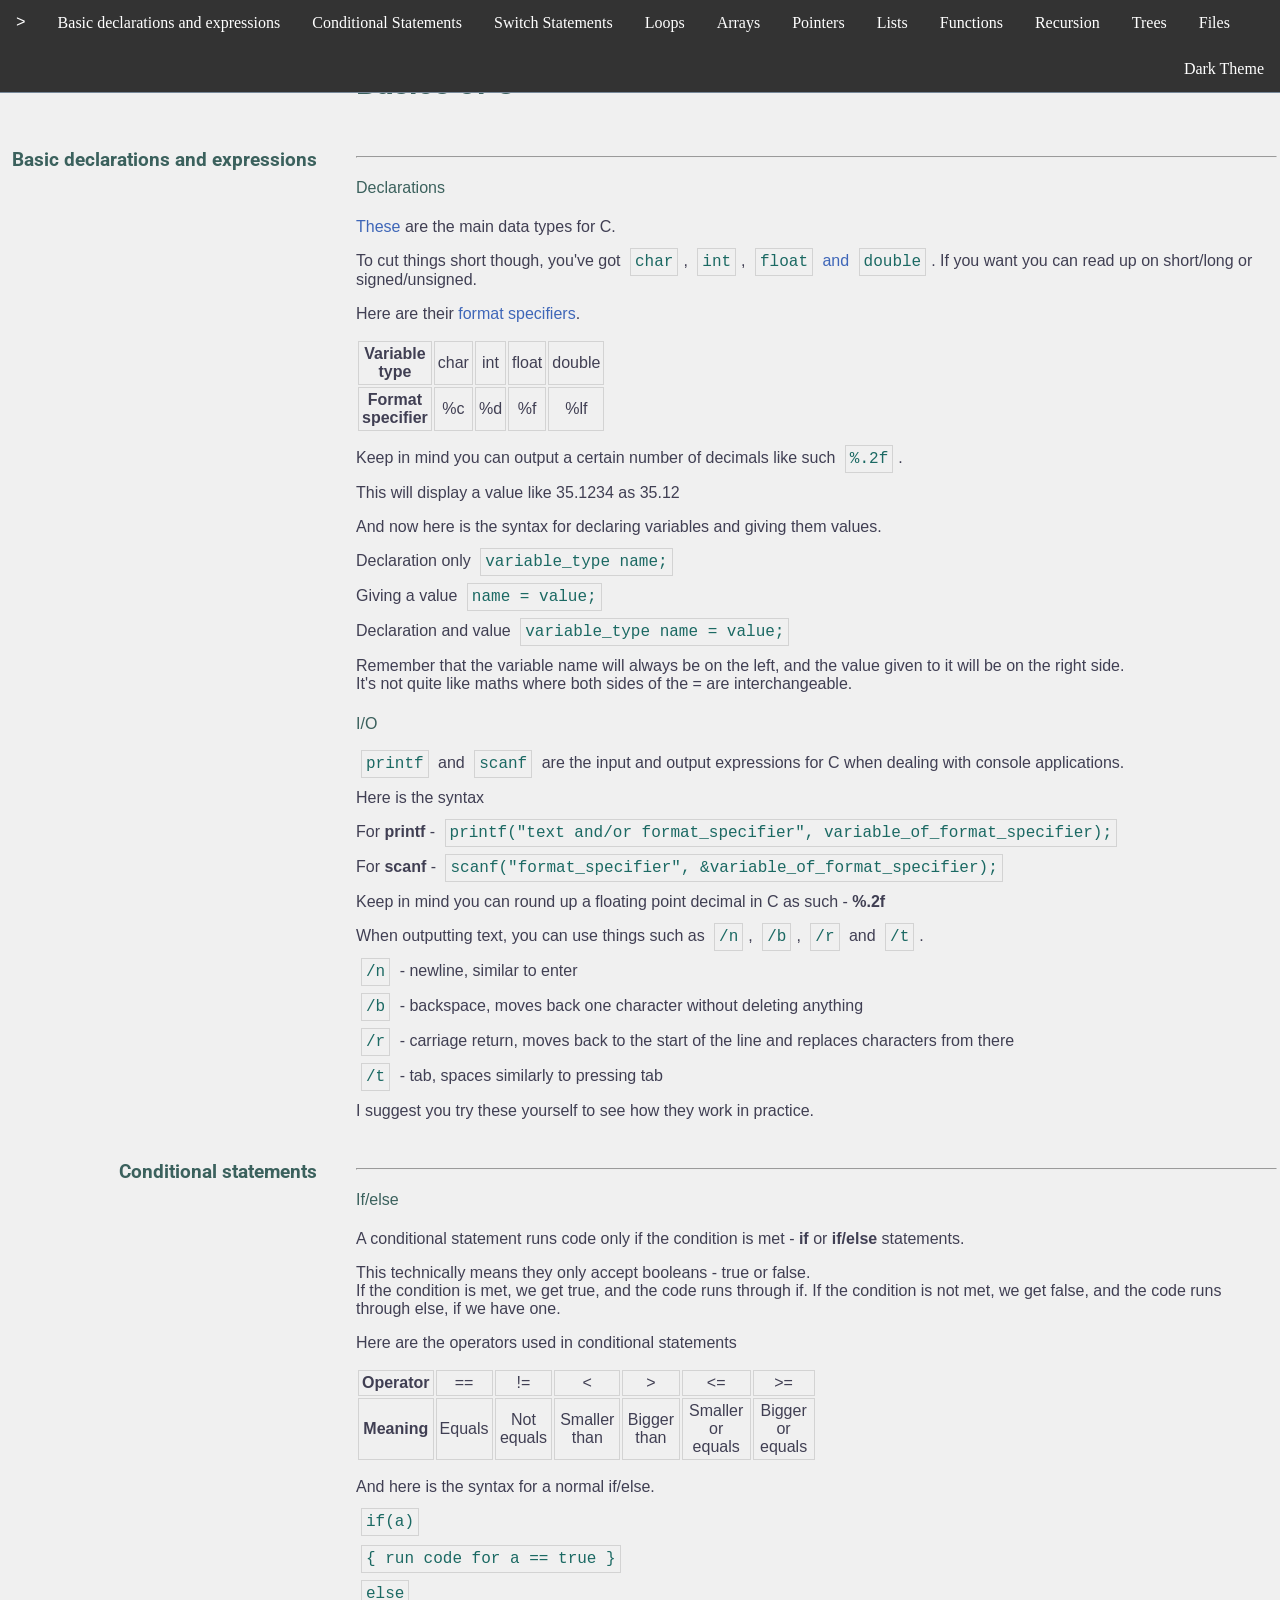
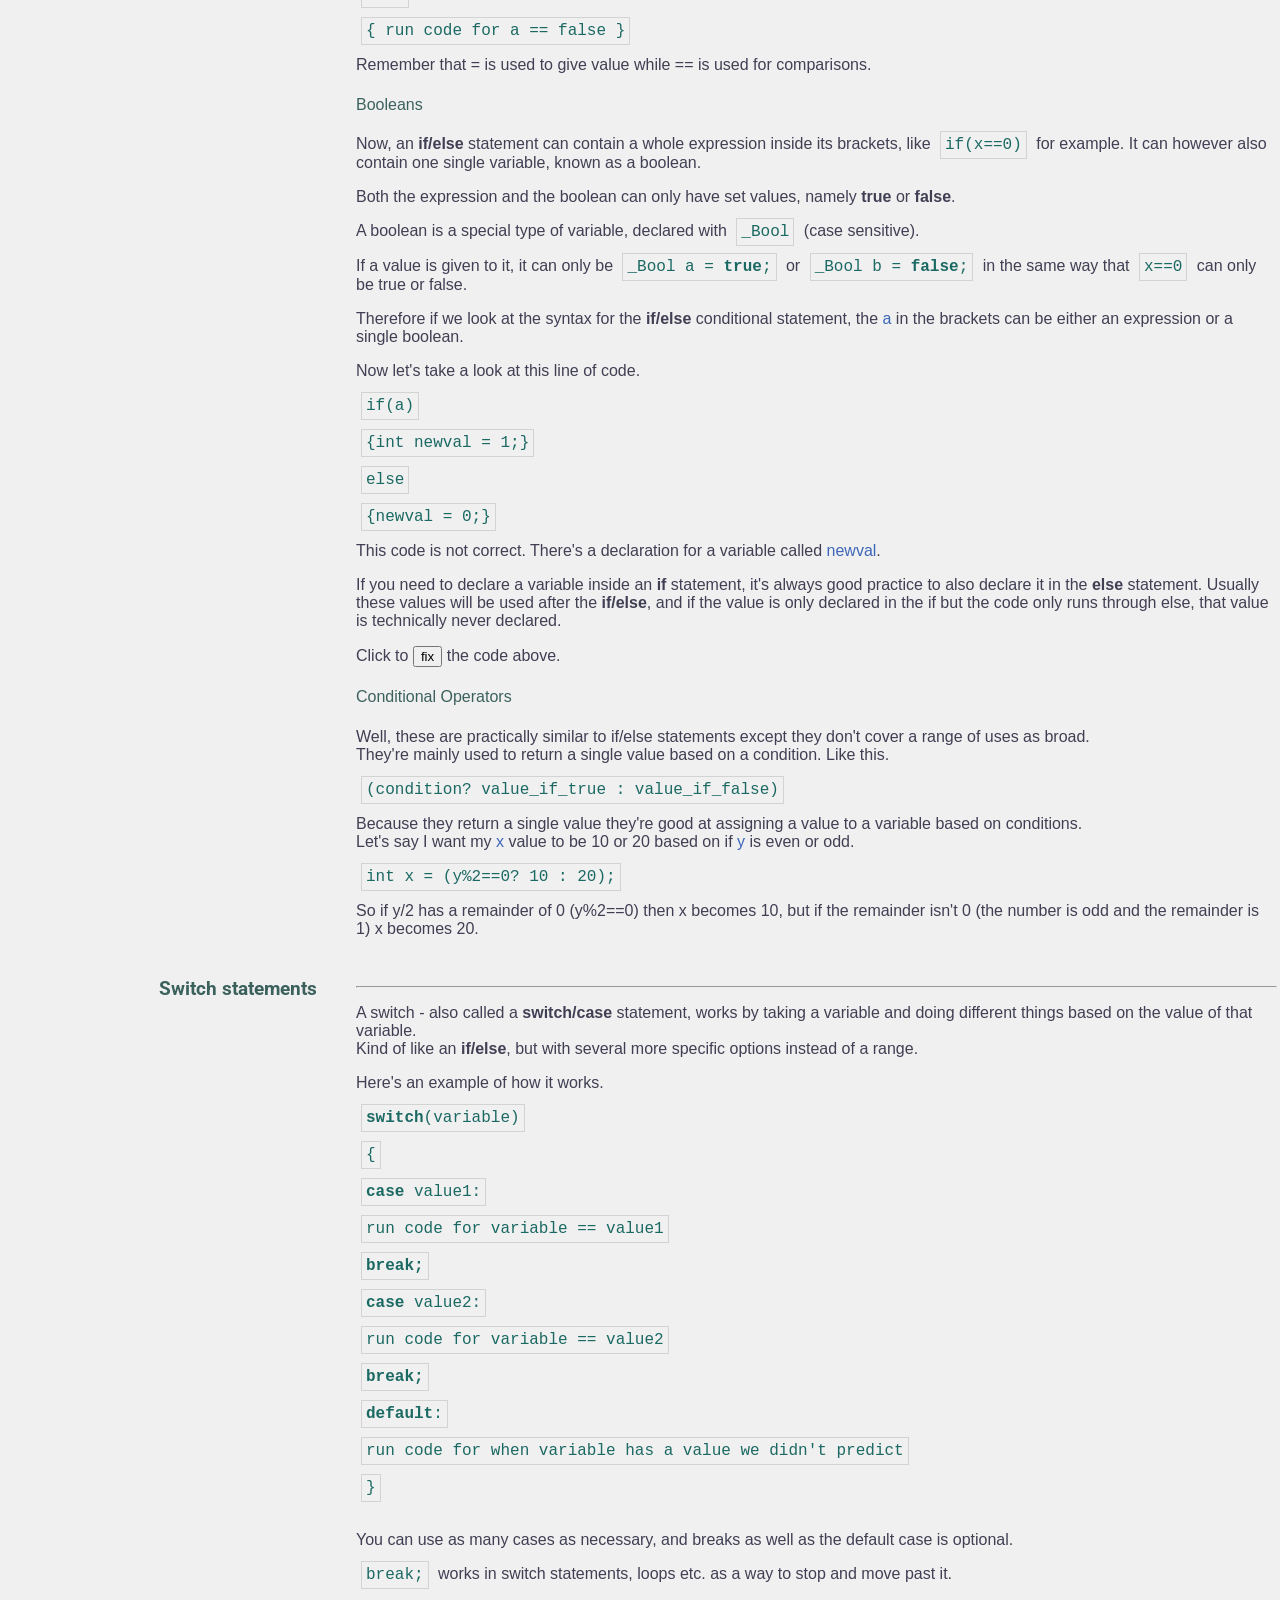
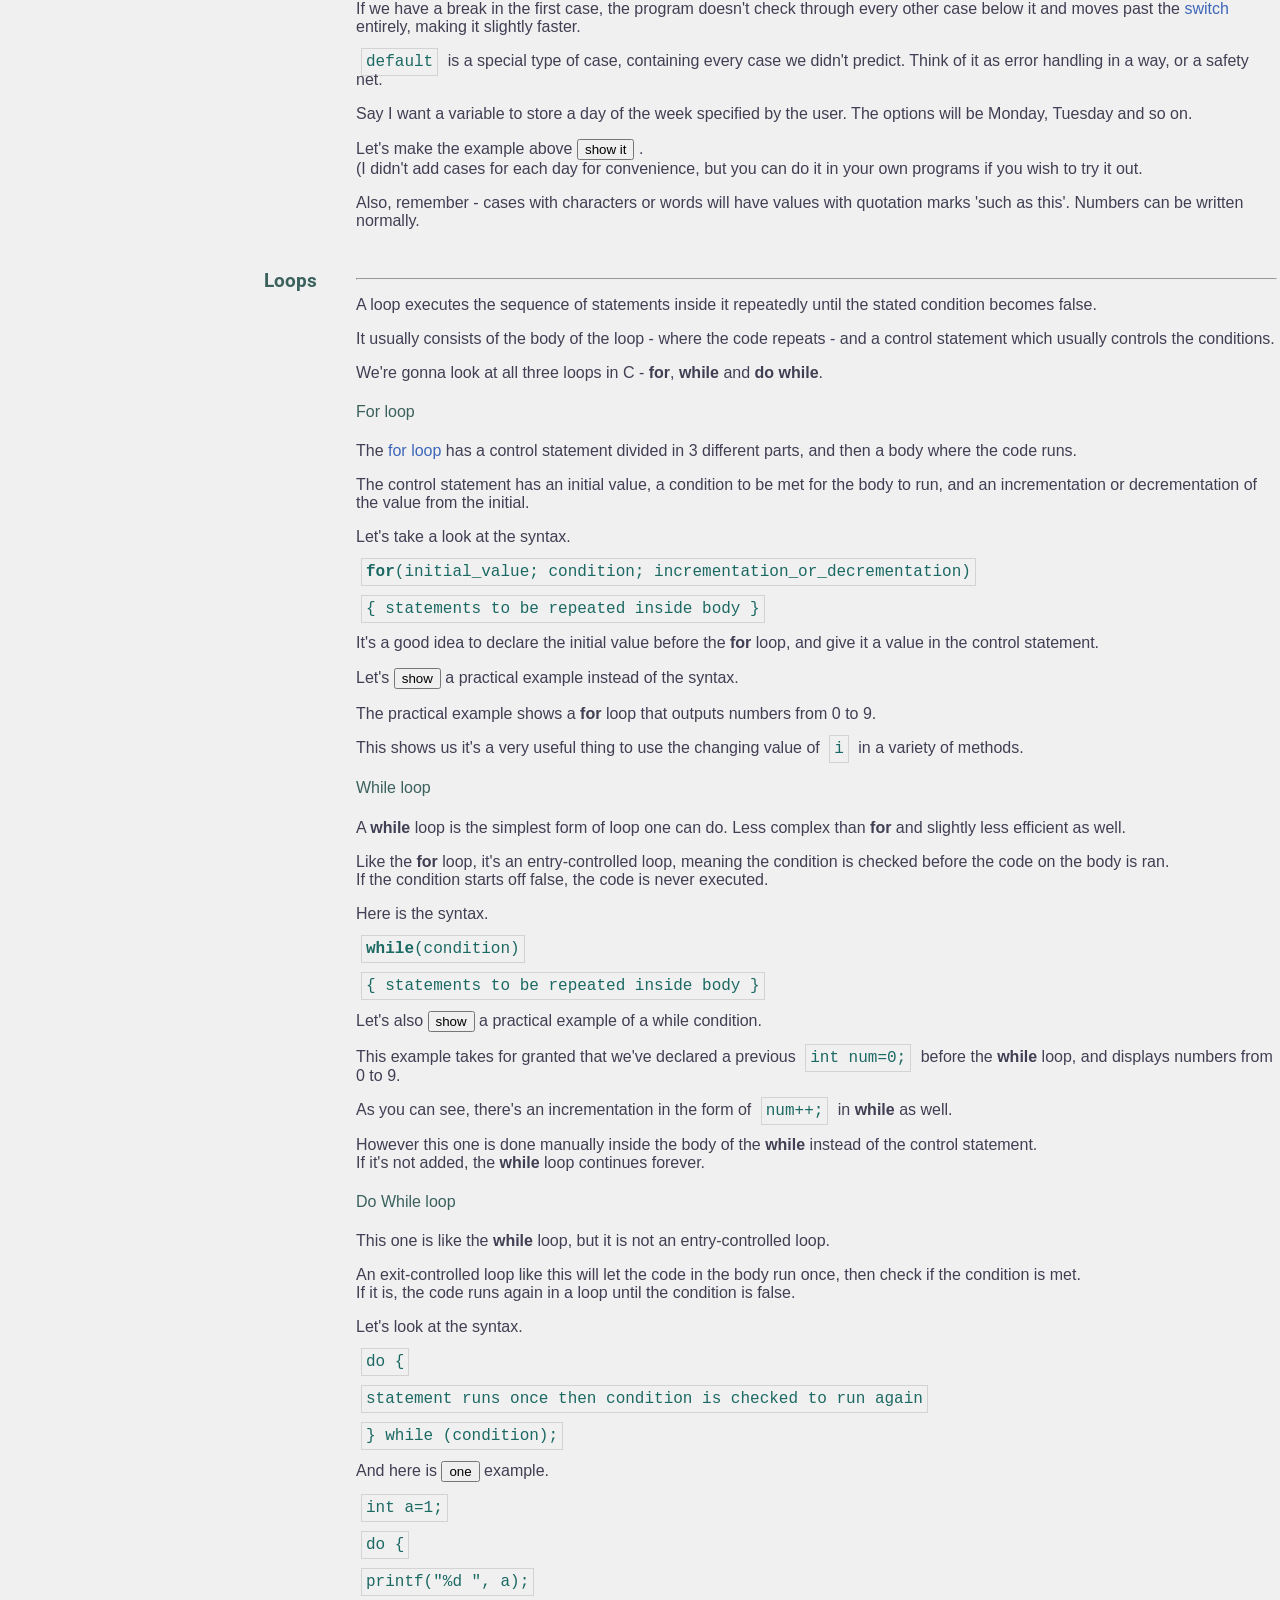
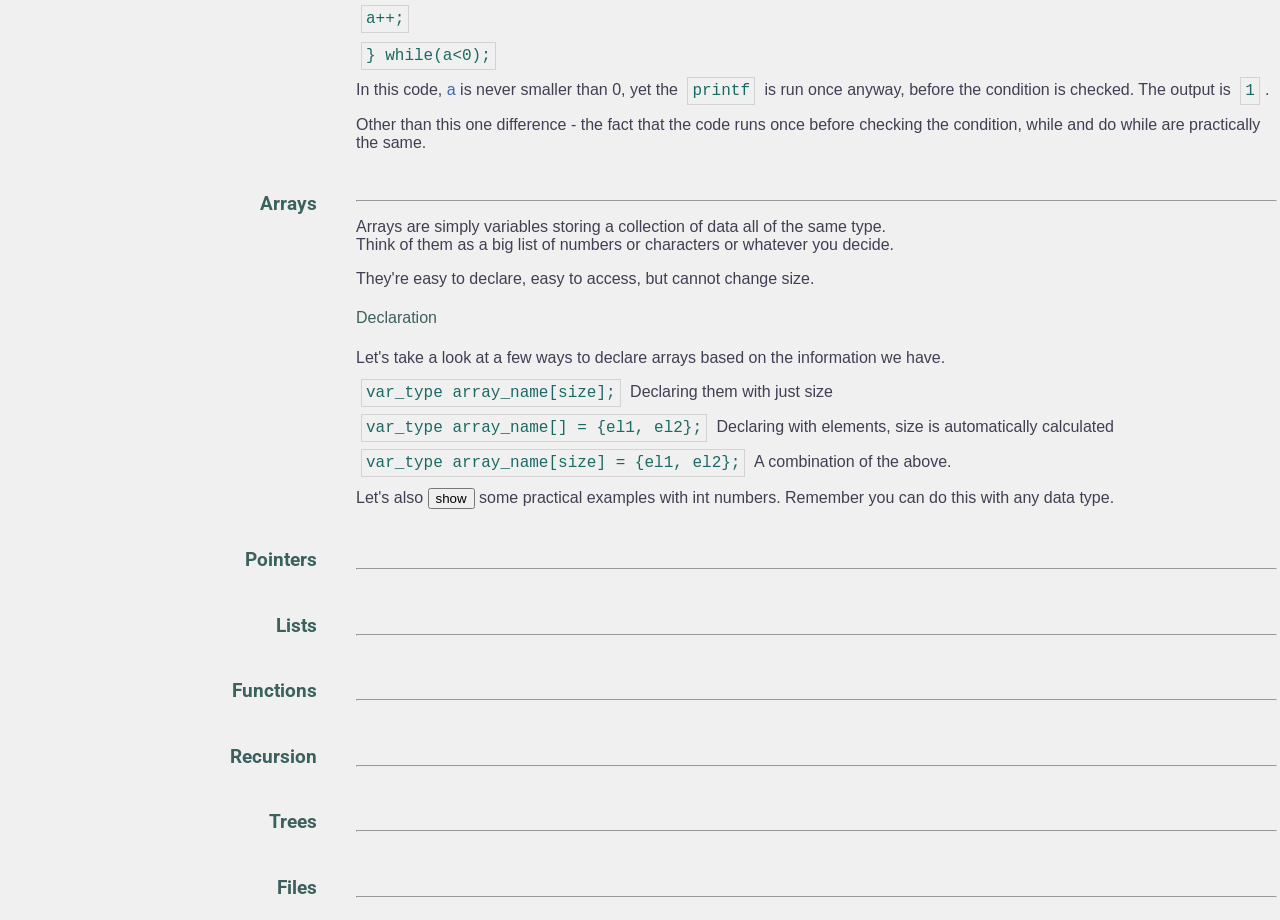
==== index.html @ 3d1e76bc "Arrays updated lesson update" ====
<!DOCTYPE html>
<!--suppress ES6ConvertVarToLetConst-->
<html lang="en">
<head>
    <meta charset="UTF-8">
    <meta name="viewport" content="width=device-width, initial-scale=1.0">
    <meta name="description" content="All basic C concepts I could think up">
    <meta name="author" content="ted">
    <title>Wal's C lessons</title>
    <link rel="stylesheet" type="text/css" href="lightTheme.css" id="theme1">
    <link rel="stylesheet alternate" type="text/css" href="darkTheme.css" id="theme2">
    <link rel="stylesheet" href="https://fonts.googleapis.com/css2?family=Roboto">
    <link rel="shortcut icon" href="favicon.ico?" type="image/x-icon"/>
    <script>
        function remove() {
            var rm = document.getElementsByClassName("removable");
            for (var i = rm.length - 1; i >= 0; i--) {
                rm[i].remove();
            }
        }

        function appendBr(id) {
            var whilebr = document.createElement("br");
            whilebr.className = "removable";
            document.getElementById(id).appendChild(whilebr.cloneNode(true));
        }

        function appendWr(id, innertext) {
            var wrap = document.createElement("span");
            wrap.className = "wrap";
            wrap.className += " removable";
            wrap.innerHTML = innertext;
            document.getElementById(id).appendChild(wrap);
        }

        var ch_ifElse = 0;

        function correctIfElse(choice) {
            if (choice === 0) {
                document.getElementById("ifelse3").innerHTML = "{<b>int</b> newval = 0;}";
                document.getElementById("ieButton").innerText = "break";
                ch_ifElse = 1;
            }
            if (choice === 1) {
                document.getElementById("ifelse3").innerHTML = saveIEdata;
                document.getElementById("ieButton").innerText = "fix";
                ch_ifElse = 0;
            }
        }

        var ch_swCase = 0;

        function correctSwitchCase(choice) {
            if (choice === 0) {
                document.getElementById("swc1").innerHTML = "<b>switch</b>(day)";
                document.getElementById("swc2").innerHTML = "<b>case</b> 'Monday':";
                document.getElementById("swc3").innerHTML = "<b>printf</b>('You chose Monday');";
                document.getElementById("swc4").innerHTML = "<b>case</b> 'Tuesday':";
                document.getElementById("swc5").innerHTML = "<b>printf</b>('You chose Tuesday');";
                document.getElementById("swc6").innerHTML = "<b>printf</b>('This isn't a valid day');";
                document.getElementById("swButton").innerText = "hide it";
                ch_swCase = 1;
            }
            if (choice === 1) {
                document.getElementById("swc1").innerHTML = saveSWdata1;
                document.getElementById("swc2").innerHTML = saveSWdata2;
                document.getElementById("swc3").innerHTML = saveSWdata3;
                document.getElementById("swc4").innerHTML = saveSWdata4;
                document.getElementById("swc5").innerHTML = saveSWdata5;
                document.getElementById("swc6").innerHTML = saveSWdata6;
                document.getElementById("swButton").innerText = "show it";
                ch_swCase = 0;
            }
        }

        var ch_for = 0;

        function correctFor(choice) {
            if (choice === 0) {
                document.getElementById("loopfor1").innerHTML = "<b>for</b>(i=0; i<10; i++)";
                document.getElementById("loopfor2").innerHTML = "{ <b>printf</b>('%d',i); }";
                document.getElementById("forButton").innerText = "hide";
                ch_for = 1;
            }
            if (choice === 1) {
                document.getElementById("loopfor1").innerHTML = saveFordata1;
                document.getElementById("loopfor2").innerHTML = saveFordata2;
                document.getElementById("forButton").innerText = "show";
                ch_for = 0;
            }

        }

        var ch_while = 0;

        function correctWhile(choice) {
            if (choice === 0) {
                var id = "while1";
                document.getElementById("loopwhile1").innerHTML = "<b>while</b>(num<10)";
                document.getElementById("loopwhile2").innerHTML = "{";
                appendBr("while1");
                appendBr("while1");
                var text = "<b>printf</b>('%d',num);";
                appendWr(id, text);
                appendBr("while1");
                appendBr("while1");
                text = "num++;";
                appendWr(id, text);
                appendBr("while1");
                appendBr("while1");
                text = "}";
                appendWr(id, text);
                document.getElementById("whileButton").innerText = "hide";
                ch_while = 1;
            }
            if (choice === 1) {
                remove();
                document.getElementById("loopwhile1").innerHTML = saveWHdata1;
                document.getElementById("loopwhile2").innerHTML = saveWHdata2;
                document.getElementById("whileButton").innerText = "show";
                ch_while = 0;
            }
        }

        var ch_doWhile = 0;

        function correctDoWhile(choice) {
            if (choice === 0) {
                document.getElementById("loopdw1").innerHTML = "} while(a<=10);";
                document.getElementById("loopdw2").innerHTML = "In this code, <a href=\"#dw1\">a</a>" +
                    " is smaller than 10, and <span class=\"wrap\">printf</span> is run 10 times, " +
                    "before the condition is checked. The output is <span class=\"wrap\">1 2 3 4 5 6 7 8 9 10</span>.";
                document.getElementById("doWhileButton").innerText = "another";
                ch_doWhile = 1;
            }
            if (choice === 1) {
                document.getElementById("loopdw1").innerHTML = saveDWhdata1;
                document.getElementById("loopdw2").innerHTML = saveDWhdata2;
                document.getElementById("doWhileButton").innerText = "one";
                ch_doWhile = 0;
            }
        }
        var ch_arr = 0;
        function correctArrDecl(choice) {
            var v1 = document.getElementById("arr1");
            var v2 = document.getElementById("arr2");
            var v3 = document.getElementById("arr3");
            if(choice===0)
            {
                v1.innerHTML = "int a[4];";
                v2.innerHTML = "int a[] = {14, 5, 6, 10}";
                v3.innerHTML = "int a[4] = {14, 5, 6, 10}";
                document.getElementById("arrButton1").innerText = "hide";
                ch_arr = 1;
            }
            if(choice===1)
            {
                v1.innerHTML = saveArrdata1;
                v2.innerHTML = saveArrdata2;
                v3.innerHTML = saveArrdata3;
                document.getElementById("arrButton1").innerText = "show";
                ch_arr = 0;
            }

        }

        var theme = 1;
        var pos;

        function switchTheme(n) {
            pos = document.documentElement.scrollTop || document.body.scrollTop;
            var light = document.getElementById("theme1");
            var dark = document.getElementById("theme2");
            var bt = document.getElementById("themeButton");
            if (n === 1) {
                dark.rel = "stylesheet";
                light.rel = "stylesheet alternate";
                bt.innerHTML = "Light Theme";
                theme = 0;
            } else {
                light.rel = "stylesheet";
                dark.rel = "stylesheet alternate";
                bt.innerHTML = "Dark Theme";
                theme = 1;
            }
        }

        function scrollTop() {
            window.scrollTo(0, 0);
        }
    </script>
</head>
<body>
<div class="navbar">
    <ul>
        <li><a href="#" onclick="scrollTop();" style="font-family: Consolas, monospace;">></a></li>
        <li><a href="#topic1">Basic declarations and expressions</a></li>
        <li><a href="#topic2">Conditional Statements</a></li>
        <li><a href="#topic3">Switch Statements</a></li>
        <li><a href="#topic4">Loops</a></li>
        <li><a href="#topic5">Arrays</a></li>
        <li><a href="#topic6">Pointers</a></li>
        <li><a href="#topic7">Lists</a></li>
        <li><a href="#topic8">Functions</a></li>
        <li><a href="#topic9">Recursion</a></li>
        <li><a href="#topic10">Trees</a></li>
        <li><a href="#topic11">Files</a></li>
        <li style="float: right"><a href="#" onclick="switchTheme(theme);" id="themeButton">Dark Theme</a></li>
    </ul>
</div>
<table class="contain">
    <tr>
        <th class="titles"></th>
        <td rowspan="20" style="width: auto; height: 100%">
        </td>
        <th class="info" id="topic1"><h1 class="header">Basics of C</h1></th>
    </tr>
    <tr>
        <td class="titles"><h3 class="header">Basic declarations and expressions</h3></td>
        <td class="info">
            <br>
            <hr>
            <h4 class="header2">Declarations</h4>
            <p><a href="https://en.wikipedia.org/wiki/C_data_types#Main_types">These</a> are the main data types for C.
            </p>
            <p>To cut things short though, you've got <span class="wrap">char</span>, <span class="wrap">int</span>,
                <a href="https://www.geeksforgeeks.org/difference-float-double-c-cpp/"><span class="wrap">float</span>
                    and <span class="wrap">double</span></a>.
                If you want you can read up on short/long or signed/unsigned.</p>
            <p>Here are their <a
                    href="https://codeforwin.org/2015/05/list-of-all-format-specifiers-in-c-programming.html">format
                specifiers</a>.</p>
            <table style="width: 25%">
                <tr>
                    <th class="tab">Variable type</th>
                    <td class="tab">char</td>
                    <td class="tab">int</td>
                    <td class="tab">float</td>
                    <td class="tab">double</td>
                </tr>
                <tr>
                    <th class="tab">Format specifier</th>
                    <td class="tab">%c</td>
                    <td class="tab">%d</td>
                    <td class="tab">%f</td>
                    <td class="tab">%lf</td>
                </tr>
            </table>
            <p>Keep in mind you can output a certain number of decimals like such <span class="wrap">%.2f</span>.</p>
            <p>This will display a value like 35.1234 as 35.12</p>
            <p>And now here is the syntax for declaring variables and giving them values.</p>
            <p>Declaration only <span class="wrap">variable_type name;</span></p>
            <p>Giving a value <span class="wrap">name = value;</span></p>
            <p>Declaration and value <span class="wrap">variable_type name = value;</span></p>
            <p>Remember that the variable name will always be on the left, and the value given to it will be on the
                right side.<br>
                It's not quite like maths where both sides of the = are interchangeable.</p>

            <h4 class="header2">I/O</h4>
            <p><span class="wrap">printf</span> and <span class="wrap">scanf</span> are the input and output expressions
                for C when dealing with console applications.</p>
            <p>Here is the syntax</p>
            <p>For <b>printf</b> - <span class="wrap">printf("text and/or format_specifier", variable_of_format_specifier);</span>
            </p>
            <p>For <b>scanf</b> - <span class="wrap">scanf("format_specifier", &variable_of_format_specifier);</span>
            </p>
            <p>Keep in mind you can round up a floating point decimal in C as such - <b>%.2f</b></p>
            <p>When outputting text, you can use things such as <span class="wrap">/n</span>, <span
                    class="wrap">/b</span>,
                <span class="wrap">/r</span> and <span class="wrap">/t</span>.</p>
            <p><span class="wrap">/n</span> - newline, similar to enter</p>
            <p><span class="wrap">/b</span> - backspace, moves back one character without deleting anything</p>
            <p><span class="wrap">/r</span> - carriage return, moves back to the start of the line and replaces
                characters from there</p>
            <p><span class="wrap">/t</span> - tab, spaces similarly to pressing tab</p>
            <p>I suggest you try these yourself to see how they work in practice.</p>
            <div id="topic2"></div>
        </td>
    </tr>

    <tr>
        <td class="titles"><h3 class="header">Conditional statements</h3></td>
        <td class="info">
            <br>
            <hr>
            <h4 class="header2">If/else</h4>
            <p>A conditional statement runs code only if the condition is met - <b>if</b> or <b>if/else</b> statements.
            </p>
            <p>This technically means they only accept booleans - true or false.<br>If the condition is met, we get
                true, and the code runs through if.
                If the condition is not met, we get false, and the code runs through else, if we have one.</p>
            <p>Here are the operators used in conditional statements</p>
            <table style="width: 50%">
                <tr>
                    <th class="tab">Operator</th>
                    <td class="tab">==</td>
                    <td class="tab">!=</td>
                    <td class="tab"><</td>
                    <td class="tab">></td>
                    <td class="tab"><=</td>
                    <td class="tab">>=</td>
                </tr>
                <tr>
                    <th class="tab">Meaning</th>
                    <td class="tab">Equals</td>
                    <td class="tab">Not equals</td>
                    <td class="tab">Smaller than</td>
                    <td class="tab">Bigger than</td>
                    <td class="tab">Smaller or equals</td>
                    <td class="tab">Bigger or equals</td>
                </tr>
            </table>
            <p>And here is the syntax for a normal if/else.</p>
            <p id="ifelse1"><span class="wrap">if(a)</span><br><br><span class="wrap">{ run code for a == true }</span>
            </p>
            <p><span class="wrap">else</span><br><br><span class="wrap">{ run code for a == false }</span></p>
            <p>Remember that = is used to give value while == is used for comparisons.</p>
            <h4 class="header2">Booleans</h4>
            <p>Now, an <b>if/else</b> statement can contain a whole expression inside its brackets, like <span
                    class="wrap">if(x==0)</span> for example.
                It can however also contain one single variable, known as a boolean.</p>
            <p>Both the expression and the boolean can only have set values,
                namely <b>true</b> or <b>false</b>.</p>
            <p>A boolean is a special type of variable, declared with <span class="wrap">_Bool</span> (case sensitive).
            </p>
            <p>If a value is given to it, it can only be <span class="wrap">_Bool a = <b>true</b>;</span>
                or <span class="wrap">_Bool b = <b>false</b>;</span> in the same way that <span class="wrap">x==0</span>
                can only be true or false.</p>
            <p>Therefore if we look at the syntax for the <b>if/else</b> conditional statement, the <a
                    href="#ifelse1">a</a>
                in the brackets can be either an expression or a single boolean.</p>
            <p>Now let's take a look at this line of code.</p>
            <p><span class="wrap">if(a)</span><br><br><span class="wrap" id="ifelse2">{int newval = 1;}</span><br><br>
                <span class="wrap">else</span><br><br><span class="wrap" id="ifelse3">{newval = 0;}</span></p>
            <p>This code is not correct. There's a declaration for a variable called <a
                    href="#ifelse2">newval</a>.</p>
            <p>If you need to declare a variable inside an <b>if</b> statement, it's always good practice to also
                declare it in the <b>else</b> statement.
                Usually these values will be used after the <b>if/else</b>, and if the value is only declared in the if
                but the code only runs through else,
                that value is technically never declared.</p>
            <p>Click to
                <button onclick="correctIfElse(ch_ifElse)" id="ieButton">fix</button>
                the code above.
            </p>
            <h4 class="header2">Conditional Operators</h4>
            <p>Well, these are practically similar to if/else statements except they don't cover a range of uses as
                broad.<br>
                They're mainly used to return a single value based on a condition. Like this.</p>
            <p><span class="wrap">(condition? value_if_true : value_if_false)</span></p>
            <p>Because they return a single value they're good at assigning a value to a variable based on
                conditions.<br>
                Let's say I want my <a href="#ifelse4">x</a> value to be 10 or 20 based on if <a href="#ifelse4">y</a>
                is even or odd.</p>
            <p><span class="wrap" id="ifelse4">int x = (y%2==0? 10 : 20);</span></p>
            <p>So if y/2 has a remainder of 0 (y%2==0) then x becomes 10, but if the remainder isn't 0 (the number is
                odd and the remainder is 1) x becomes 20.</p>
            <script>
                var saveIEdata = document.getElementById("ifelse3").innerHTML;
            </script>
            <div id="topic3"></div>
        </td>
    </tr>

    <tr>
        <td class="titles"><h3 class="header">Switch statements</h3></td>
        <td class="info">
            <br>
            <hr>
            <p>A switch - also called a <b>switch/case</b> statement, works by taking a variable and doing different
                things based on the value of that variable.<br>
                Kind of like an <b>if/else</b>, but with several more specific options instead of a range.</p>
            <p>Here's an example of how it works.</p>
            <p><span class="wrap" id="swc1"><b>switch</b>(variable)</span><br><br>
                <span class="wrap">{</span><br><br>
                <span class="wrap" id="swc2"><b>case</b> value1:</span><br><br>
                <span class="wrap" id="swc3">run code for variable == value1</span><br><br>
                <span class="wrap"><b>break;</b></span><br><br>
                <span class="wrap" id="swc4"><b>case</b> value2:</span><br><br>
                <span class="wrap" id="swc5">run code for variable == value2</span><br><br>
                <span class="wrap"><b>break;</b></span><br><br>
                <span class="wrap"><b>default</b>:</span><br><br>
                <span class="wrap" id="swc6">run code for when variable has a value we didn't predict</span><br><br>
                <span class="wrap">}</span><br><br></p>
            <p>You can use as many cases as necessary, and breaks as well as the default case is optional.</p>
            <p><span class="wrap">break;</span> works in switch statements, loops etc. as a way to stop and move past
                it.</p>
            <p>If we have a break in the first case, the program doesn't check through every other case below it and
                moves past the <a href="https://www.programiz.com/c-programming/c-switch-case-statement">switch</a>
                entirely,
                making it slightly faster.</p>
            <p><span class="wrap">default</span> is a special type of case, containing every case we didn't predict.
                Think of it as error handling in a way, or a safety net.</p>
            <p>Say I want a variable to store a day of the week specified by the user. The options will be Monday,
                Tuesday and so on.</p>
            <p>Let's make the example above
                <button onclick="correctSwitchCase(ch_swCase)" id="swButton">show it</button>
                .<br>
                (I didn't add cases for each day for convenience, but you can do it in your own programs if you wish to
                try it out.
            </p>
            <p>Also, remember - cases with characters or words will have values with quotation marks 'such as this'.
                Numbers can be written normally.</p>
            <script>
                var saveSWdata1 = document.getElementById("swc1").innerHTML;
                var saveSWdata2 = document.getElementById("swc2").innerHTML;
                var saveSWdata3 = document.getElementById("swc3").innerHTML;
                var saveSWdata4 = document.getElementById("swc4").innerHTML;
                var saveSWdata5 = document.getElementById("swc5").innerHTML;
                var saveSWdata6 = document.getElementById("swc6").innerHTML;
            </script>
            <div id="topic4"></div>
        </td>
    </tr>

    <tr>
        <td class="titles"><h3 class="header">Loops</h3></td>
        <td class="info">
            <br>
            <hr>
            <p>A loop executes the sequence of statements inside it repeatedly until the stated condition becomes
                false.</p>
            <p>It usually consists of the body of the loop - where the code repeats - and a control statement which
                usually controls the conditions.</p>
            <p>We're gonna look at all three loops in C - <b>for</b>, <b>while</b> and <b>do while</b>.</p>
            <h4 class="header2">For loop</h4>
            <p>The <a href="https://www.w3resource.com/c-programming/c-for-loop.php">for loop</a> has a control
                statement divided in 3 different parts, and then a body where the code
                runs.</p>
            <p>The control statement has an initial value, a condition to be met for the body to run, and an
                incrementation or decrementation of the value
                from the initial.</p>
            <p>Let's take a look at the syntax.</p>
            <p><span class="wrap"
                     id="loopfor1"><b>for</b>(initial_value; condition; incrementation_or_decrementation)</span><br><br>
                <span class="wrap" id="loopfor2">{ statements to be repeated inside body }</span></p>
            <p>It's a good idea to declare the initial value before the <b>for</b> loop, and give it a value in the
                control statement.</p>
            <p>Let's
                <button onclick="correctFor(ch_for)" id="forButton">show</button>
                a practical example instead of the syntax.
            </p>
            <p>The practical example shows a <b>for</b> loop that outputs numbers from 0 to 9.</p>
            <p>This shows us it's a very useful thing to use the changing value of <span class="wrap">i</span> in a
                variety of methods.</p>
            <script>
                var saveFordata1 = document.getElementById("loopfor1").innerHTML;
                var saveFordata2 = document.getElementById("loopfor2").innerHTML;
            </script>
            <h4 class="header2">While loop</h4>
            <p>A <b>while</b> loop is the simplest form of loop one can do. Less complex than <b>for</b> and slightly
                less efficient as well.</p>
            <p>Like the <b>for</b> loop, it's an entry-controlled loop, meaning the condition is checked before the code
                on the body is ran.<br>
                If the condition starts off false, the code is never executed.</p>
            <p>Here is the syntax.</p>
            <p id="while1"><span class="wrap" id="loopwhile1"><b>while</b>(condition)</span><br><br>
                <span class="wrap" id="loopwhile2">{ statements to be repeated inside body }</span></p>
            <p>Let's also
                <button onclick="correctWhile(ch_while)" id="whileButton">show</button>
                a practical example of a while condition.
            </p>
            <p>This example takes for granted that we've declared a previous <span class="wrap">int num=0;</span> before
                the <b>while</b> loop,
                and displays numbers from 0 to 9.</p>
            <p>As you can see, there's an incrementation in the form of <span class="wrap">num++;</span> in <b>while</b>
                as well.</p>
            <p>However this one is done manually inside the body of the <b>while</b> instead of the control
                statement.<br>
                If it's not added, the <b>while</b> loop continues forever.</p>
            <script>
                var saveWHdata1 = document.getElementById("loopwhile1").innerHTML;
                var saveWHdata2 = document.getElementById("loopwhile2").innerHTML;
            </script>
            <h4 class="header2">Do While loop</h4>
            <p>This one is like the <b>while</b> loop, but it is not an entry-controlled loop.</p>
            <p>An exit-controlled loop like this will let the code in the body run once, then check if the condition is
                met.<br>
                If it is, the code runs again in a loop until the condition is false.</p>
            <p>Let's look at the syntax.</p>
            <p><span class="wrap">do {</span><br><br>
                <span class="wrap">statement runs once then condition is checked to run again</span><br><br>
                <span class="wrap">} while (condition);</span></p>
            <p>And here is
                <button onclick="correctDoWhile(ch_doWhile);" id="doWhileButton">one</button>
                example.
            </p>
            <p><span class="wrap" id="dw1">int a=1;</span><br><br>
                <span class="wrap">do {</span><br><br>
                <span class="wrap">printf("%d ", a);</span><br><br>
                <span class="wrap">a++;</span><br><br>
                <span class="wrap" id="loopdw1">} while(a<0);</span></p>
            <p id="loopdw2">In this code, <a href="#dw1">a</a> is never smaller than 0, yet the <span
                    class="wrap">printf</span> is run
                once anyway, before the condition is checked. The output is <span class="wrap">1</span>.</p>
            <p>Other than this one difference - the fact that the code runs once before checking the condition, while
                and do while are practically the same.</p>
            <script>
                var saveDWhdata1 = document.getElementById("loopdw1").innerHTML;
                var saveDWhdata2 = document.getElementById("loopdw2").innerHTML;
            </script>
            <div id="topic5"></div>
        </td>
    </tr>

    <tr>
        <td class="titles"><h3 class="header">Arrays</h3></td>
        <td class="info">
            <br>
            <hr>
            <p>Arrays are simply variables storing a collection of data all of the same type.<br>
                Think of them as a big list of numbers or characters or whatever you decide.</p>
            <p>They're easy to declare, easy to access, but cannot change size.</p>
            <h4 class="header2">Declaration</h4>
            <p>Let's take a look at a few ways to declare arrays based on the information we have.</p>
            <p><span class="wrap" id="arr1">var_type array_name[size];</span> Declaring them with just size</p>
            <p><span class="wrap" id="arr2">var_type array_name[] = {el1, el2};</span> Declaring with elements, size is
                automatically calculated</p>
            <p><span class="wrap" id="arr3">var_type array_name[size] = {el1, el2};</span> A combination of the above.</p>
            <p>Let's also
                <button id="arrButton1" onclick="correctArrDecl(ch_arr)">show</button>
                some practical examples with int numbers. Remember you can do this with any data type.
            </p>
            <script>
                var saveArrdata1 = document.getElementById("arr1").innerHTML;
                var saveArrdata2 = document.getElementById("arr2").innerHTML;
                var saveArrdata3 = document.getElementById("arr3").innerHTML;
            </script>

            <div id="topic6"></div>
        </td>
    </tr>

    <tr>
        <td class="titles"><h3 class="header">Pointers</h3></td>
        <td class="info">
            <br>
            <hr>

            <div id="topic7"></div>
        </td>
    </tr>

    <tr>
        <td class="titles"><h3 class="header">Lists</h3></td>
        <td class="info">
            <br>
            <hr>

            <div id="topic8"></div>
        </td>
    </tr>

    <tr>
        <td class="titles"><h3 class="header">Functions</h3></td>
        <td class="info">
            <br>
            <hr>

            <div id="topic9"></div>
        </td>
    </tr>

    <tr>
        <td class="titles"><h3 class="header">Recursion</h3></td>
        <td class="info">
            <br>
            <hr>

            <div id="topic10"></div>
        </td>
    </tr>

    <tr>
        <td class="titles"><h3 class="header">Trees</h3></td>
        <td class="info">
            <br>
            <hr>

            <div id="topic11"></div>
        </td>
    </tr>

    <tr>
        <td class="titles"><h3 class="header">Files</h3></td>
        <td class="info">
            <br>
            <hr>

        </td>
    </tr>

</table>
</body>
</html>
---- lightTheme.css ----
/*noinspection CssRedundantUnit,CssUnknownTarget*/
@media screen and (max-width: 481px) {
    .wrap {
        border: none;
    }
}

html {
    scroll-behavior: smooth;
}

body {
    background: #F0F0F0;
    color: #403f53;
    transition: background .5s;
    margin: 0px;
}

a {
    color: #3e66b8;
}

a:link {
    text-decoration: none;
}

a:visited {
    text-decoration: none;
}

a:hover {
    text-decoration: none;
}

a:active {
    text-decoration: none;
}

ul {
    list-style-type: none;
    margin: 0;
    padding: 0;
    overflow: hidden;
    background-color: #333;
}

li {
    float: left;
}

li a {
    display: block;
    color: white;
    text-align: center;
    padding: 14px 16px;
    text-decoration: none;
    width: fit-content;

}

li a:hover {
    /*background-color: #444267;*/
    background-color: #111;
}

table.contain {
    font-family: arial, sans-serif;
    border-collapse: collapse;
    width: 100%;
    alignment: left;
    margin-top: 40px;
}

.wrap {
    padding: 4px;
    display: inline;
    font-family: Consolas, monospace;
    border-collapse: collapse;
    border: 1px solid lightgray;
    text-align: center;
    margin: 5px;
    color: #1b6963;
}

td.tab, th.tab {
    font-family: arial, sans-serif;
    border-collapse: collapse;
    border: 1px solid lightgray;
    text-align: center;
}

td, th {
    /*border: 1px solid #dddddd;*/
    text-align: left;
    padding: 3px;
}

.titles {
    width: 25%;
    text-align: right;
    vertical-align: top;
}

.info {
    padding-left: 30px;
    text-align: left;
    /*vertical-align: top;*/
}

.header {
    font-weight: bold;
    font-family: 'Roboto', serif;
}

.header2 {
    font-weight: normal;
}

.header, .header2 {
    color: #3b615d;
}

hr {
    color: #0099ff;
    vertical-align: center;
}

.navbar {
    overflow: hidden;
    position: fixed;
    top: 0;
    width: 100%;
    background-color: white;
    border-bottom: 1px solid lightslategray;
    height: auto;
}

::-webkit-scrollbar {
    width: 10px;
}

::-webkit-scrollbar-track {
    background-color: inherit;
}

::-webkit-scrollbar-thumb {
    background: #888;
}

::-webkit-scrollbar-thumb:hover {
    background: #555;
}
---- darkTheme.css ----
/*noinspection CssRedundantUnit,CssUnknownTarget*/
@media screen and (max-device-width: 481px) {
    .wrap {
        border: none;
    }
}

html {
    scroll-behavior: smooth;
}

body {
    background-color: #292D3E;
    color: #A6ACCD;
    transition: background .5s;
    margin: 0px;
}

button {
    background-color: #2E3C43;
    color: #FFFFFF;
    border-radius: 4px;
    border: 1px solid #515772;
    text-align: center;
    text-decoration: none;
    outline: none;
}

.header {
    font-weight: bold;
    font-family: 'Roboto', serif;
}

.header2 {
    font-weight: normal;
}

.header, .header2 {
    color: #9e7b9b;
}

a {
    color: #f07178;
}

a:link {
    text-decoration: none;
}

a:visited {
    text-decoration: none;
}

a:hover {
    text-decoration: none;
}

a:active {
    text-decoration: none;
}

.wrap {
    color: #ff9d80;
    padding: 4px;
    display: inline;
    font-family: Consolas, monospace;
    border-collapse: collapse;
    border: 1px solid #515772;
    text-align: center;
    margin: 5px;
}

hr {
    border: 1px solid #515772;
    vertical-align: center;
}

.info {
    padding-left: 30px;
    text-align: left;
}

.titles {
    width: 25%;
    text-align: right;
    vertical-align: top;
}

table.contain {
    font-family: arial, sans-serif;
    border-collapse: collapse;
    width: 100%;
    alignment: left;
    margin-top: 40px;
}

td, th {
    text-align: left;
    padding: 3px;
}

td.tab, th.tab {
    font-family: arial, sans-serif;
    border-collapse: collapse;
    border: 1px solid #515772;
    text-align: center;
}

ul {
    list-style-type: none;
    margin: 0;
    padding: 0;
    overflow: hidden;
    /*background-color: #333;*/
}

li {
    float: left;
}

li a {
    display: block;
    /*color: #A6ACCD;*/
    text-align: center;
    padding: 14px 16px;
    text-decoration: none;
    width: fit-content;
}

li a:hover {
    background-color: #444267;
    /*background-color: #111;*/
}

.navbar {
    overflow: hidden;
    position: fixed;
    top: 0;
    width: 100%;
    background-color: #292D3E;
    border-bottom: 1px solid #515772;
}

::-webkit-scrollbar {
    width: 10px;
}

::-webkit-scrollbar-track {
    background-color: inherit;
}

::-webkit-scrollbar-thumb {
    background: #888;
}

::-webkit-scrollbar-thumb:hover {
    background: #555;
}
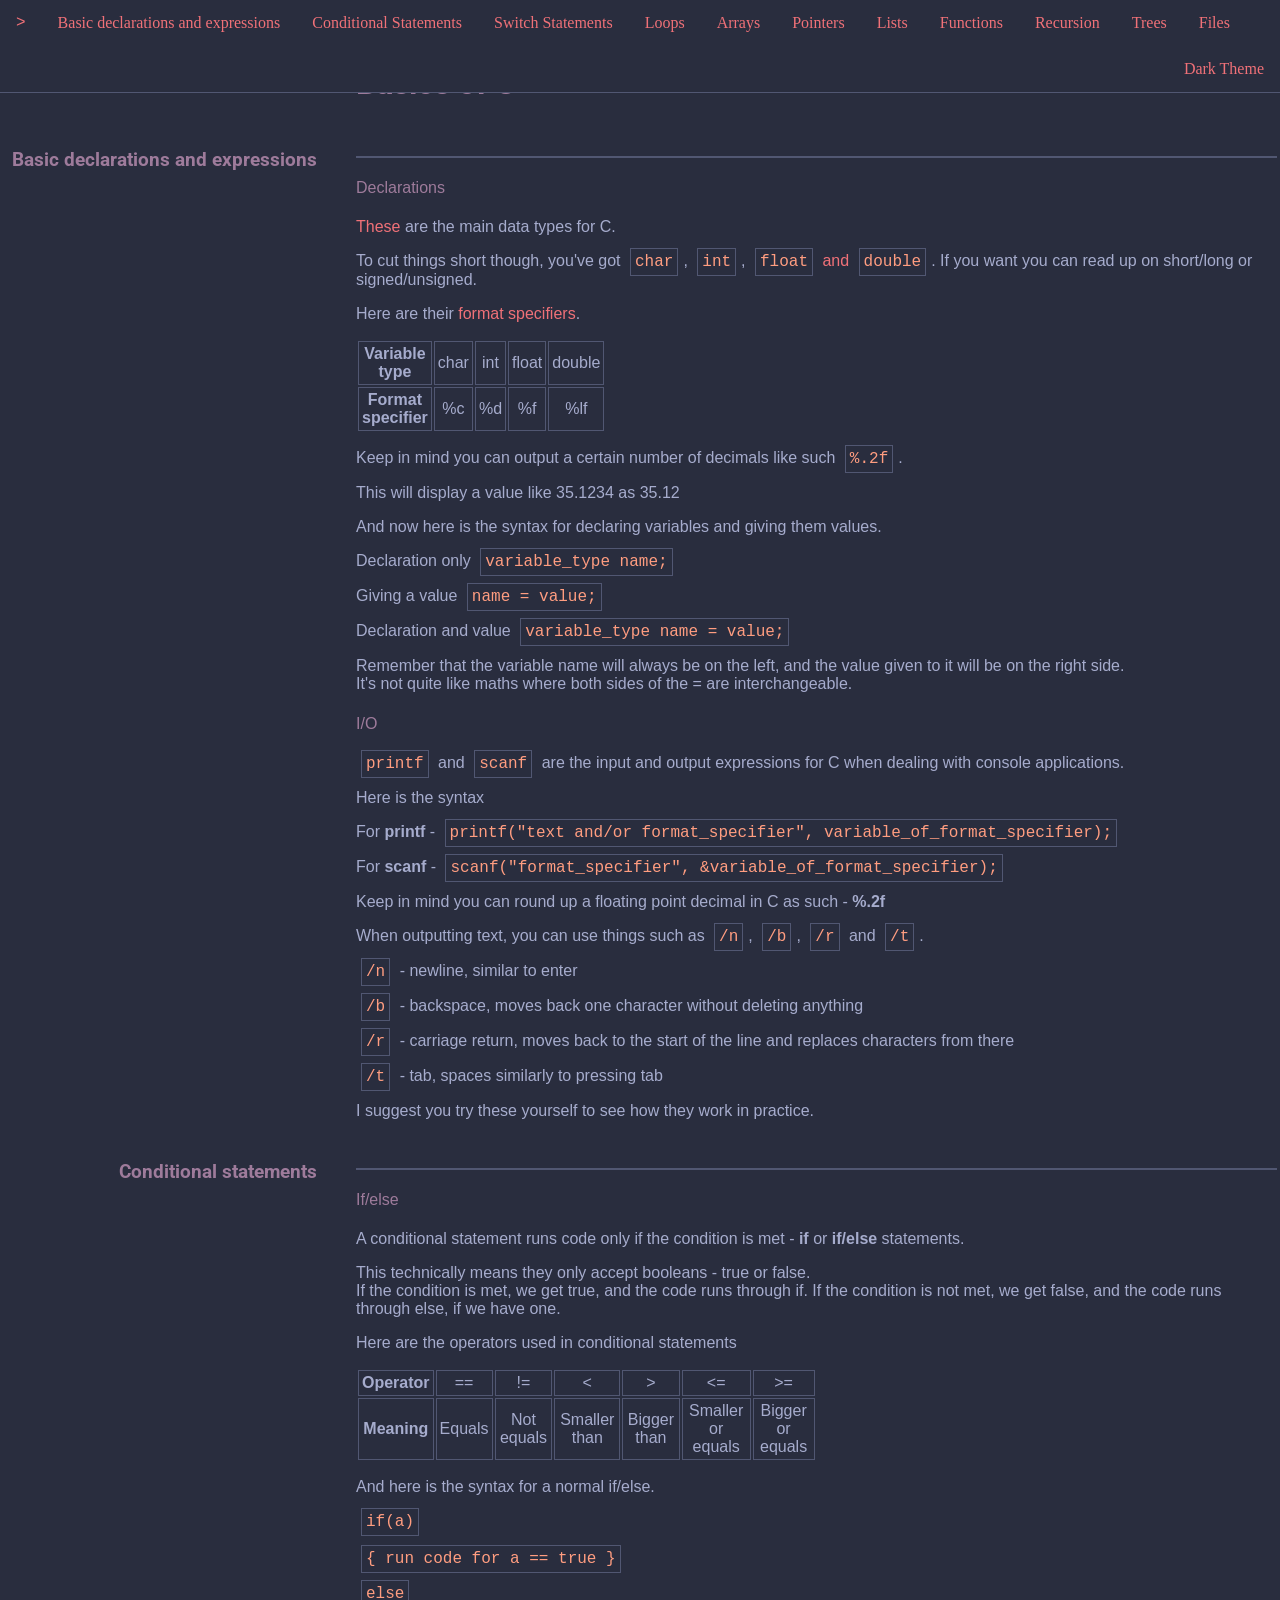
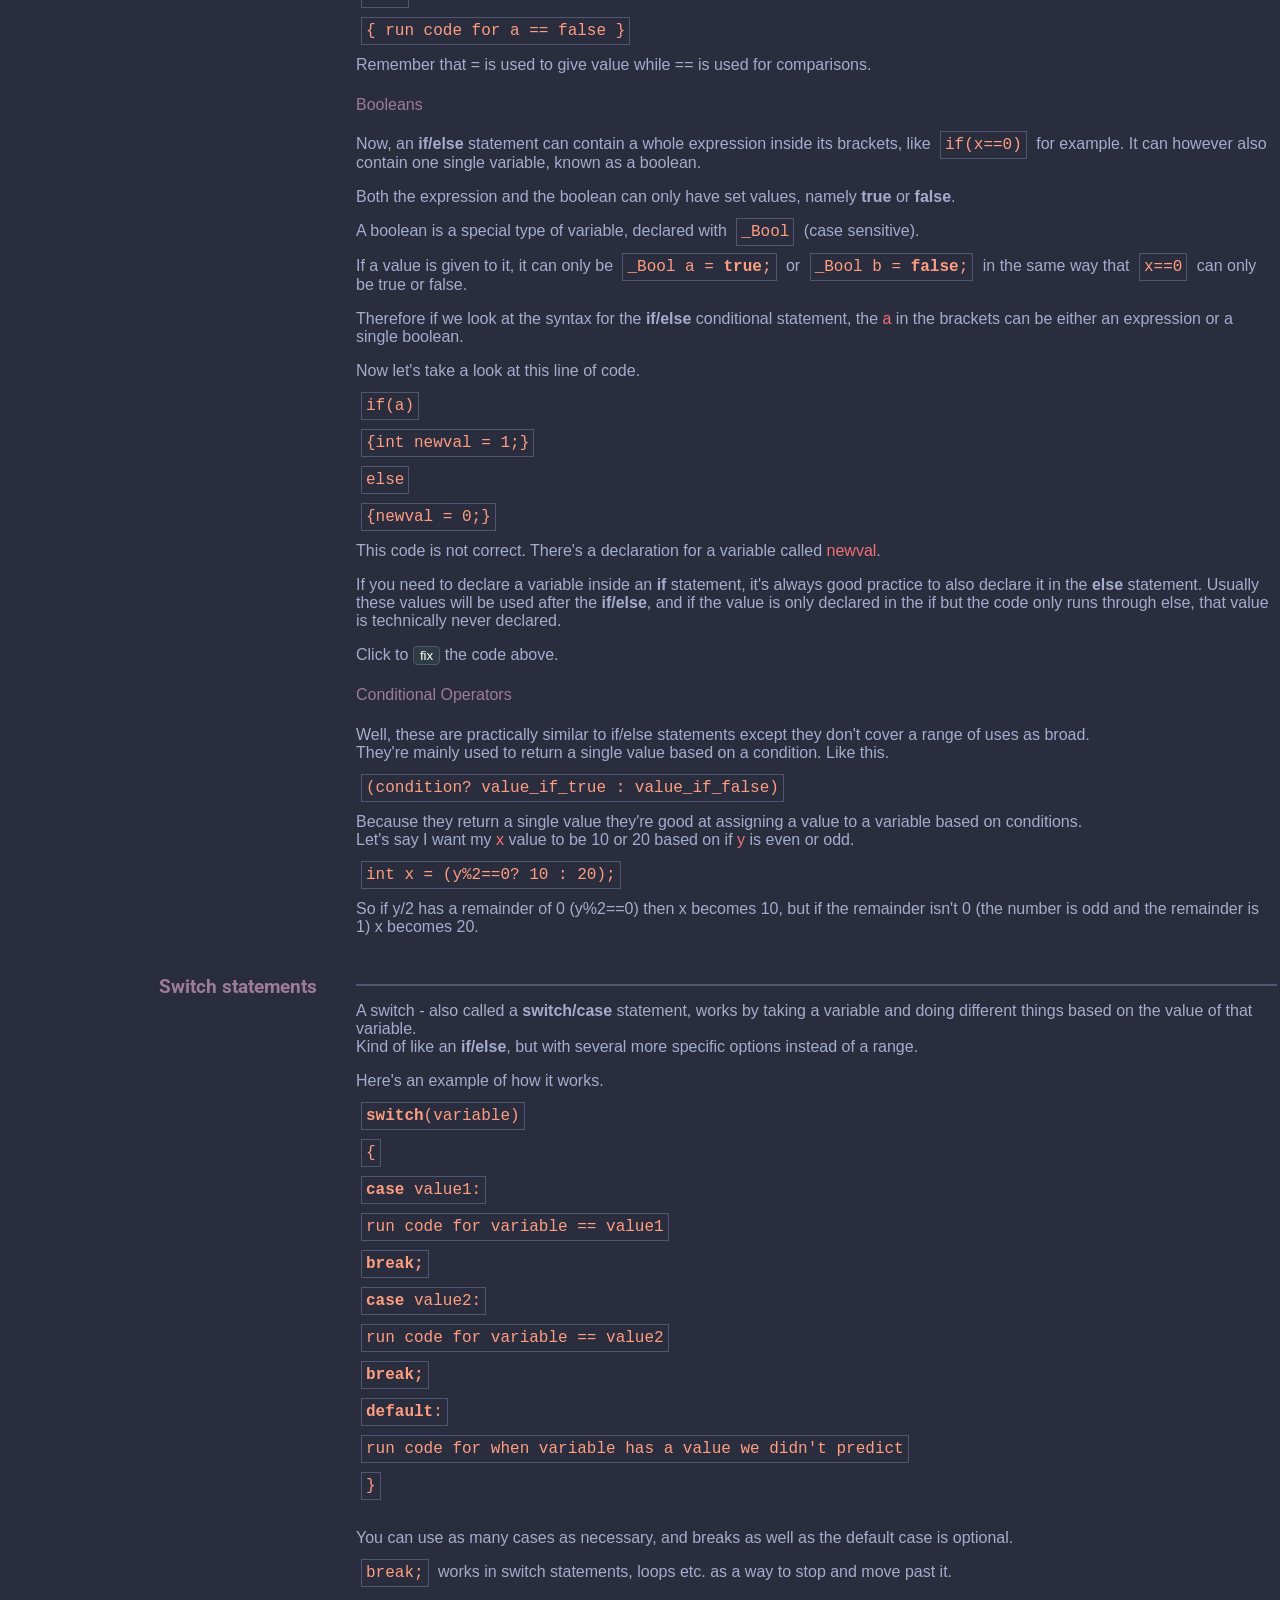
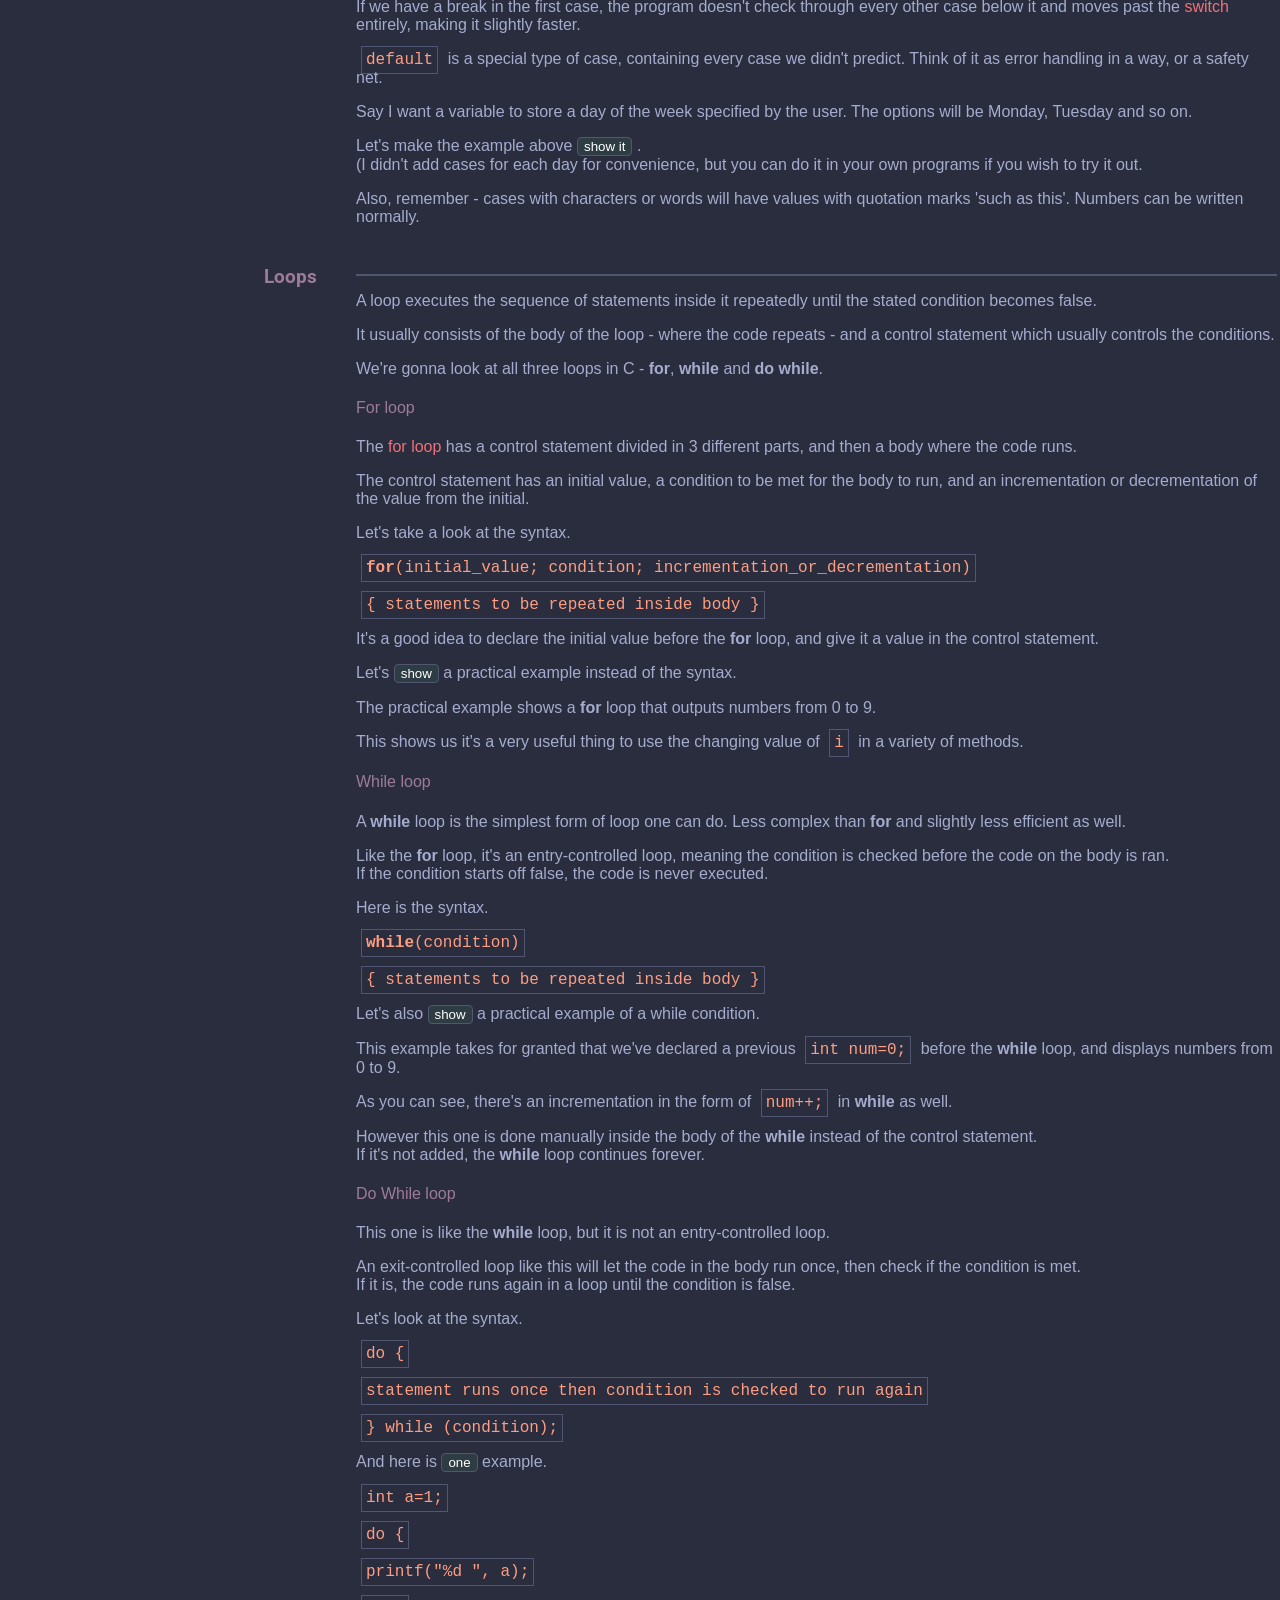
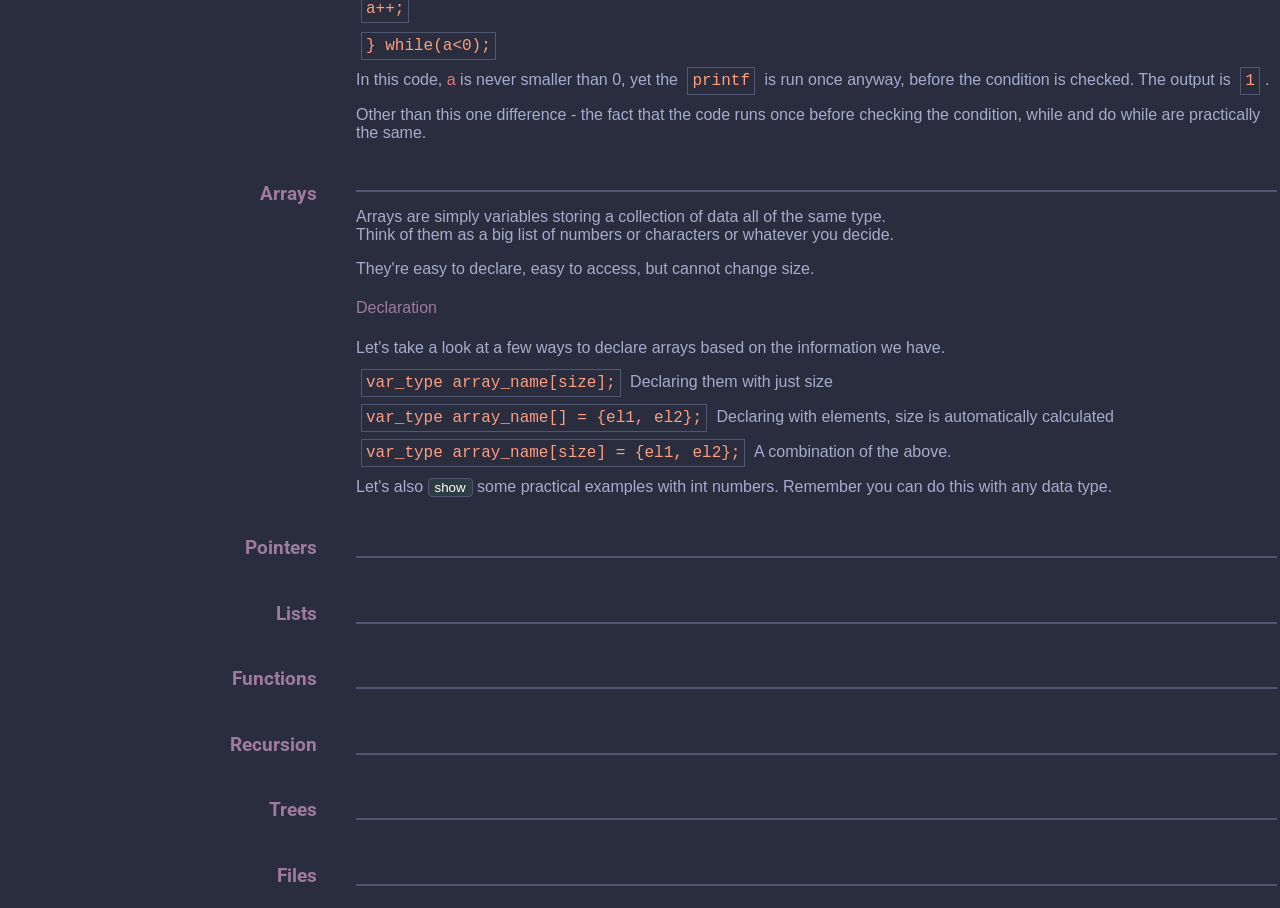
==== commit 69a8b565: "css now with variables removed light theme file, dark theme now default, changed function to switch " ====
--- a/index.html
+++ b/index.html
@@ -7,8 +7,10 @@
     <meta name="description" content="All basic C concepts I could think up">
     <meta name="author" content="ted">
     <title>Wal's C lessons</title>
-    <link rel="stylesheet" type="text/css" href="lightTheme.css" id="theme1">
-    <link rel="stylesheet alternate" type="text/css" href="darkTheme.css" id="theme2">
+
+<!--    <link rel="stylesheet" type="text/css" href="lightTheme.css" id="theme1">-->
+    <link rel="stylesheet" type="text/css" href="darkTheme.css" id="theme">
+
     <link rel="stylesheet" href="https://fonts.googleapis.com/css2?family=Roboto">
     <link rel="shortcut icon" href="favicon.ico?" type="image/x-icon"/>
     <script>
@@ -20,9 +22,9 @@
         }
 
         function appendBr(id) {
-            var whilebr = document.createElement("br");
-            whilebr.className = "removable";
-            document.getElementById(id).appendChild(whilebr.cloneNode(true));
+            var brk = document.createElement("br");
+            brk.className = "removable";
+            document.getElementById(id).appendChild(brk.cloneNode(true));
         }
 
         function appendWr(id, innertext) {
@@ -166,20 +168,22 @@
 
         var theme = 1;
         var pos;
-
         function switchTheme(n) {
-            pos = document.documentElement.scrollTop || document.body.scrollTop;
-            var light = document.getElementById("theme1");
-            var dark = document.getElementById("theme2");
+            // pos = document.documentElement.scrollTop || document.body.scrollTop;
+            var body = document.getElementById("body")
+            // var light = document.getElementById("theme1");
+            // var dark = document.getElementById("theme2");
             var bt = document.getElementById("themeButton");
             if (n === 1) {
-                dark.rel = "stylesheet";
-                light.rel = "stylesheet alternate";
+                // dark.rel = "stylesheet";
+                // light.rel = "stylesheet alternate";
+                body.className = "light";
                 bt.innerHTML = "Light Theme";
                 theme = 0;
             } else {
-                light.rel = "stylesheet";
-                dark.rel = "stylesheet alternate";
+                // light.rel = "stylesheet";
+                // dark.rel = "stylesheet alternate";
+                body.className = "dark"
                 bt.innerHTML = "Dark Theme";
                 theme = 1;
             }
@@ -190,7 +194,8 @@
         }
     </script>
 </head>
-<body>
+<body class="dark" id="body">
+<div class="full">
 <div class="navbar">
     <ul>
         <li><a href="#" onclick="scrollTop();" style="font-family: Consolas, monospace;">></a></li>
@@ -591,5 +596,6 @@
     </tr>
 
 </table>
+</div>
 </body>
 </html>
--- a/darkTheme.css
+++ b/darkTheme.css
@@ -5,25 +5,87 @@
     }
 }
 
+body.light {
+    --PageBgColour: #F0F0F0;
+    --PageTextColour: #403f53;
+
+    --ButtonBgColour: initial;
+    --ButtonTextColour: initial;
+
+    --Header12Colour: #3b615d;
+
+    --NavbarBgColour: white;
+    --NavbarBorderBottom: 1px solid lightslategray;
+
+    --AColour: #3e66b8;
+
+    --UlBgColour: #333;
+
+    --LiAColour: white;
+    --LiAHoverBgColour: #111;
+
+    --WrapBorder: 1px solid lightgray;
+    --WrapColour: #1b6963;
+
+    --HrBorder: 1px solid #0099ff;
+
+    --TdTabThTabBorder: 1px solid lightgray;
+}
+
+body.dark {
+    /*body set*/
+    --BodyBgColour: #292D3E;
+    --BodyTextColour: #A6ACCD;
+    /*button set*/
+    --ButtonBgColour: #2E3C43;
+    --ButtonTextColour: #FFFFFF;
+    --ButtonBorder: 1px solid #515772;
+    /*headers set*/
+    --Header12Colour: #9e7b9b;
+    /*navbar set*/
+    --NavbarBgColour: #292D3E;
+    --NavbarBorderBottom: 1px solid #515772;
+    /*a set*/
+    --AColour: #f07178;
+    /*ul set*/
+    --UlBgColour: #292D3E;
+    /*li a set*/
+    --LiAColour: #f07178;
+    --LiAHoverBgColour: #444267;
+    /*wrap set*/
+    --WrapBorder: 1px solid #515772;
+    --WrapColour: #ff9d80;
+    /*hr set*/
+    --HrBorder: 1px solid #515772;
+    /*table set*/
+    --TdTabThTabBorder: 1px solid #515772;
+}
+
+
 html {
     scroll-behavior: smooth;
 }
 
 body {
-    background-color: #292D3E;
-    color: #A6ACCD;
+    background-color: var(--BodyBgColour);
+    color: var(--BodyTextColour);
     transition: background .5s;
-    margin: 0px;
-}
-
-button {
-    background-color: #2E3C43;
-    color: #FFFFFF;
-    border-radius: 4px;
-    border: 1px solid #515772;
-    text-align: center;
-    text-decoration: none;
-    outline: none;
+    margin: 0;
+    overflow: scroll;
+    height: 100%;
+    /*padding-top: 3em;*/
+}
+.full {
+    background-color: var(--BodyBgColour);
+    color: var(--BodyTextColour);
+    transition: background .5s;
+    margin: 0;
+    width: 100%;
+    height: 100%;
+}
+
+.header, .header2 {
+    color: var(--Header12Colour);
 }
 
 .header {
@@ -35,55 +97,95 @@
     font-weight: normal;
 }
 
-.header, .header2 {
-    color: #9e7b9b;
-}
-
-a {
-    color: #f07178;
-}
-
-a:link {
-    text-decoration: none;
-}
-
-a:visited {
-    text-decoration: none;
-}
-
-a:hover {
-    text-decoration: none;
-}
-
-a:active {
-    text-decoration: none;
+.info {
+    padding-left: 30px;
+    text-align: left;
+}
+
+.titles {
+    width: 25%;
+    text-align: right;
+    vertical-align: top;
 }
 
 .wrap {
-    color: #ff9d80;
+    border: var(--WrapBorder);
+    color: var(--WrapColour);
     padding: 4px;
     display: inline;
     font-family: Consolas, monospace;
     border-collapse: collapse;
-    border: 1px solid #515772;
     text-align: center;
     margin: 5px;
 }
 
+.navbar {
+    background-color: var(--NavbarBgColour);
+    border-bottom: var(--NavbarBorderBottom);
+    overflow: hidden;
+    position: fixed;
+    top: 0;
+    width: 100%;
+    height: auto;
+}
+
+ul {
+    background-color: var(--UlBgColour);
+    list-style-type: none;
+    margin: 0;
+    padding: 0;
+    overflow: hidden;
+}
+
+li {
+    float: left;
+}
+
+li a {
+    color: var(--LiAColour);
+    display: block;
+    text-align: center;
+    padding: 14px 16px;
+    text-decoration: none;
+    width: fit-content;
+}
+li a:hover{
+    background-color: var(--LiAHoverBgColour);
+}
+
+button {
+    background-color: var(--ButtonBgColour);
+    color: var(--ButtonTextColour);
+    border: var(--ButtonBorder);
+    border-radius: 4px;
+    text-align: center;
+    text-decoration: none;
+    outline: none;
+}
+
+a {
+    color: var(--AColour);
+}
+
+a:link {
+    text-decoration: none;
+}
+
+a:visited {
+    text-decoration: none;
+}
+
+a:hover {
+    text-decoration: none;
+}
+
+a:active {
+    text-decoration: none;
+}
+
 hr {
-    border: 1px solid #515772;
+    border: var(--HrBorder);
     vertical-align: center;
-}
-
-.info {
-    padding-left: 30px;
-    text-align: left;
-}
-
-.titles {
-    width: 25%;
-    text-align: right;
-    vertical-align: top;
 }
 
 table.contain {
@@ -100,45 +202,10 @@
 }
 
 td.tab, th.tab {
+    border: var(--TdTabThTabBorder);
     font-family: arial, sans-serif;
     border-collapse: collapse;
-    border: 1px solid #515772;
-    text-align: center;
-}
-
-ul {
-    list-style-type: none;
-    margin: 0;
-    padding: 0;
-    overflow: hidden;
-    /*background-color: #333;*/
-}
-
-li {
-    float: left;
-}
-
-li a {
-    display: block;
-    /*color: #A6ACCD;*/
-    text-align: center;
-    padding: 14px 16px;
-    text-decoration: none;
-    width: fit-content;
-}
-
-li a:hover {
-    background-color: #444267;
-    /*background-color: #111;*/
-}
-
-.navbar {
-    overflow: hidden;
-    position: fixed;
-    top: 0;
-    width: 100%;
-    background-color: #292D3E;
-    border-bottom: 1px solid #515772;
+    text-align: center;
 }
 
 ::-webkit-scrollbar {
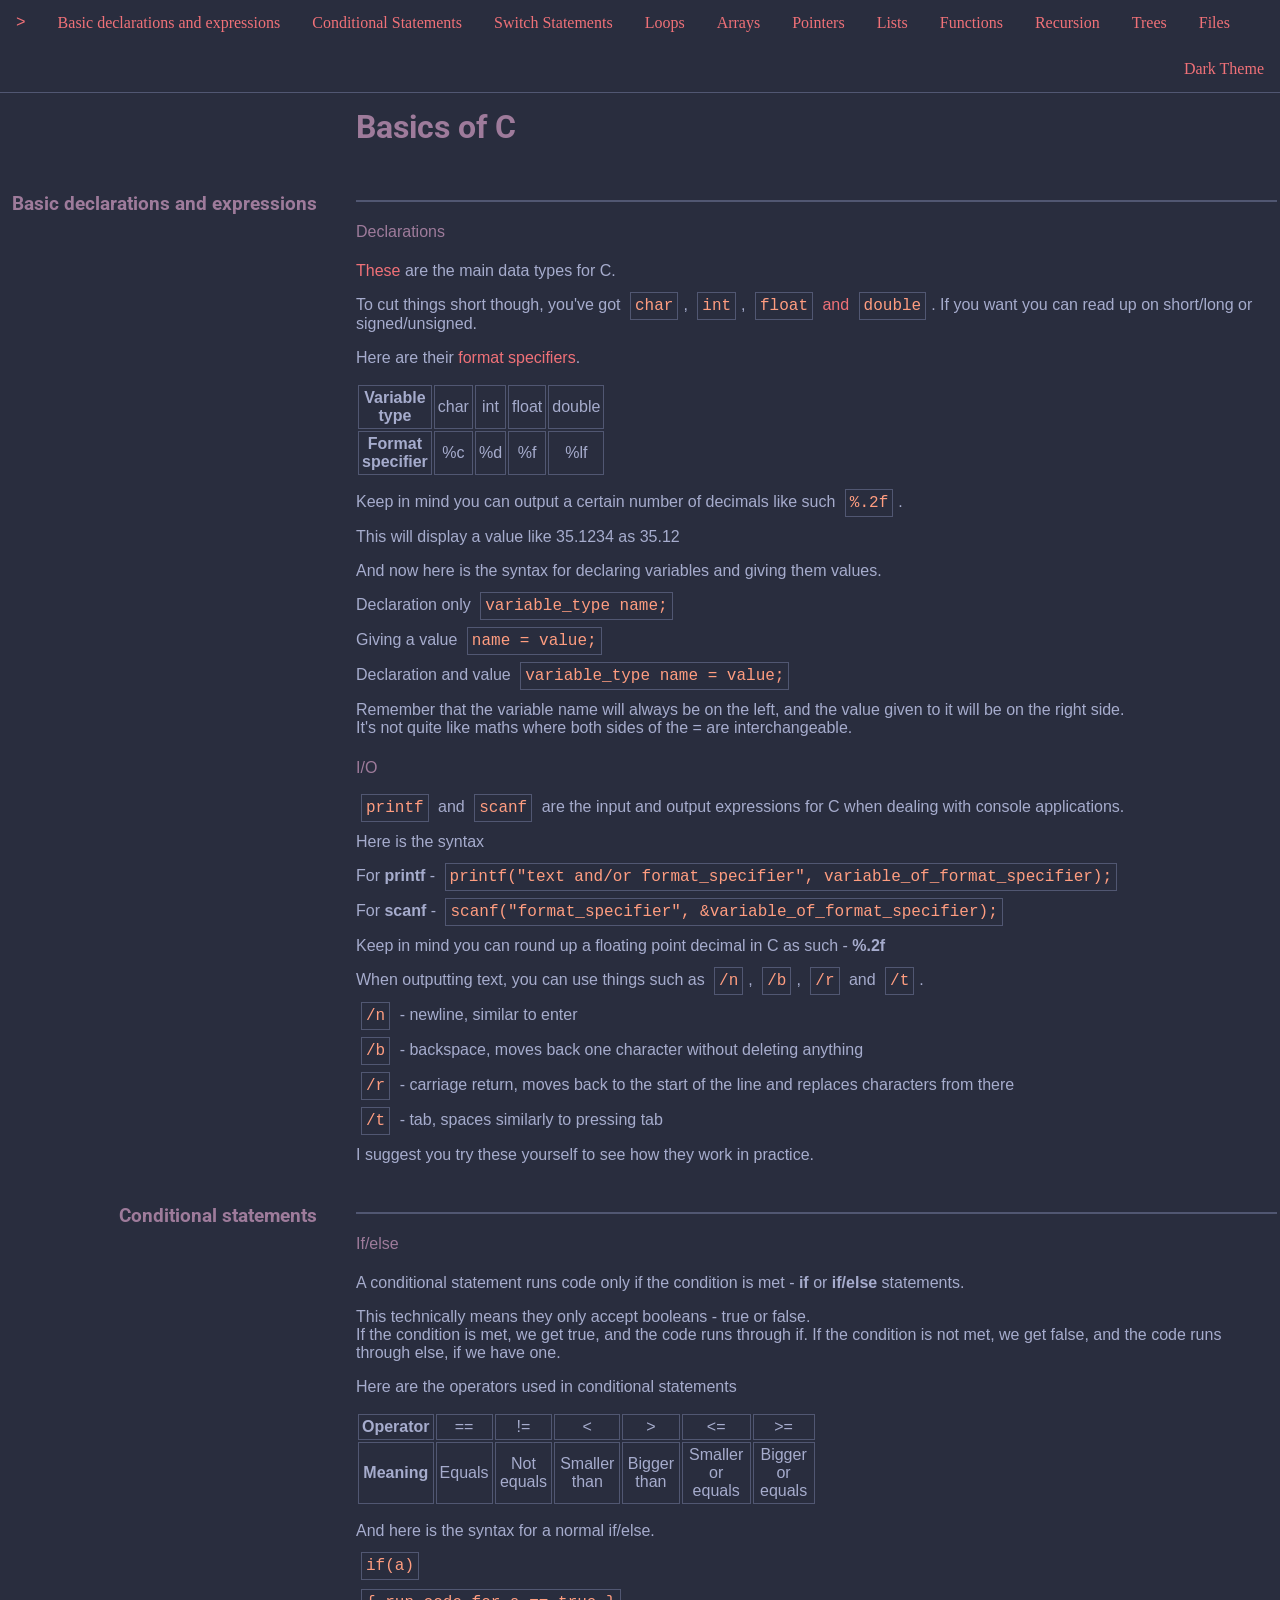
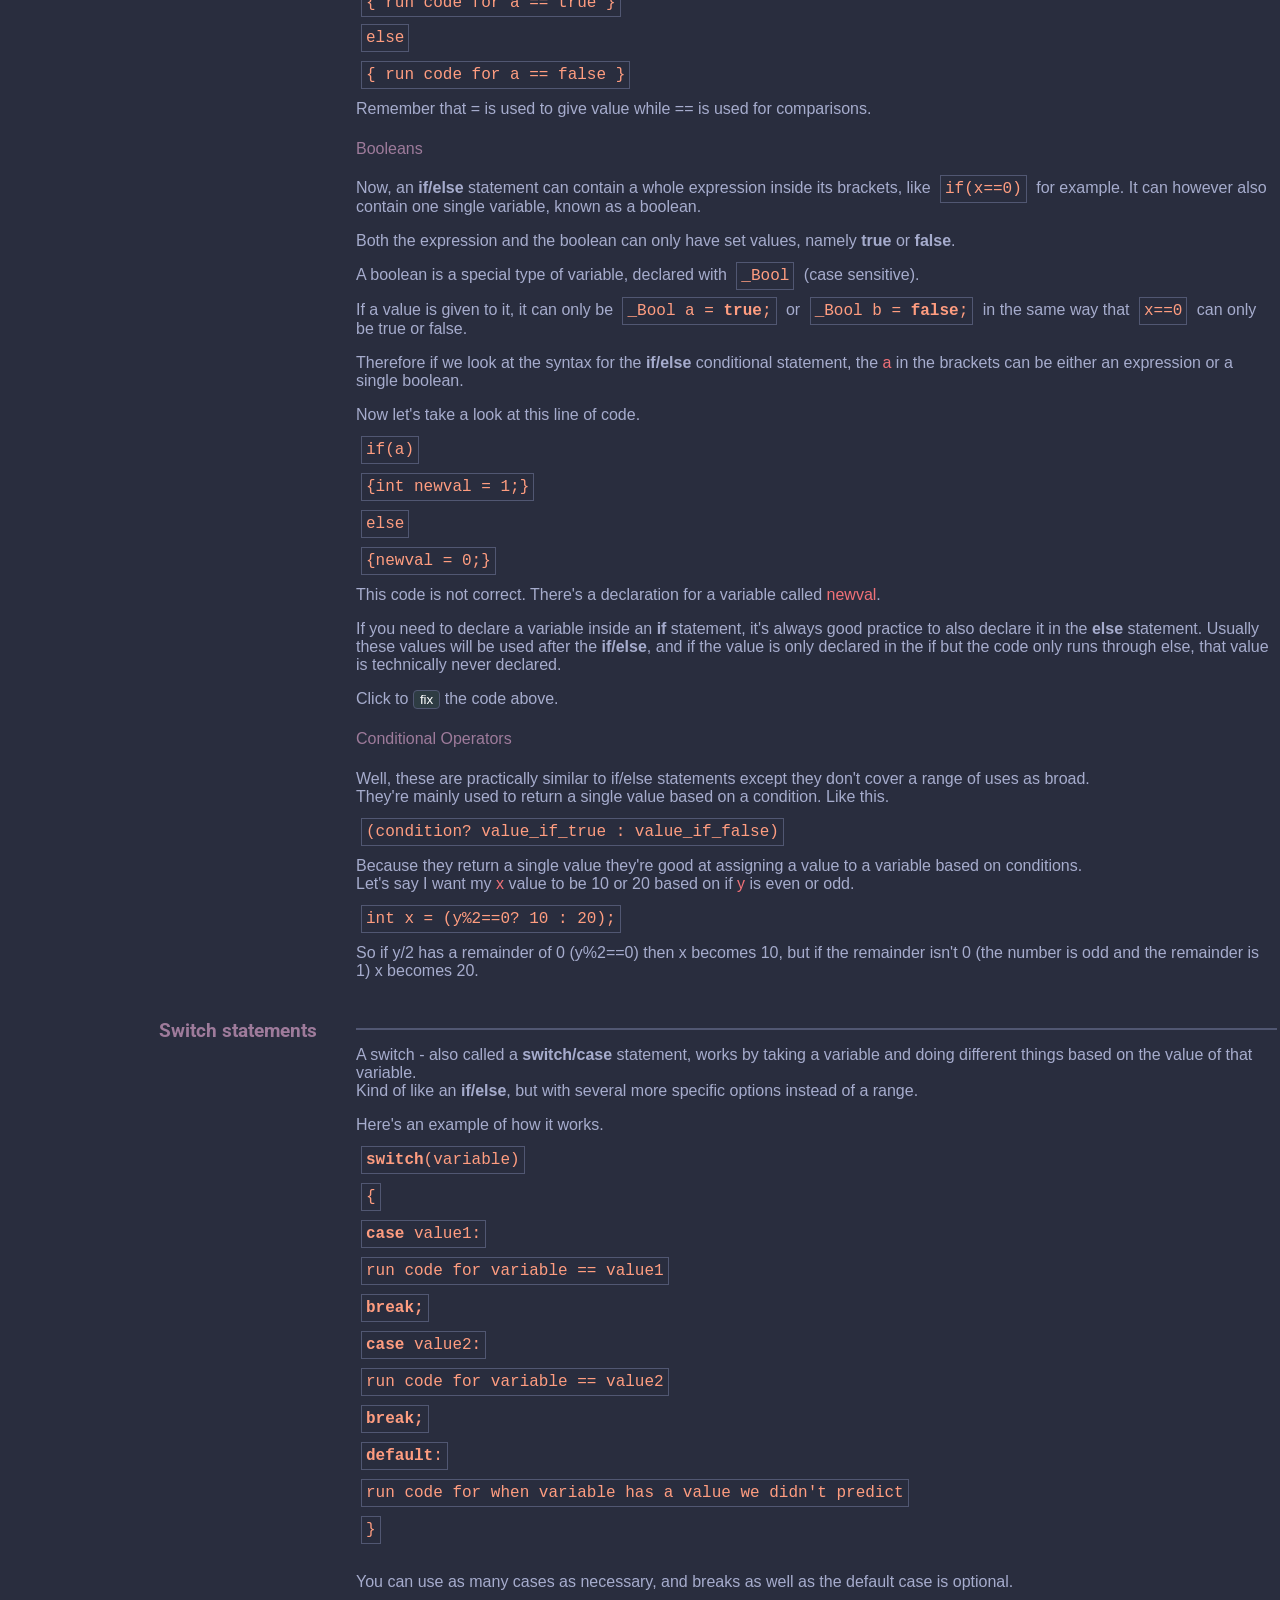
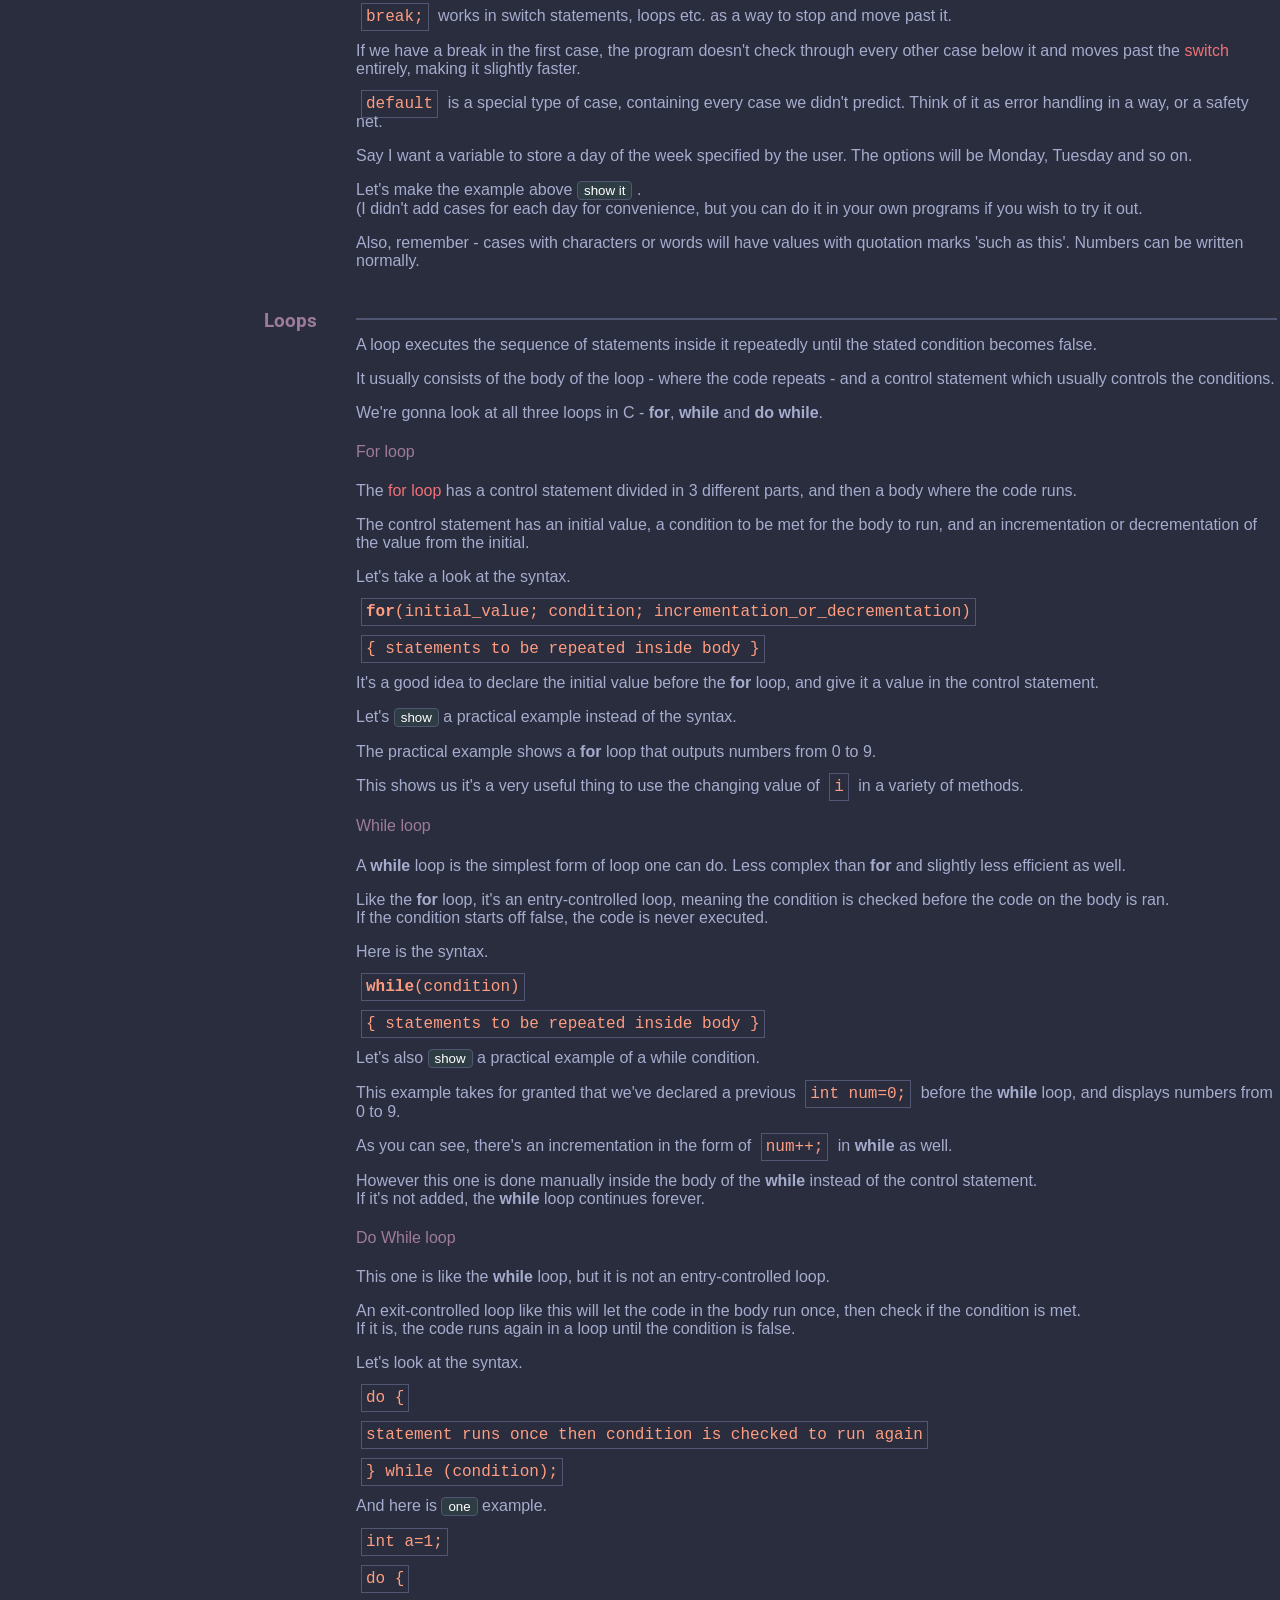
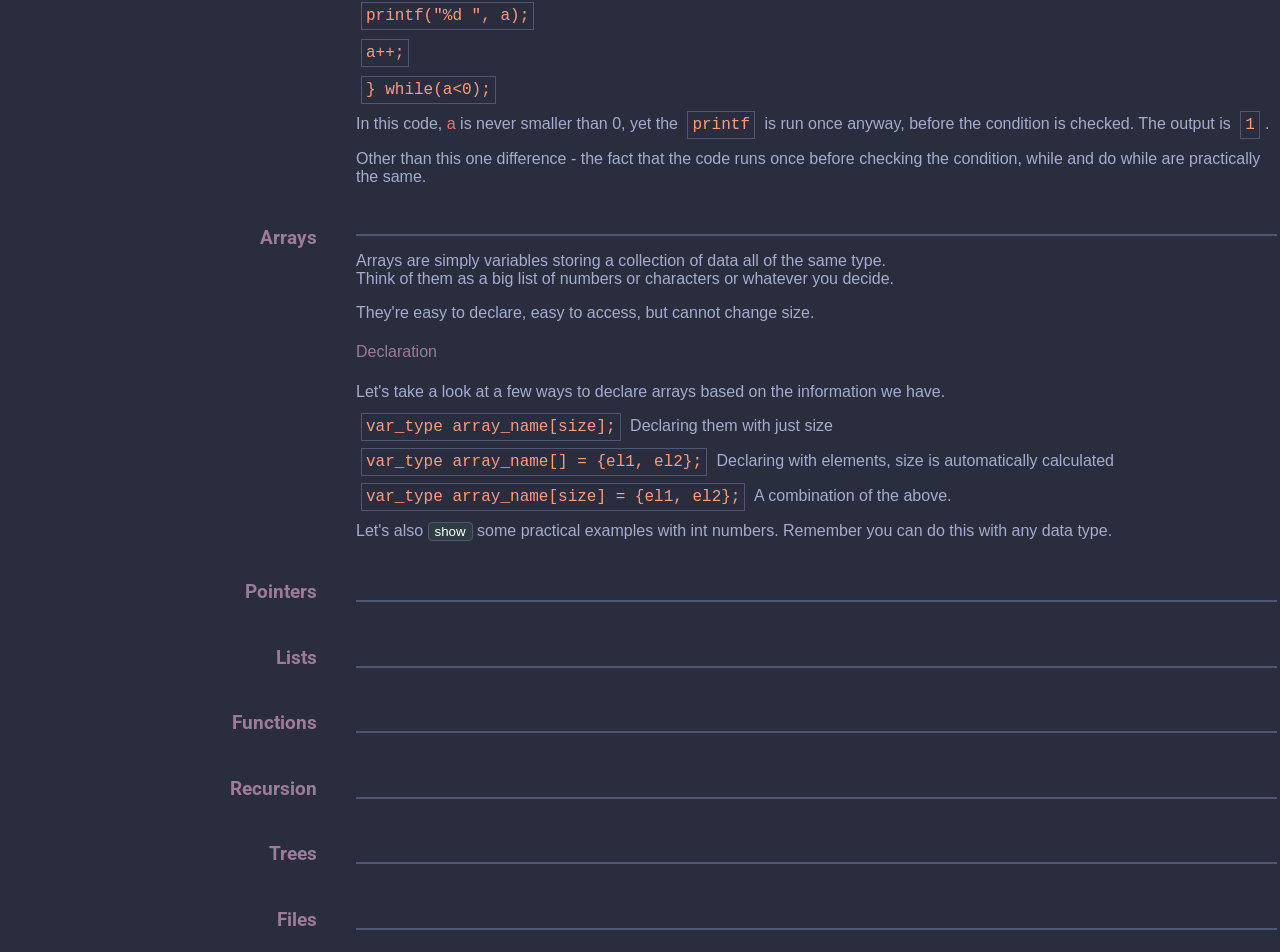
==== commit 005dc19e: "added todo padding added to body to compensate for navbar, added todo file" ====
--- a/index.html
+++ b/index.html
@@ -13,6 +13,7 @@
 
     <link rel="stylesheet" href="https://fonts.googleapis.com/css2?family=Roboto">
     <link rel="shortcut icon" href="favicon.ico?" type="image/x-icon"/>
+    <link rel="stylesheet" href="https://use.fontawesome.com/releases/v5.10.2/css/all.css">
     <script>
         function remove() {
             var rm = document.getElementsByClassName("removable");
@@ -189,19 +190,24 @@
             }
         }
 
+        function scrollTo(topic) {
+            $('html, body').animate({
+                scrollTop: $(topic).offset().top - $(".navbar").height() // minus the nav height
+            }, 1000);
+        }
+
         function scrollTop() {
             window.scrollTo(0, 0);
         }
     </script>
 </head>
 <body class="dark" id="body">
-<div class="full">
 <div class="navbar">
     <ul>
         <li><a href="#" onclick="scrollTop();" style="font-family: Consolas, monospace;">></a></li>
-        <li><a href="#topic1">Basic declarations and expressions</a></li>
+        <li><a href="#" onclick="scrollTo('#topic1')">Basic declarations and expressions</a></li>
         <li><a href="#topic2">Conditional Statements</a></li>
-        <li><a href="#topic3">Switch Statements</a></li>
+        <li><a href="#" onclick="scrollTo('#topic3')">Switch Statements</a></li>
         <li><a href="#topic4">Loops</a></li>
         <li><a href="#topic5">Arrays</a></li>
         <li><a href="#topic6">Pointers</a></li>
@@ -211,6 +217,8 @@
         <li><a href="#topic10">Trees</a></li>
         <li><a href="#topic11">Files</a></li>
         <li style="float: right"><a href="#" onclick="switchTheme(theme);" id="themeButton">Dark Theme</a></li>
+        <li style="float: right"></li>
+
     </ul>
 </div>
 <table class="contain">
@@ -596,6 +604,5 @@
     </tr>
 
 </table>
-</div>
 </body>
 </html>
--- a/darkTheme.css
+++ b/darkTheme.css
@@ -2,6 +2,9 @@
 @media screen and (max-device-width: 481px) {
     .wrap {
         border: none;
+    }
+    body {
+        padding-top: 0px;
     }
 }
 
@@ -67,6 +70,7 @@
 }
 
 body {
+    padding-top: 44px;
     background-color: var(--BodyBgColour);
     color: var(--BodyTextColour);
     transition: background .5s;
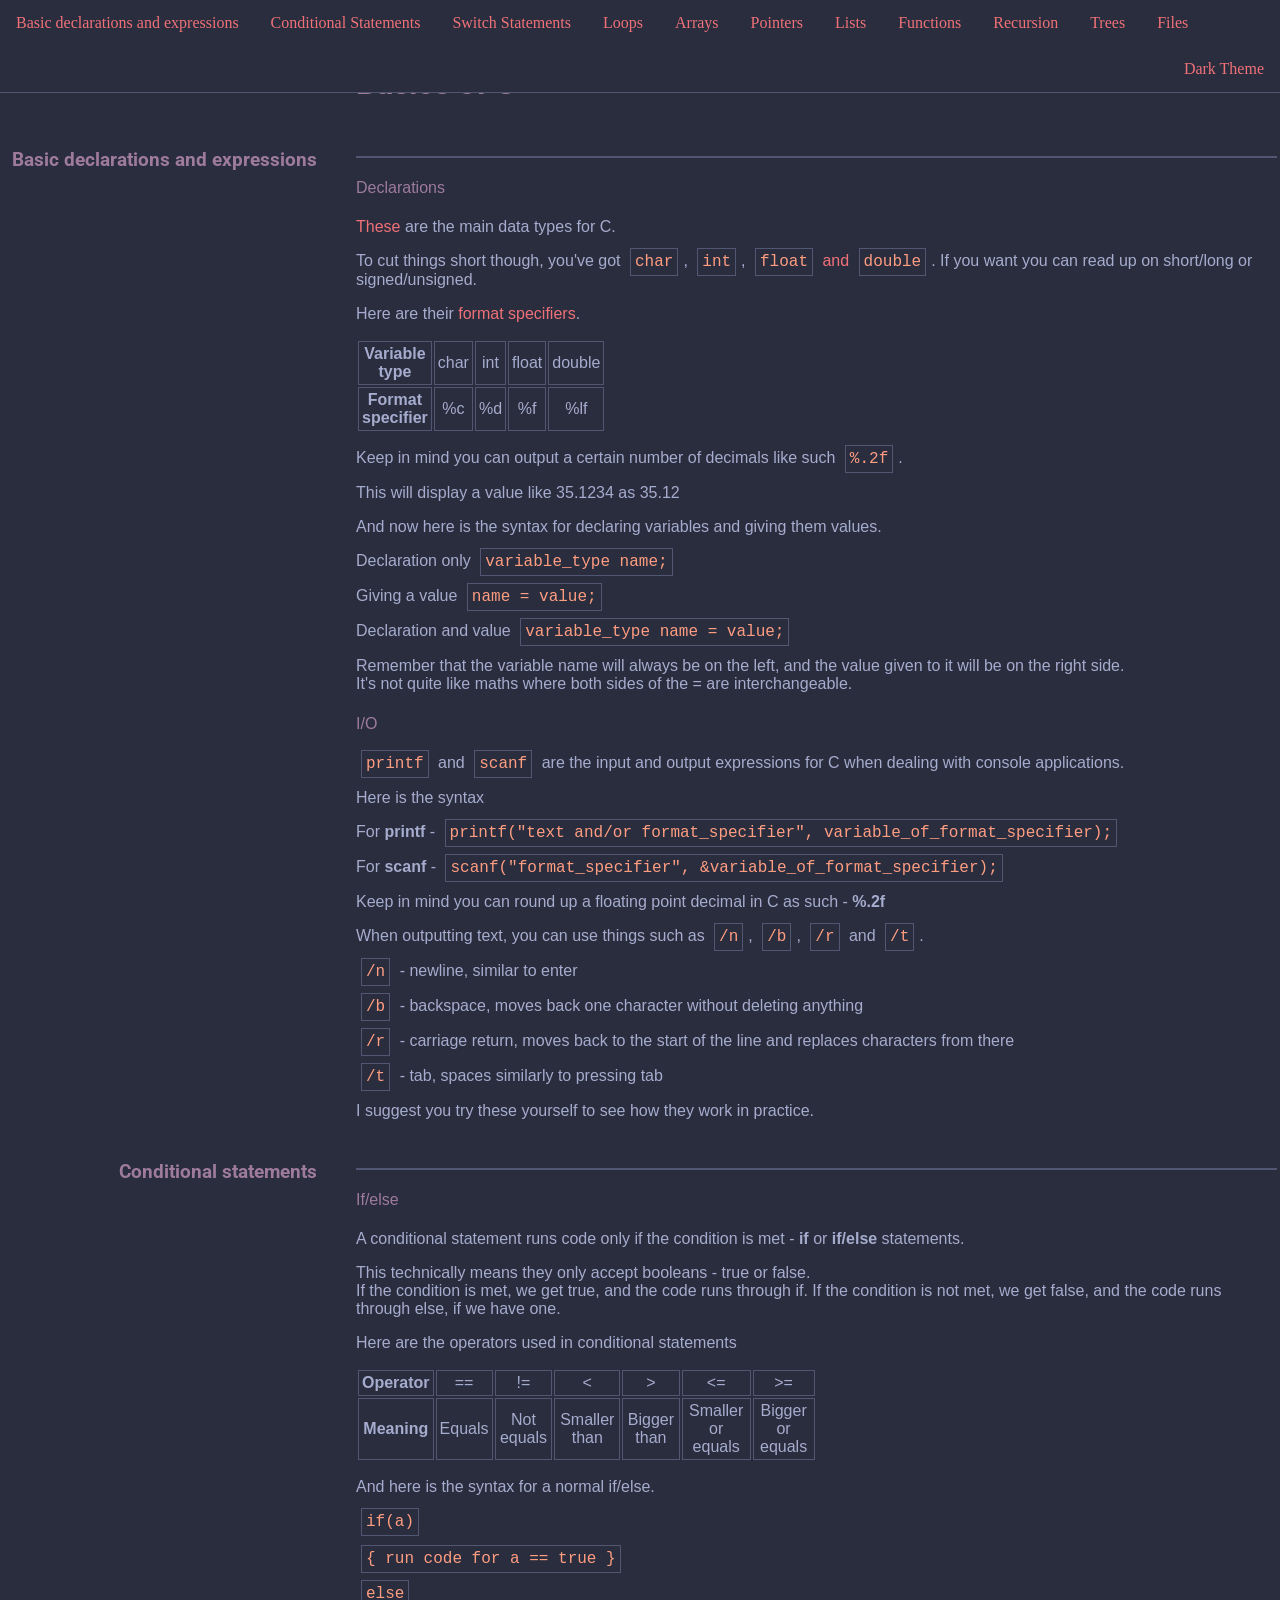
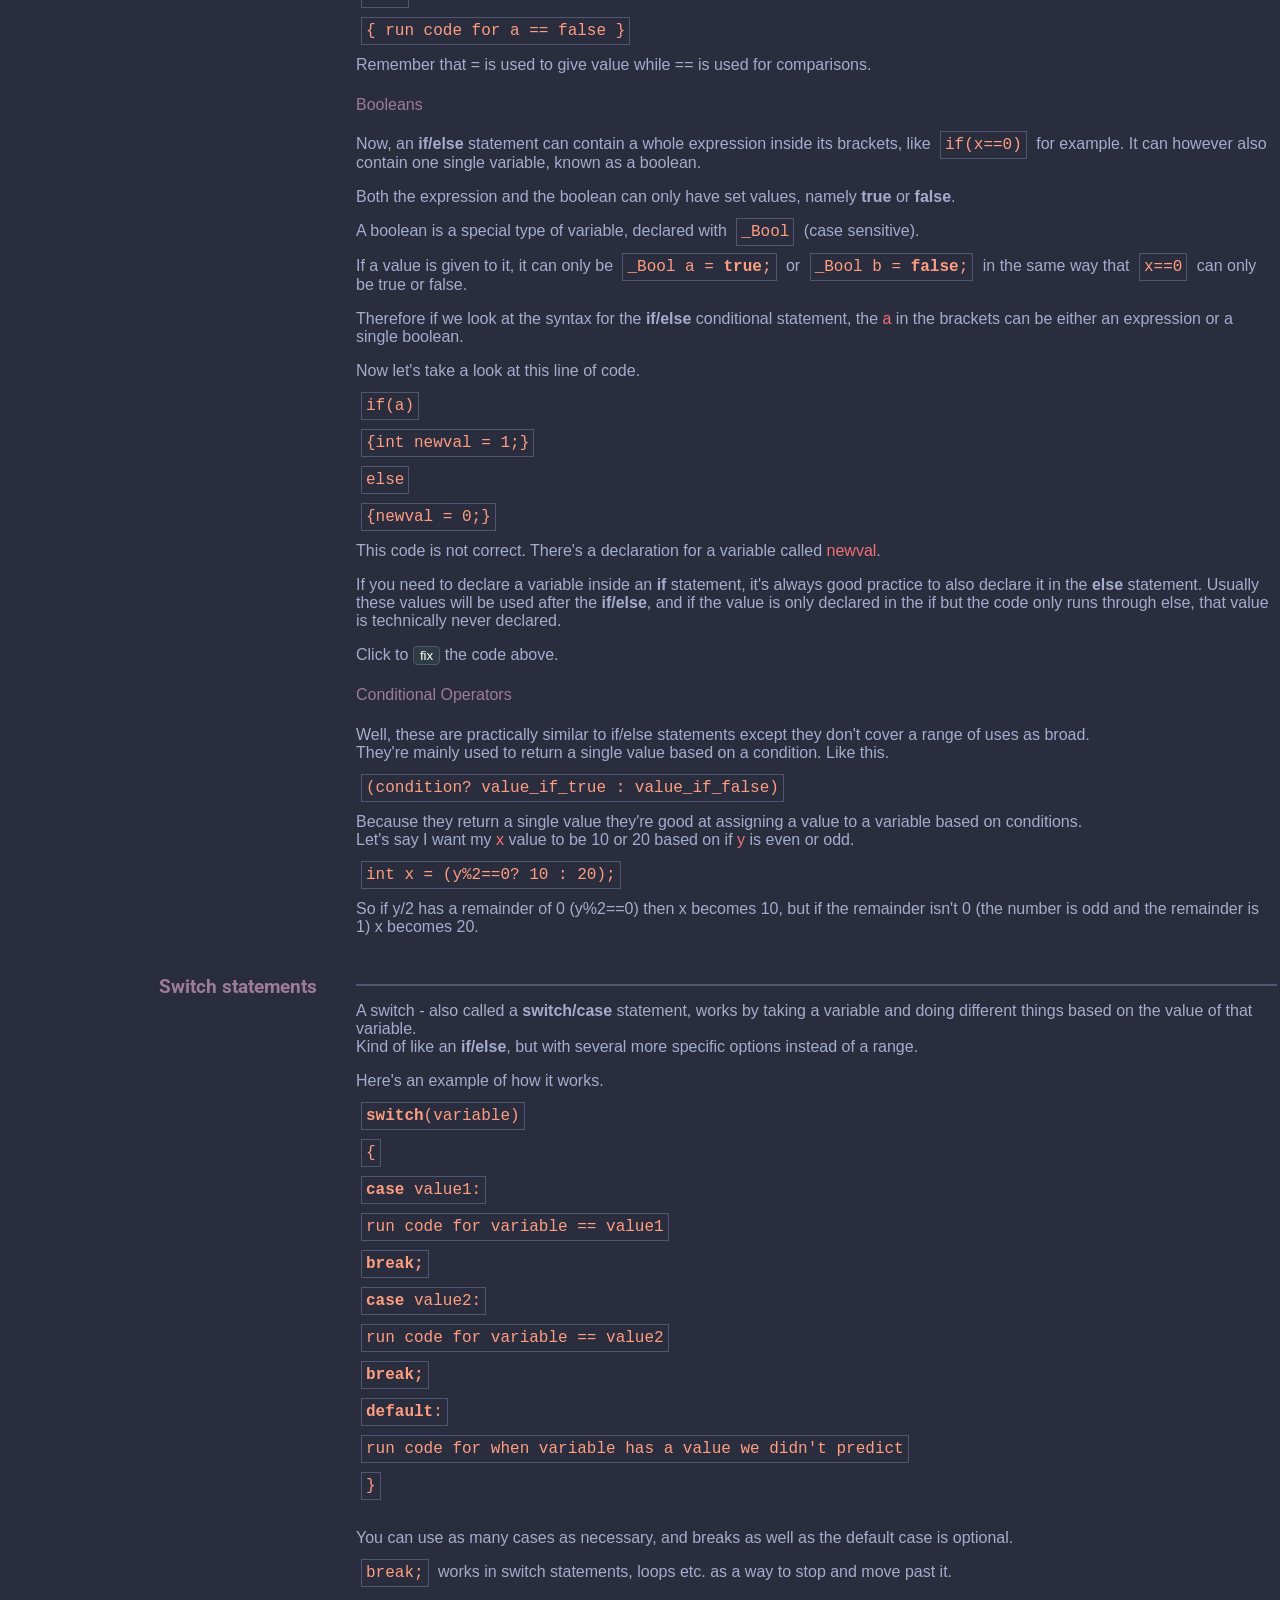
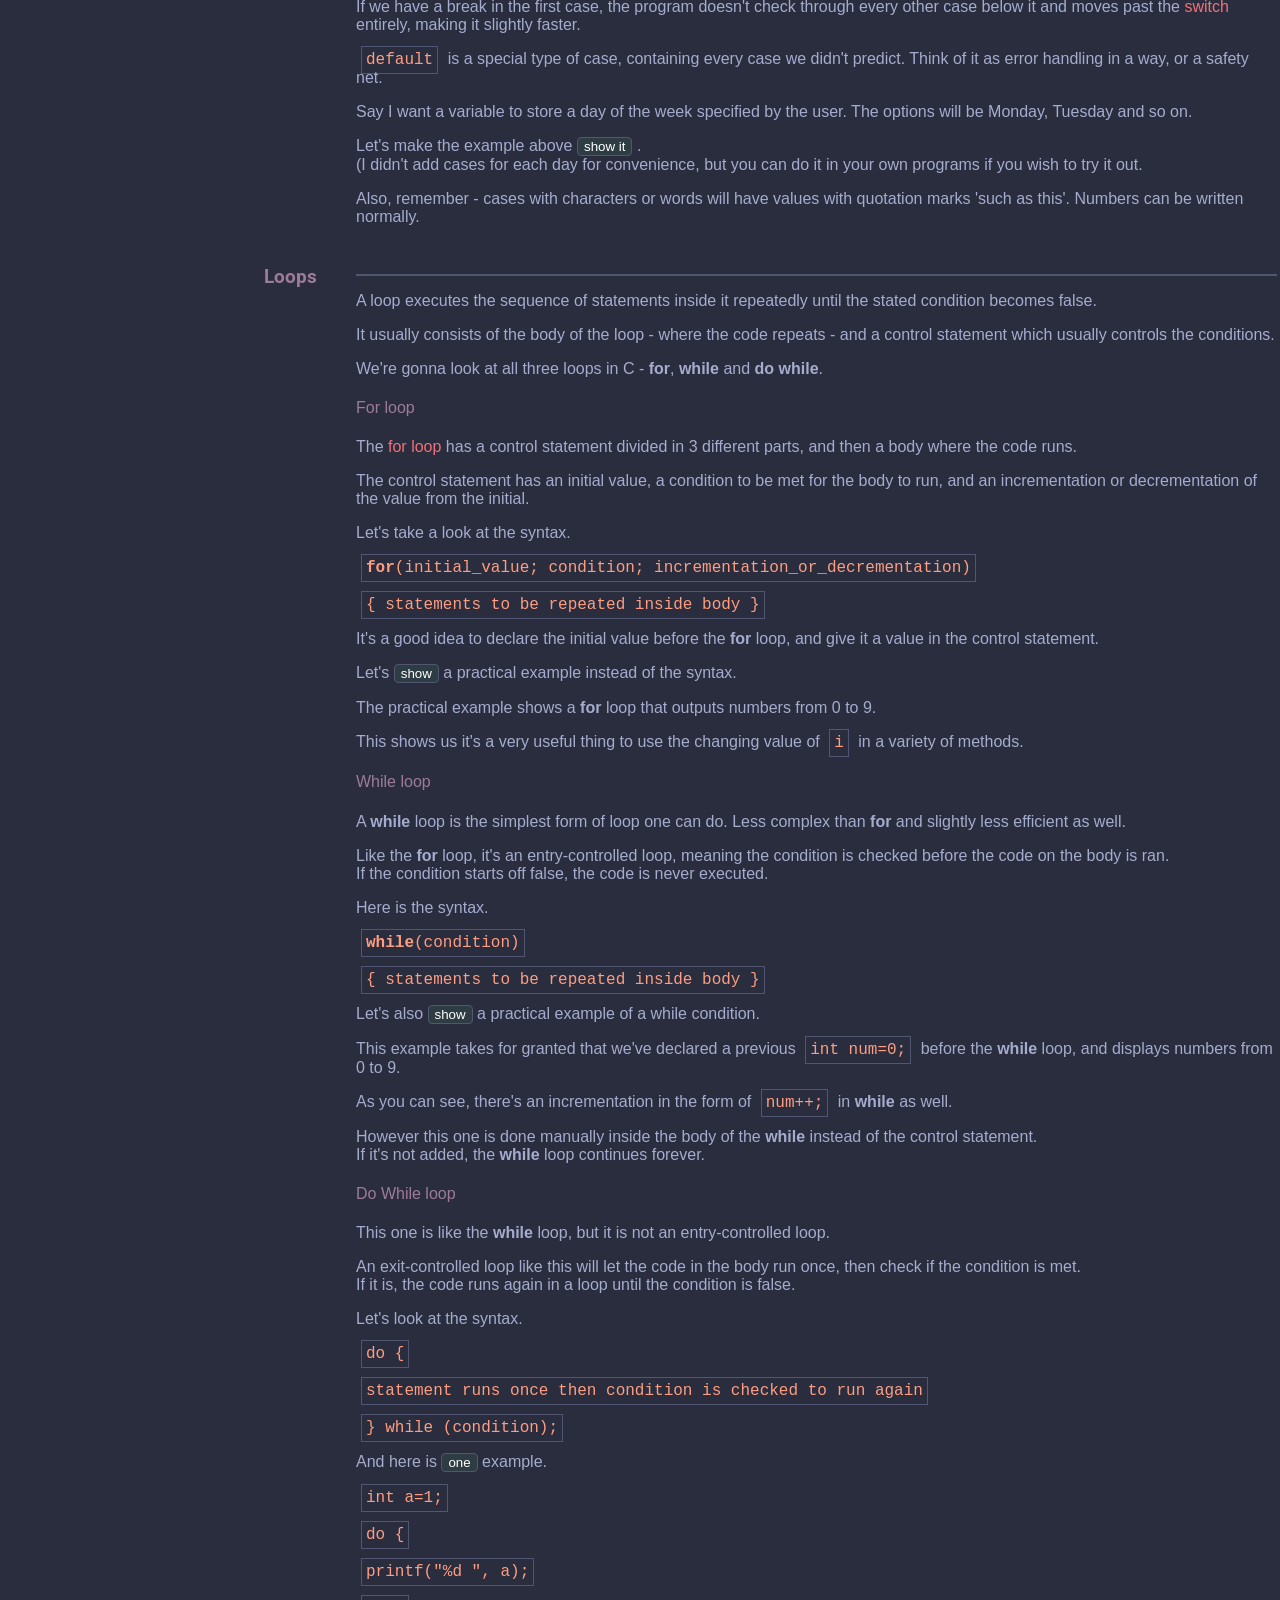
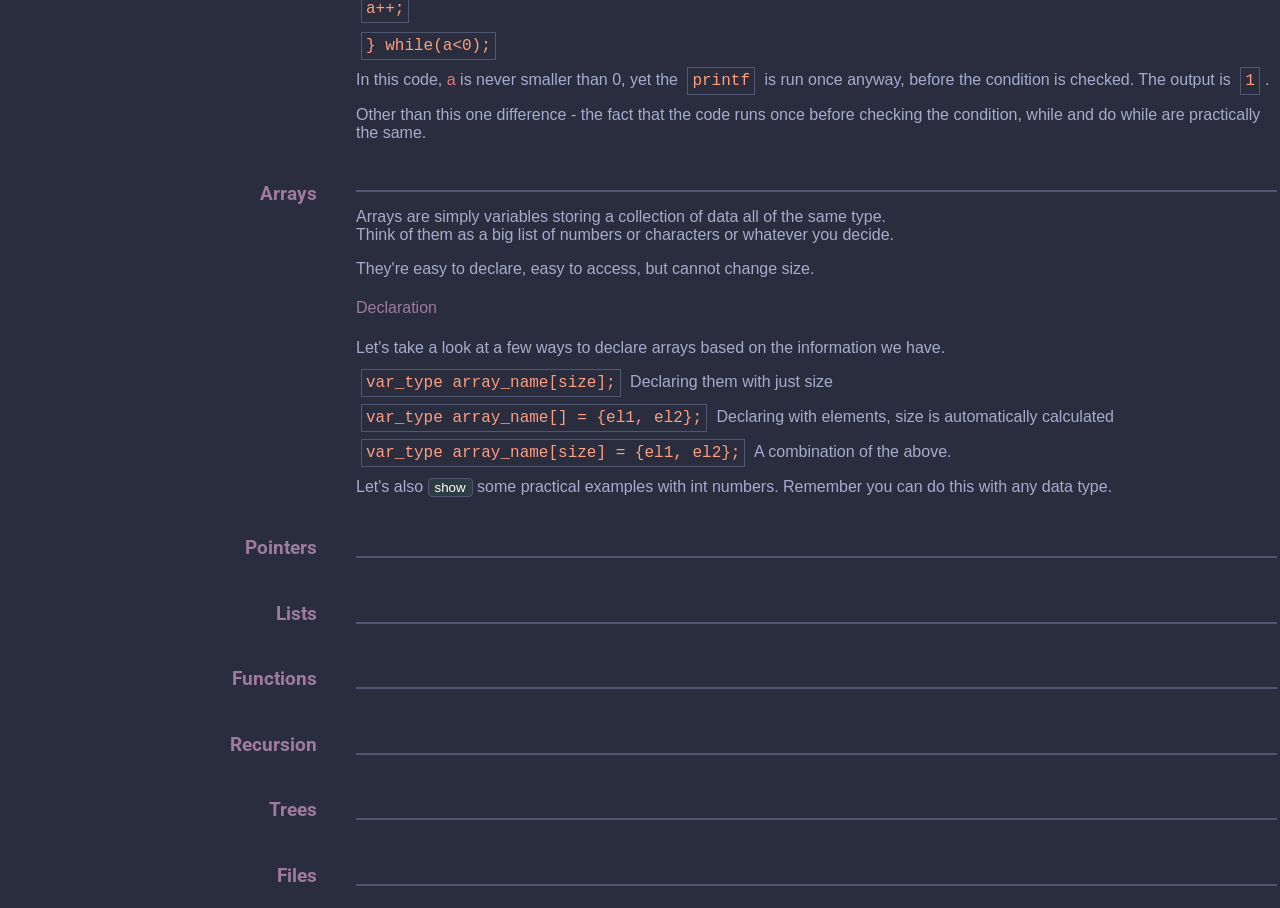
==== commit 0ef47986: "refactoring" ====
--- a/index.html
+++ b/index.html
@@ -13,7 +13,6 @@
 
     <link rel="stylesheet" href="https://fonts.googleapis.com/css2?family=Roboto">
     <link rel="shortcut icon" href="favicon.ico?" type="image/x-icon"/>
-    <link rel="stylesheet" href="https://use.fontawesome.com/releases/v5.10.2/css/all.css">
     <script>
         function remove() {
             var rm = document.getElementsByClassName("removable");
@@ -190,24 +189,19 @@
             }
         }
 
-        function scrollTo(topic) {
-            $('html, body').animate({
-                scrollTop: $(topic).offset().top - $(".navbar").height() // minus the nav height
-            }, 1000);
-        }
-
-        function scrollTop() {
-            window.scrollTo(0, 0);
-        }
+        // function scrollTop() {
+        //     window.scrollTo(0, 0);
+        // }
     </script>
 </head>
 <body class="dark" id="body">
+<div class="full">
 <div class="navbar">
     <ul>
-        <li><a href="#" onclick="scrollTop();" style="font-family: Consolas, monospace;">></a></li>
-        <li><a href="#" onclick="scrollTo('#topic1')">Basic declarations and expressions</a></li>
+<!--        <li><a href="#" onclick="scrollTop();" style="font-family: Consolas, monospace;">></a></li>-->
+        <li><a href="#topic1">Basic declarations and expressions</a></li>
         <li><a href="#topic2">Conditional Statements</a></li>
-        <li><a href="#" onclick="scrollTo('#topic3')">Switch Statements</a></li>
+        <li><a href="#topic3">Switch Statements</a></li>
         <li><a href="#topic4">Loops</a></li>
         <li><a href="#topic5">Arrays</a></li>
         <li><a href="#topic6">Pointers</a></li>
@@ -217,8 +211,6 @@
         <li><a href="#topic10">Trees</a></li>
         <li><a href="#topic11">Files</a></li>
         <li style="float: right"><a href="#" onclick="switchTheme(theme);" id="themeButton">Dark Theme</a></li>
-        <li style="float: right"></li>
-
     </ul>
 </div>
 <table class="contain">
@@ -604,5 +596,6 @@
     </tr>
 
 </table>
+</div>
 </body>
 </html>
--- a/darkTheme.css
+++ b/darkTheme.css
@@ -2,9 +2,6 @@
 @media screen and (max-device-width: 481px) {
     .wrap {
         border: none;
-    }
-    body {
-        padding-top: 0px;
     }
 }
 
@@ -60,7 +57,7 @@
     --WrapColour: #ff9d80;
     /*hr set*/
     --HrBorder: 1px solid #515772;
-    /*table set*/
+    /**/
     --TdTabThTabBorder: 1px solid #515772;
 }
 
@@ -70,7 +67,6 @@
 }
 
 body {
-    padding-top: 44px;
     background-color: var(--BodyBgColour);
     color: var(--BodyTextColour);
     transition: background .5s;
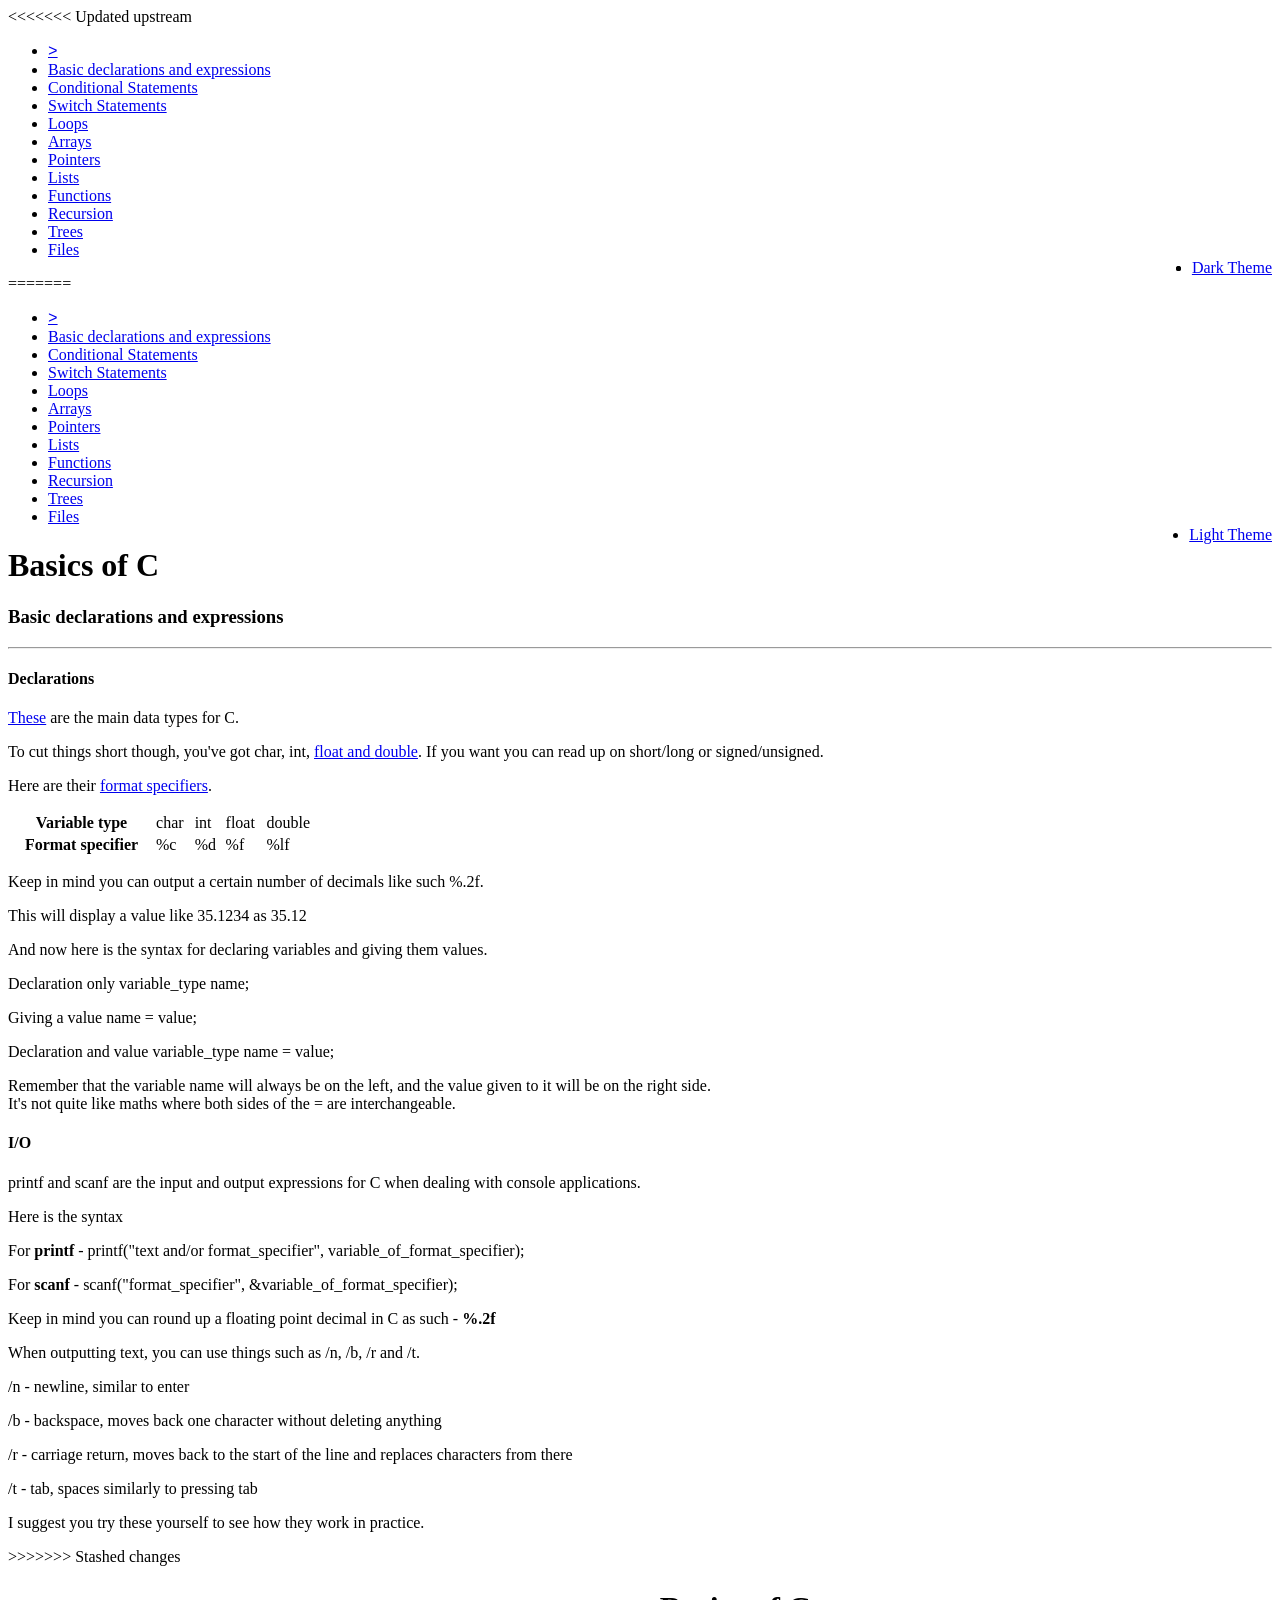
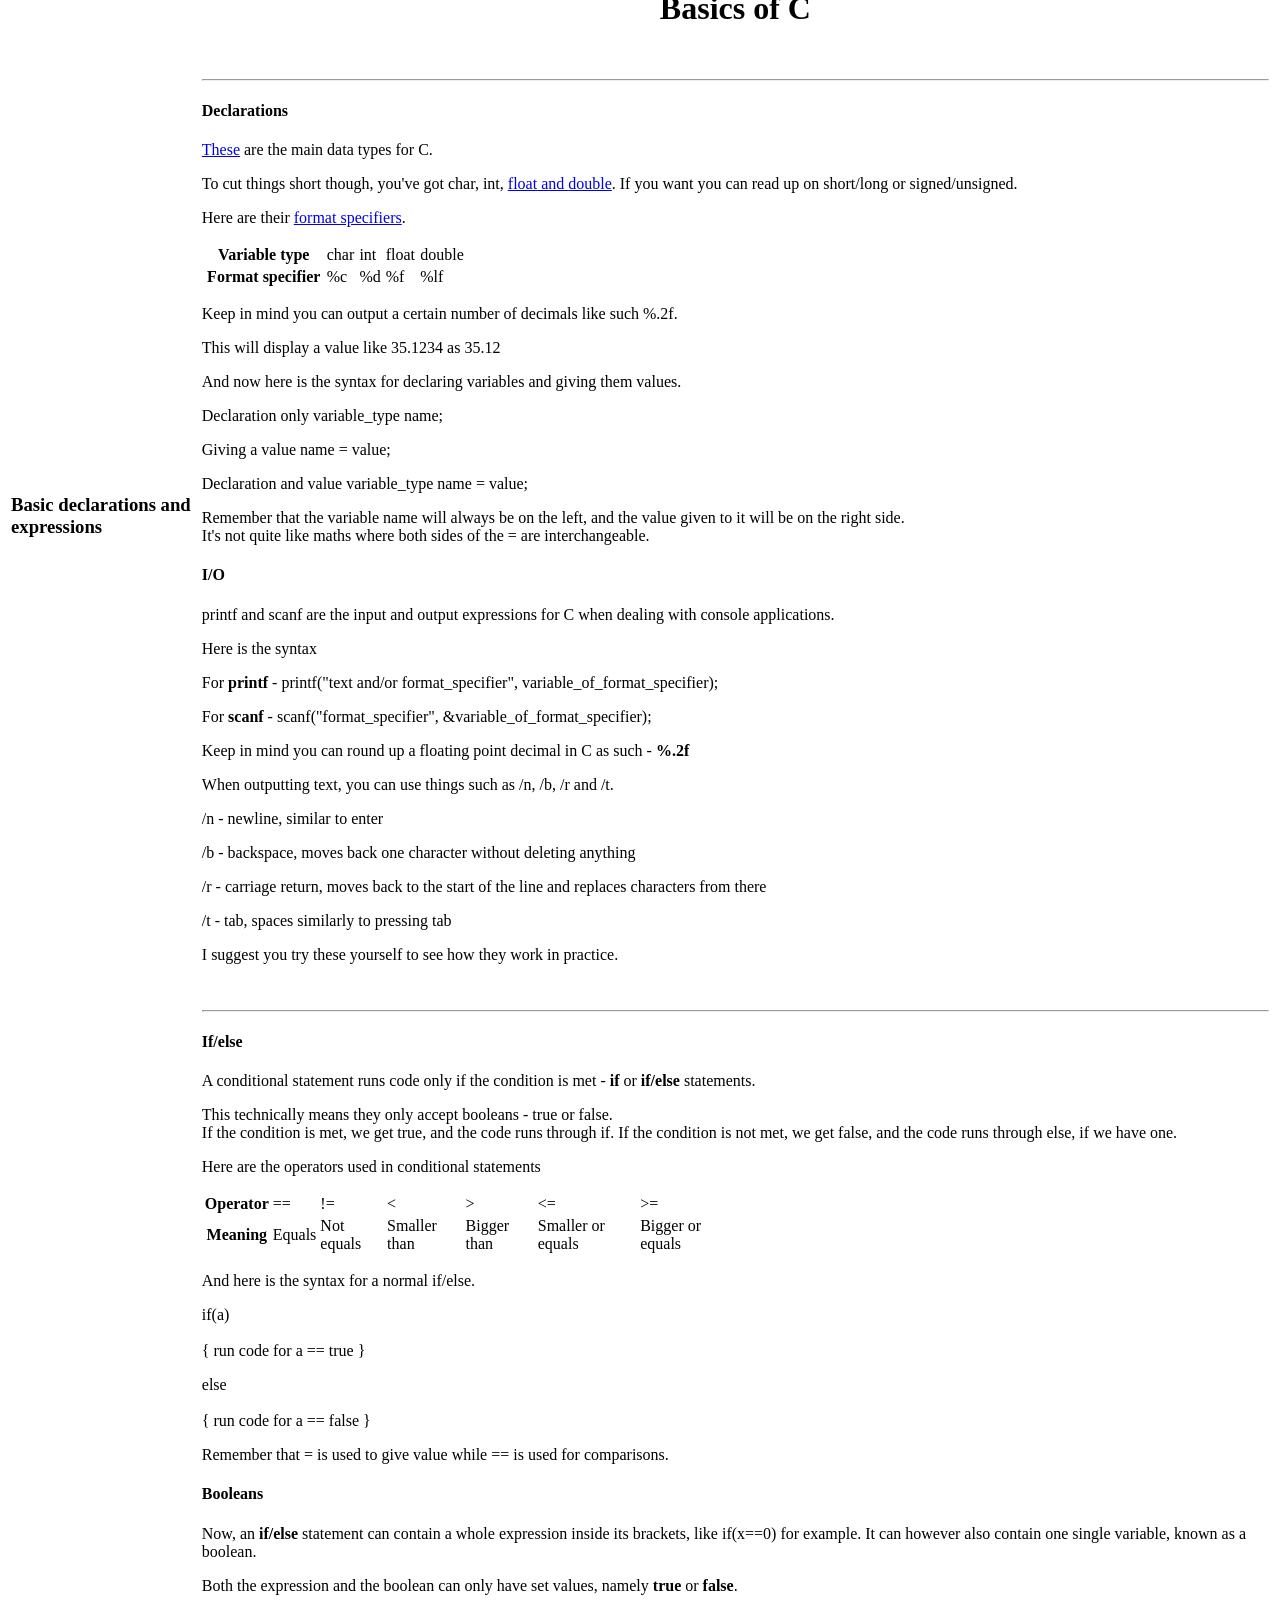
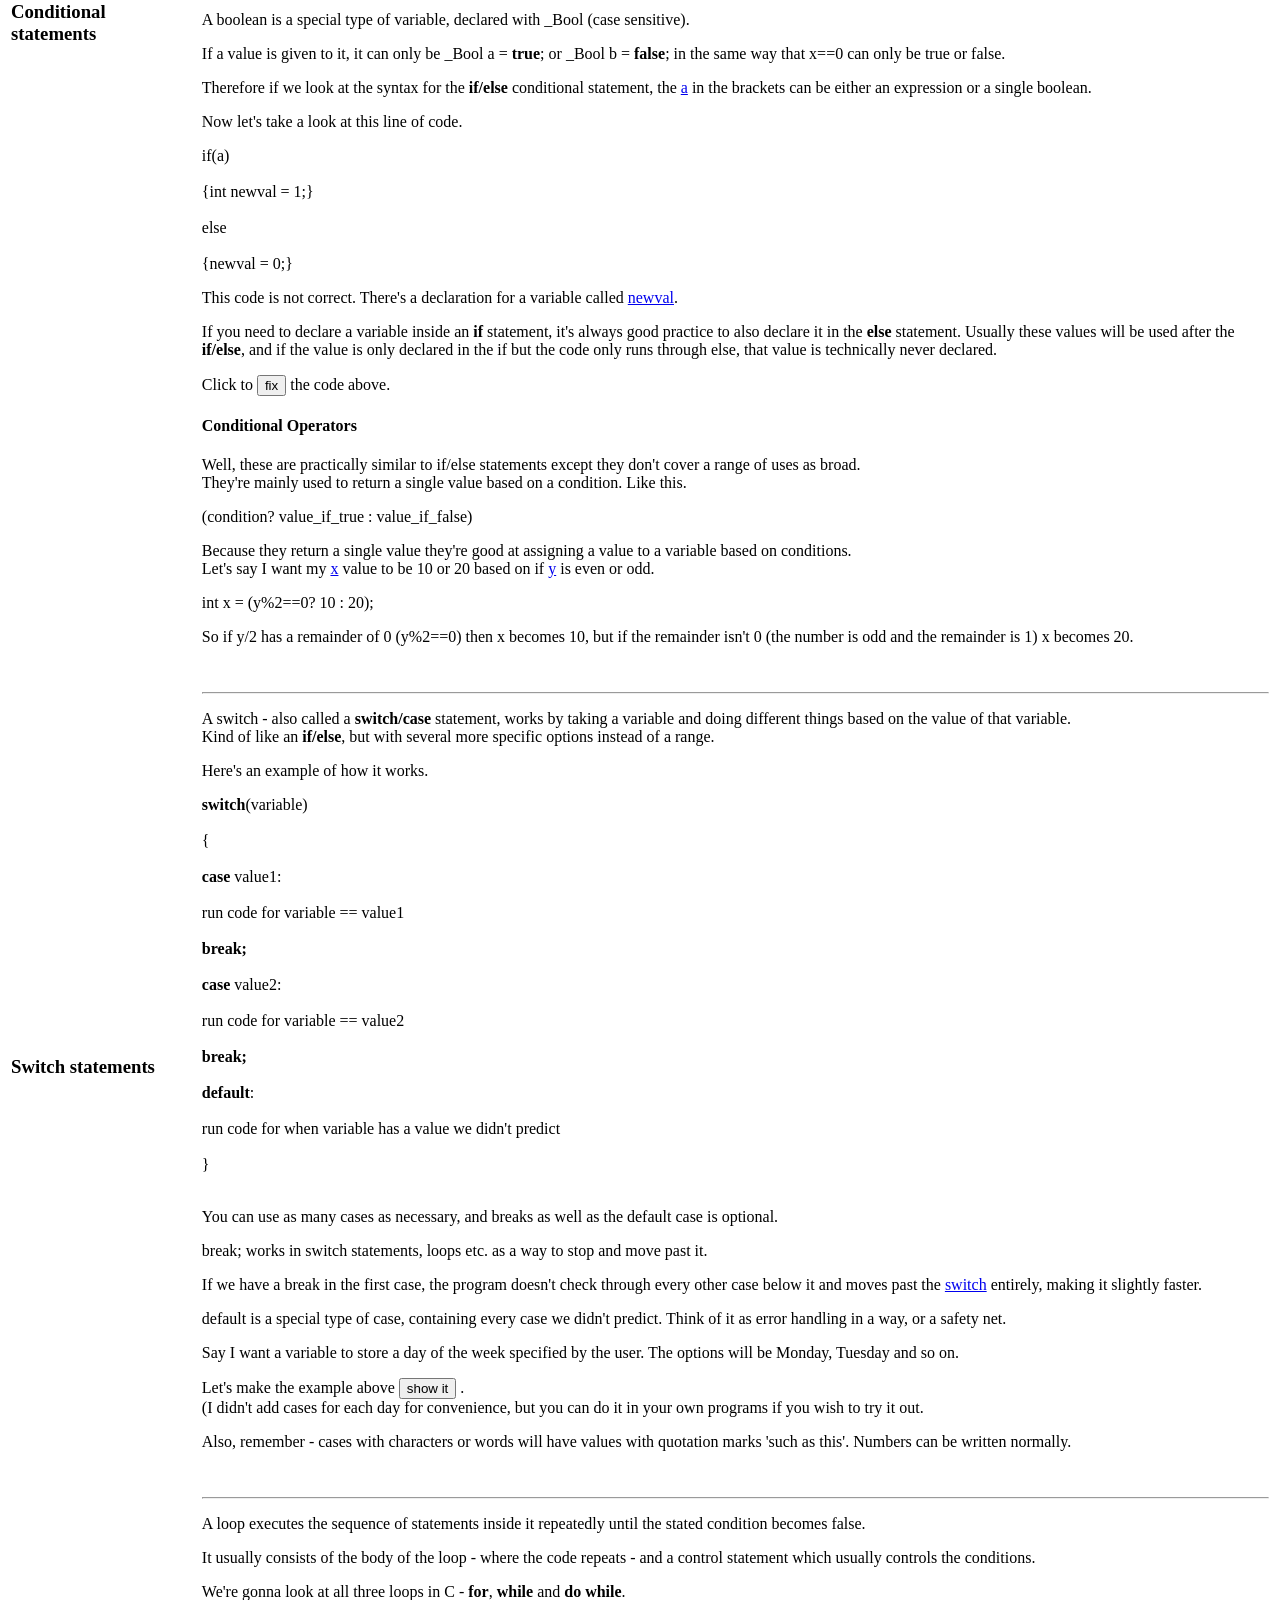
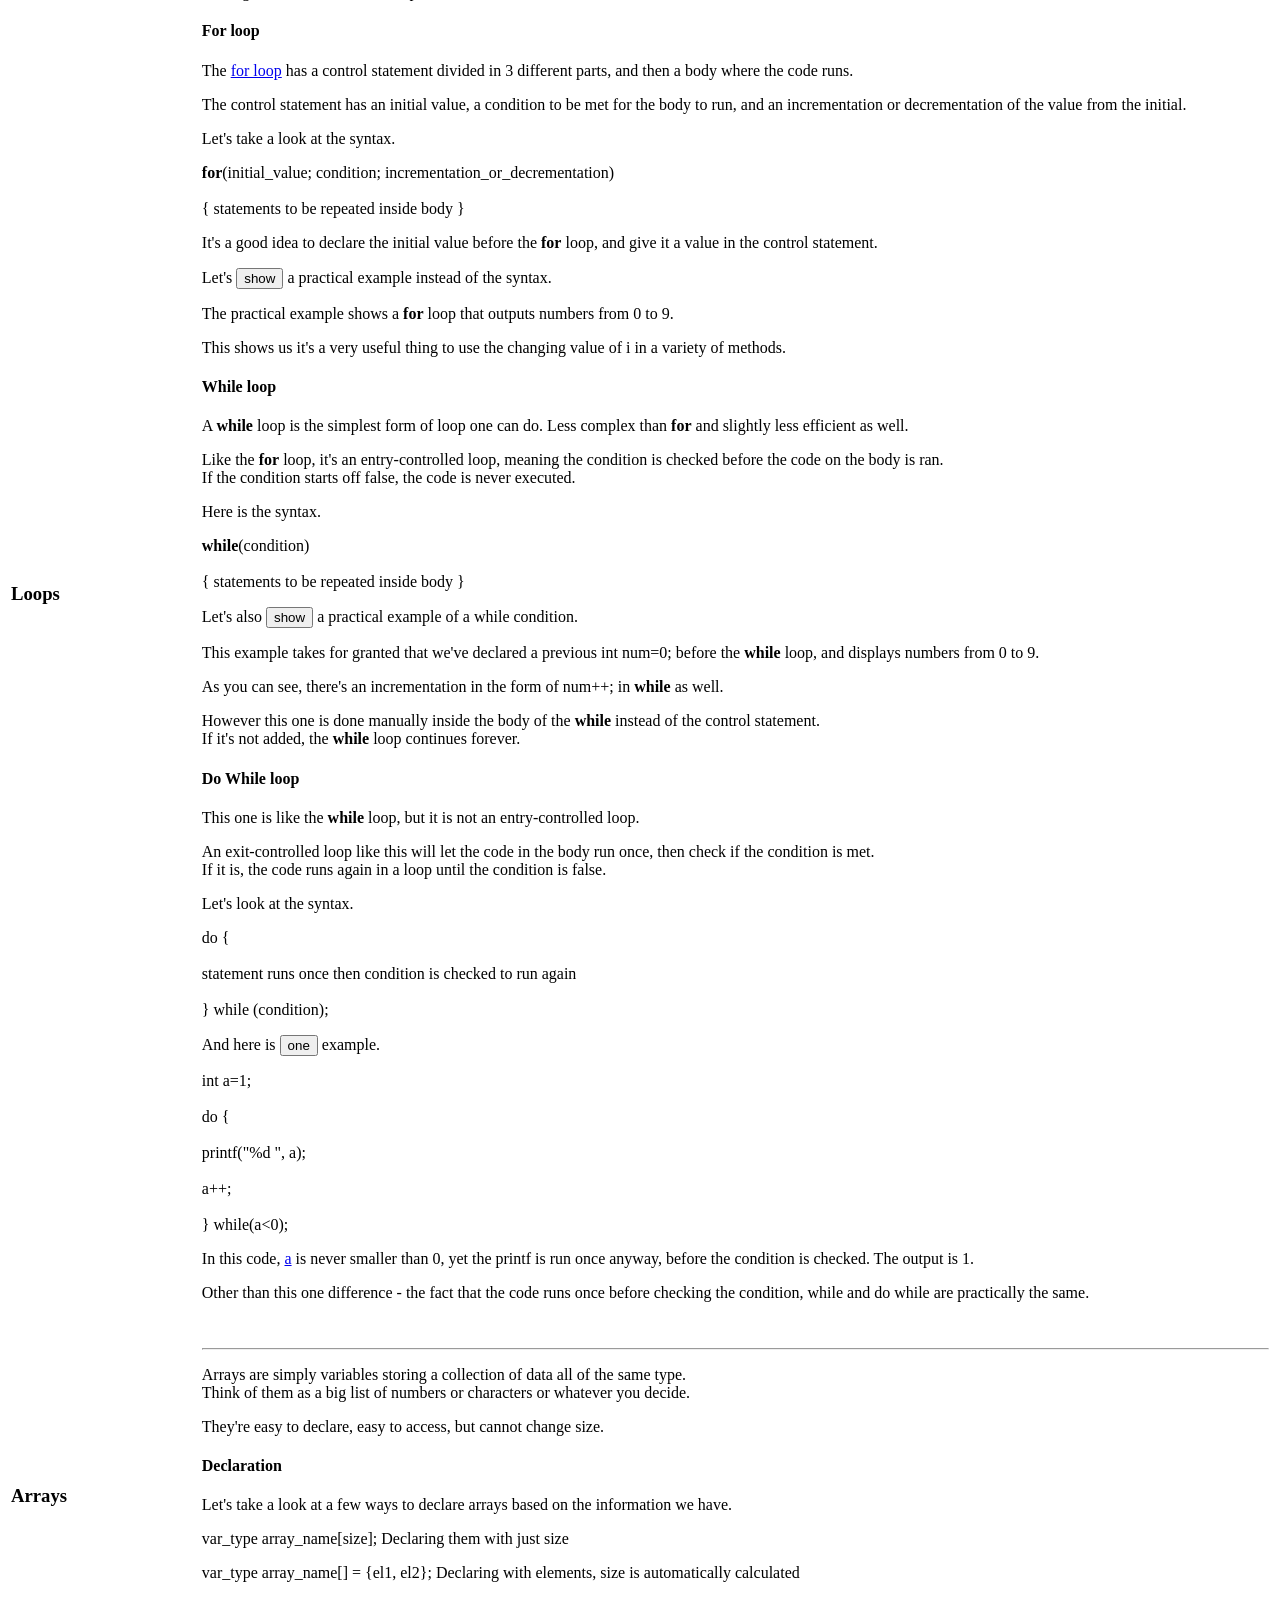
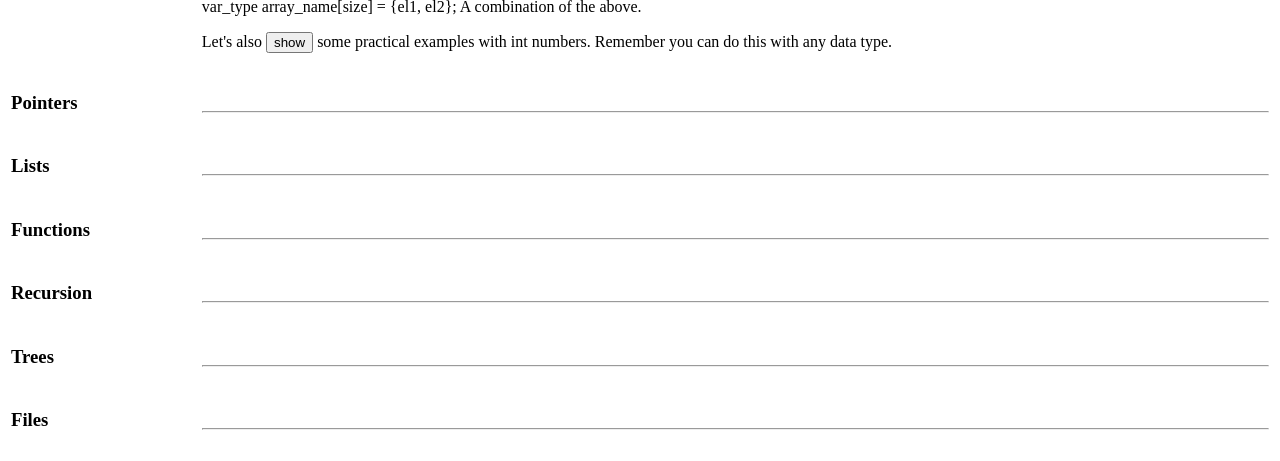
==== commit 6e77ecd8: "renamed theme" ====
--- a/index.html
+++ b/index.html
@@ -8,11 +8,10 @@
     <meta name="author" content="ted">
     <title>Wal's C lessons</title>
 
-<!--    <link rel="stylesheet" type="text/css" href="lightTheme.css" id="theme1">-->
-    <link rel="stylesheet" type="text/css" href="darkTheme.css" id="theme">
-
+    <link rel="stylesheet" type="text/css" href="style.css" id="theme">
     <link rel="stylesheet" href="https://fonts.googleapis.com/css2?family=Roboto">
     <link rel="shortcut icon" href="favicon.ico?" type="image/x-icon"/>
+    <link rel="stylesheet" href="https://use.fontawesome.com/releases/v5.10.2/css/all.css">
     <script>
         function remove() {
             var rm = document.getElementsByClassName("removable");
@@ -142,21 +141,21 @@
                 ch_doWhile = 0;
             }
         }
+
         var ch_arr = 0;
+
         function correctArrDecl(choice) {
             var v1 = document.getElementById("arr1");
             var v2 = document.getElementById("arr2");
             var v3 = document.getElementById("arr3");
-            if(choice===0)
-            {
+            if (choice === 0) {
                 v1.innerHTML = "int a[4];";
                 v2.innerHTML = "int a[] = {14, 5, 6, 10}";
                 v3.innerHTML = "int a[4] = {14, 5, 6, 10}";
                 document.getElementById("arrButton1").innerText = "hide";
                 ch_arr = 1;
             }
-            if(choice===1)
-            {
+            if (choice === 1) {
                 v1.innerHTML = saveArrdata1;
                 v2.innerHTML = saveArrdata2;
                 v3.innerHTML = saveArrdata3;
@@ -167,7 +166,7 @@
         }
 
         var theme = 1;
-        var pos;
+
         function switchTheme(n) {
             // pos = document.documentElement.scrollTop || document.body.scrollTop;
             var body = document.getElementById("body")
@@ -178,30 +177,39 @@
                 // dark.rel = "stylesheet";
                 // light.rel = "stylesheet alternate";
                 body.className = "light";
-                bt.innerHTML = "Light Theme";
+                bt.innerHTML = "Dark Theme";
                 theme = 0;
             } else {
                 // light.rel = "stylesheet";
                 // dark.rel = "stylesheet alternate";
                 body.className = "dark"
-                bt.innerHTML = "Dark Theme";
+                bt.innerHTML = "Light Theme";
                 theme = 1;
             }
         }
 
-        // function scrollTop() {
-        //     window.scrollTo(0, 0);
-        // }
+<<<<<<< Updated upstream
+        function scrollTo(topic) {
+            $('html, body').animate({
+                scrollTop: $(topic).offset().top - $(".navbar").height() // minus the nav height
+            }, 1000);
+        }
+
+=======
+>>>>>>> Stashed changes
+        function scrollTop() {
+            window.scrollTo(0, 0);
+        }
     </script>
 </head>
 <body class="dark" id="body">
-<div class="full">
+<<<<<<< Updated upstream
 <div class="navbar">
     <ul>
-<!--        <li><a href="#" onclick="scrollTop();" style="font-family: Consolas, monospace;">></a></li>-->
-        <li><a href="#topic1">Basic declarations and expressions</a></li>
+        <li><a href="#" onclick="scrollTop();" style="font-family: Consolas, monospace;">></a></li>
+        <li><a href="#" onclick="scrollTo('#topic1')">Basic declarations and expressions</a></li>
         <li><a href="#topic2">Conditional Statements</a></li>
-        <li><a href="#topic3">Switch Statements</a></li>
+        <li><a href="#" onclick="scrollTo('#topic3')">Switch Statements</a></li>
         <li><a href="#topic4">Loops</a></li>
         <li><a href="#topic5">Arrays</a></li>
         <li><a href="#topic6">Pointers</a></li>
@@ -211,9 +219,116 @@
         <li><a href="#topic10">Trees</a></li>
         <li><a href="#topic11">Files</a></li>
         <li style="float: right"><a href="#" onclick="switchTheme(theme);" id="themeButton">Dark Theme</a></li>
+        <li style="float: right"></li>
+
     </ul>
+=======
+<div class="full">
+    <div class="navbar">
+        <ul>
+            <li><a href="#" onclick="scrollTop();" style="font-family: Consolas, monospace;">></a></li>
+            <li><a href="#topic1">Basic declarations and expressions</a></li>
+            <li><a href="#topic2">Conditional Statements</a></li>
+            <li><a href="#topic3">Switch Statements</a></li>
+            <li><a href="#topic4">Loops</a></li>
+            <li><a href="#topic5">Arrays</a></li>
+            <li><a href="#topic6">Pointers</a></li>
+            <li><a href="#topic7">Lists</a></li>
+            <li><a href="#topic8">Functions</a></li>
+            <li><a href="#topic9">Recursion</a></li>
+            <li><a href="#topic10">Trees</a></li>
+            <li><a href="#topic11">Files</a></li>
+            <li style="float: right"><a href="#" onclick="switchTheme(theme);" id="themeButton">Light Theme</a></li>
+        </ul>
+    </div>
+    <div class="flexcontainer">
+        <div class="flexrow"><!-- header start -->
+            <div class="flexcol flexleft">
+            </div>
+            <div class="flexcol flexright">
+                <h1 class="header">Basics of C</h1>
+            </div><!-- header end -->
+        </div>
+        <div class="flexrow"><!-- title start -->
+            <div class="flexcol flexleft">
+                <h3 class="header">Basic declarations and expressions</h3>
+            </div>
+            <div class="flexcol flexright">
+                <hr>
+            </div>
+        </div><!-- title end -->
+        <div class="flexrow"><!-- text start -->
+            <div class="flexcol flexleft">
+            </div>
+            <div class="flexcol flexright">
+                <h4 class="header2">Declarations</h4>
+                <p><a href="https://en.wikipedia.org/wiki/C_data_types#Main_types">These</a> are the main data types for
+                    C.
+                </p>
+                <p>To cut things short though, you've got <span class="wrap">char</span>, <span class="wrap">int</span>,
+                    <a href="https://www.geeksforgeeks.org/difference-float-double-c-cpp/"><span
+                            class="wrap">float</span>
+                        and <span class="wrap">double</span></a>.
+                    If you want you can read up on short/long or signed/unsigned.</p>
+                <p>Here are their <a
+                        href="https://codeforwin.org/2015/05/list-of-all-format-specifiers-in-c-programming.html">format
+                    specifiers</a>.</p>
+                <table style="width: 25%">
+                    <tr>
+                        <th class="tab">Variable type</th>
+                        <td class="tab">char</td>
+                        <td class="tab">int</td>
+                        <td class="tab">float</td>
+                        <td class="tab">double</td>
+                    </tr>
+                    <tr>
+                        <th class="tab">Format specifier</th>
+                        <td class="tab">%c</td>
+                        <td class="tab">%d</td>
+                        <td class="tab">%f</td>
+                        <td class="tab">%lf</td>
+                    </tr>
+                </table>
+                <p>Keep in mind you can output a certain number of decimals like such <span class="wrap">%.2f</span>.
+                </p>
+                <p>This will display a value like 35.1234 as 35.12</p>
+                <p>And now here is the syntax for declaring variables and giving them values.</p>
+                <p>Declaration only <span class="wrap">variable_type name;</span></p>
+                <p>Giving a value <span class="wrap">name = value;</span></p>
+                <p>Declaration and value <span class="wrap">variable_type name = value;</span></p>
+                <p>Remember that the variable name will always be on the left, and the value given to it will be on the
+                    right side.<br>
+                    It's not quite like maths where both sides of the = are interchangeable.</p>
+
+                <h4 class="header2">I/O</h4>
+                <p><span class="wrap">printf</span> and <span class="wrap">scanf</span> are the input and output
+                    expressions
+                    for C when dealing with console applications.</p>
+                <p>Here is the syntax</p>
+                <p>For <b>printf</b> - <span class="wrap">printf("text and/or format_specifier", variable_of_format_specifier);</span>
+                </p>
+                <p>For <b>scanf</b> - <span
+                        class="wrap">scanf("format_specifier", &variable_of_format_specifier);</span>
+                </p>
+                <p>Keep in mind you can round up a floating point decimal in C as such - <b>%.2f</b></p>
+                <p>When outputting text, you can use things such as <span class="wrap">/n</span>, <span
+                        class="wrap">/b</span>,
+                    <span class="wrap">/r</span> and <span class="wrap">/t</span>.</p>
+                <p><span class="wrap">/n</span> - newline, similar to enter</p>
+                <p><span class="wrap">/b</span> - backspace, moves back one character without deleting anything</p>
+                <p><span class="wrap">/r</span> - carriage return, moves back to the start of the line and replaces
+                    characters from there</p>
+                <p><span class="wrap">/t</span> - tab, spaces similarly to pressing tab</p>
+                <p>I suggest you try these yourself to see how they work in practice.</p>
+                <!--            <div id="topic2"></div>-->
+            </div>
+        </div>
+        <!--    end    -->
+    </div>
+>>>>>>> Stashed changes
 </div>
 <table class="contain">
+
     <tr>
         <th class="titles"></th>
         <td rowspan="20" style="width: auto; height: 100%">
@@ -521,7 +636,8 @@
             <p><span class="wrap" id="arr1">var_type array_name[size];</span> Declaring them with just size</p>
             <p><span class="wrap" id="arr2">var_type array_name[] = {el1, el2};</span> Declaring with elements, size is
                 automatically calculated</p>
-            <p><span class="wrap" id="arr3">var_type array_name[size] = {el1, el2};</span> A combination of the above.</p>
+            <p><span class="wrap" id="arr3">var_type array_name[size] = {el1, el2};</span> A combination of the above.
+            </p>
             <p>Let's also
                 <button id="arrButton1" onclick="correctArrDecl(ch_arr)">show</button>
                 some practical examples with int numbers. Remember you can do this with any data type.
@@ -596,6 +712,5 @@
     </tr>
 
 </table>
-</div>
 </body>
-</html>+</html>
--- a/style.css
+++ b/style.css
@@ -0,0 +1,294 @@
+/*noinspection CssRedundantUnit,CssUnknownTarget*/
+@media screen and (max-device-width: 481px) {
+    .wrap {
+        border: none;
+    }
+<<<<<<< Updated upstream:darkTheme.css
+    body {
+        padding-top: 0px;
+=======
+    ul {
+        list-style-type: none;
+        margin: 0;
+        padding: 0;
+        width: 25%;
+        background-color: #f1f1f1;
+        position: fixed;
+        height: 100%;
+        overflow: auto;
+    }
+
+    li a {
+        display: block;
+        color: #000;
+        padding: 8px 16px;
+        text-decoration: none;
+    }
+
+    li a.active {
+        background-color: #4CAF50;
+        color: white;
+    }
+
+    li a:hover:not(.active) {
+        background-color: #555;
+        color: white;
+>>>>>>> Stashed changes:style.css
+    }
+}
+
+body.light {
+    --PageBgColour: #F0F0F0;
+    --PageTextColour: #403f53;
+
+    --ButtonBgColour: initial;
+    --ButtonTextColour: initial;
+
+    --Header12Colour: #3b615d;
+
+    --NavbarBgColour: white;
+    --NavbarBorderBottom: 1px solid lightslategray;
+
+    --AColour: #3e66b8;
+
+    --UlBgColour: #333;
+
+    --LiAColour: white;
+    --LiAHoverBgColour: #111;
+
+    --WrapBorder: 1px solid lightgray;
+    --WrapColour: #1b6963;
+
+    --HrBorder: 1px solid #0099ff;
+
+    --TdTabThTabBorder: 1px solid lightgray;
+}
+
+body.dark {
+    /*body set*/
+    --BodyBgColour: #292D3E;
+    --BodyTextColour: #A6ACCD;
+    /*button set*/
+    --ButtonBgColour: #2E3C43;
+    --ButtonTextColour: #FFFFFF;
+    --ButtonBorder: 1px solid #515772;
+    /*headers set*/
+    --Header12Colour: #9e7b9b;
+    /*navbar set*/
+    --NavbarBgColour: #292D3E;
+    --NavbarBorderBottom: 1px solid #515772;
+    /*a set*/
+    --AColour: #f07178;
+    /*ul set*/
+    --UlBgColour: #292D3E;
+    /*li a set*/
+    --LiAColour: #f07178;
+    --LiAHoverBgColour: #444267;
+    /*wrap set*/
+    --WrapBorder: 1px solid #515772;
+    --WrapColour: #ff9d80;
+    /*hr set*/
+    --HrBorder: 1px solid #515772;
+    /*table set*/
+    --TdTabThTabBorder: 1px solid #515772;
+}
+
+
+html {
+    scroll-behavior: smooth;
+}
+
+body {
+    padding-top: 44px;
+    background-color: var(--BodyBgColour);
+    color: var(--BodyTextColour);
+    transition: background .5s;
+    margin: 0;
+    overflow: scroll;
+    height: 100%;
+    /*padding-top: 3em;*/
+}
+.full {
+    background-color: var(--BodyBgColour);
+    color: var(--BodyTextColour);
+    transition: background .5s;
+    margin: 0;
+    width: 100%;
+    height: 100%;
+}
+
+.header, .header2 {
+    color: var(--Header12Colour);
+}
+
+.header {
+    font-weight: bold;
+    font-family: 'Roboto', serif;
+}
+
+.header2 {
+    font-weight: normal;
+}
+
+.info {
+    padding-left: 30px;
+    text-align: left;
+}
+
+.titles {
+    width: 25%;
+    text-align: right;
+    vertical-align: top;
+}
+
+.wrap {
+    border: var(--WrapBorder);
+    color: var(--WrapColour);
+    padding: 4px;
+    display: inline;
+    font-family: Consolas, monospace;
+    border-collapse: collapse;
+    text-align: center;
+    margin: 5px;
+}
+
+.navbar {
+    background-color: var(--NavbarBgColour);
+    border-bottom: var(--NavbarBorderBottom);
+    overflow: hidden;
+    position: fixed;
+    top: 0;
+    width: 100%;
+    height: auto;
+}
+
+ul {
+    background-color: var(--UlBgColour);
+    list-style-type: none;
+    margin: 0;
+    padding: 0;
+    overflow: hidden;
+}
+
+li {
+    float: left;
+}
+
+li a {
+    color: var(--LiAColour);
+    display: block;
+    text-align: center;
+    padding: 0.8em 1em;
+    text-decoration: none;
+    /*width: fit-content;*/
+}
+li a:hover{
+    background-color: var(--LiAHoverBgColour);
+}
+
+button {
+    background-color: var(--ButtonBgColour);
+    color: var(--ButtonTextColour);
+    border: var(--ButtonBorder);
+    border-radius: 4px;
+    text-align: center;
+    text-decoration: none;
+    outline: none;
+}
+
+a {
+    color: var(--AColour);
+}
+
+a:link {
+    text-decoration: none;
+}
+
+a:visited {
+    text-decoration: none;
+}
+
+a:hover {
+    text-decoration: none;
+}
+
+a:active {
+    text-decoration: none;
+}
+
+hr {
+    border: var(--HrBorder);
+    vertical-align: center;
+    margin: 2em 0em;
+}
+
+table.contain {
+    font-family: arial, sans-serif;
+    border-collapse: collapse;
+    width: 100%;
+    alignment: left;
+    margin-top: 40px;
+}
+
+td, th {
+    text-align: left;
+    padding: 3px;
+}
+
+td.tab, th.tab {
+    border: var(--TdTabThTabBorder);
+    font-family: arial, sans-serif;
+    border-collapse: collapse;
+    text-align: center;
+}
+
+.flexcontainer {
+    margin-top: 3em;
+}
+
+.flexrow {
+    display: -ms-flexbox;
+    display: -webkit-flex;
+    display: flex;
+    text-align: left;
+    padding: 3px;
+    font-family: arial, sans-serif;
+}
+
+.flexleft {
+    -webkit-flex: 1;
+    -ms-flex: 1;
+    flex: 1;
+    border: 1px solid red;
+    text-align: right;
+}
+
+.flexright {
+    -webkit-flex: 3;
+    -ms-flex: 3;
+    flex: 3;
+    border: 1px dashed black;
+    vertical-align: center;
+}
+
+.flexcol {
+    /*padding: 1em;*/
+    margin-left: 1em;
+    /*border: 1px solid;*/
+}
+
+::-webkit-scrollbar {
+    width: 10px;
+}
+
+::-webkit-scrollbar-track {
+    background-color: inherit;
+}
+
+::-webkit-scrollbar-thumb {
+    background: #888;
+}
+
+::-webkit-scrollbar-thumb:hover {
+    background: #555;
+}
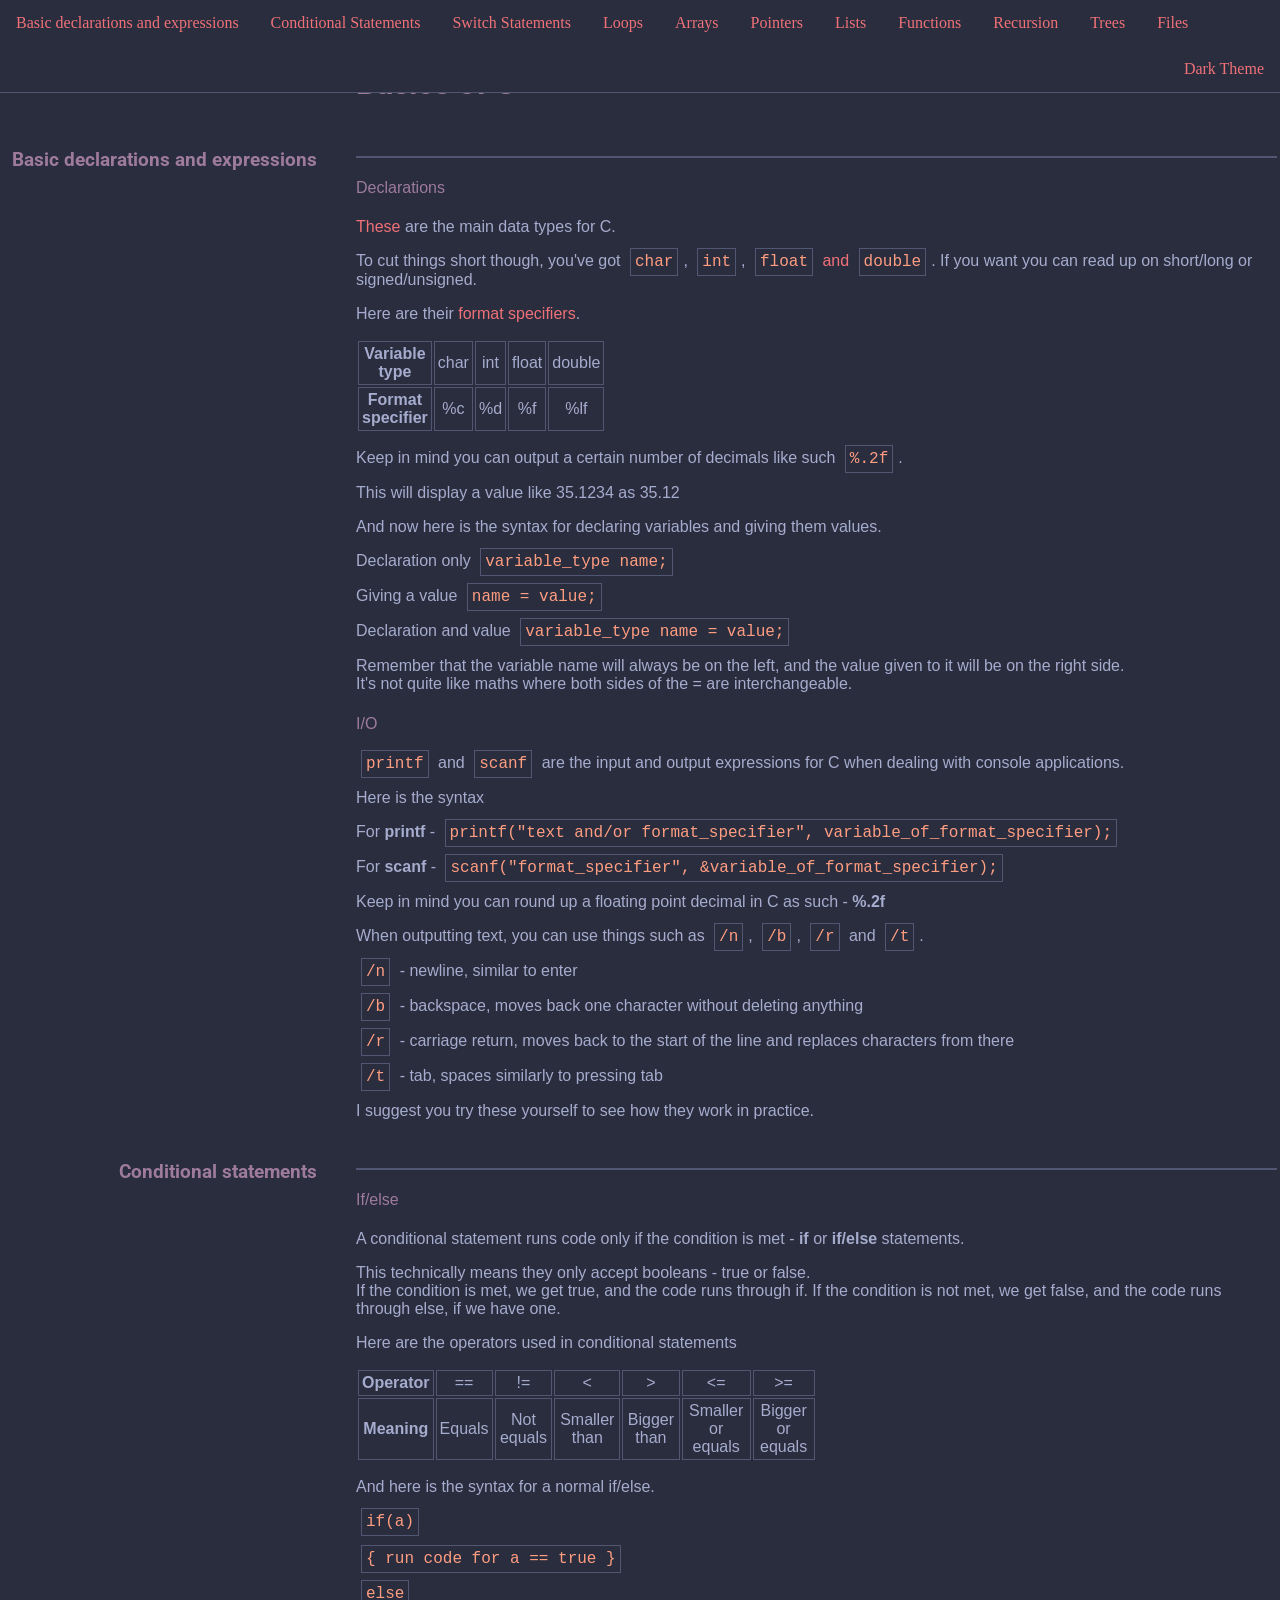
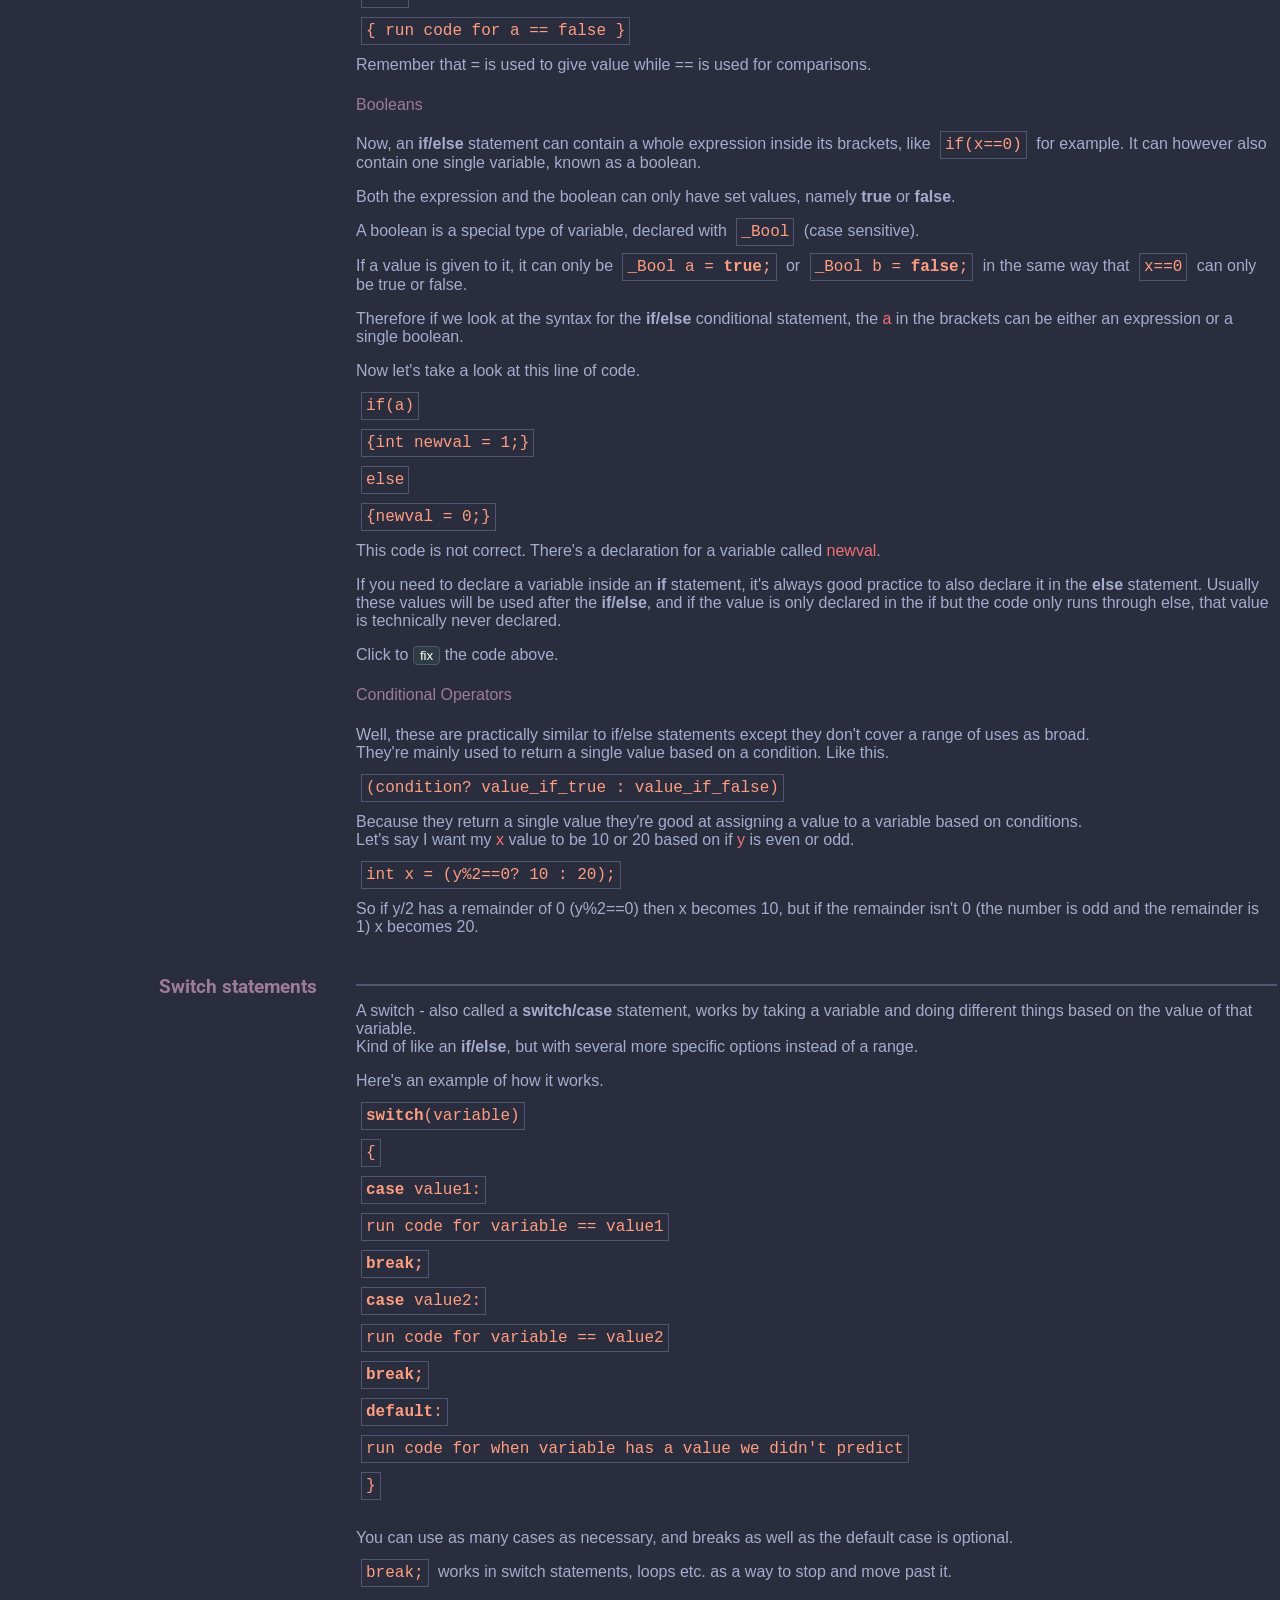
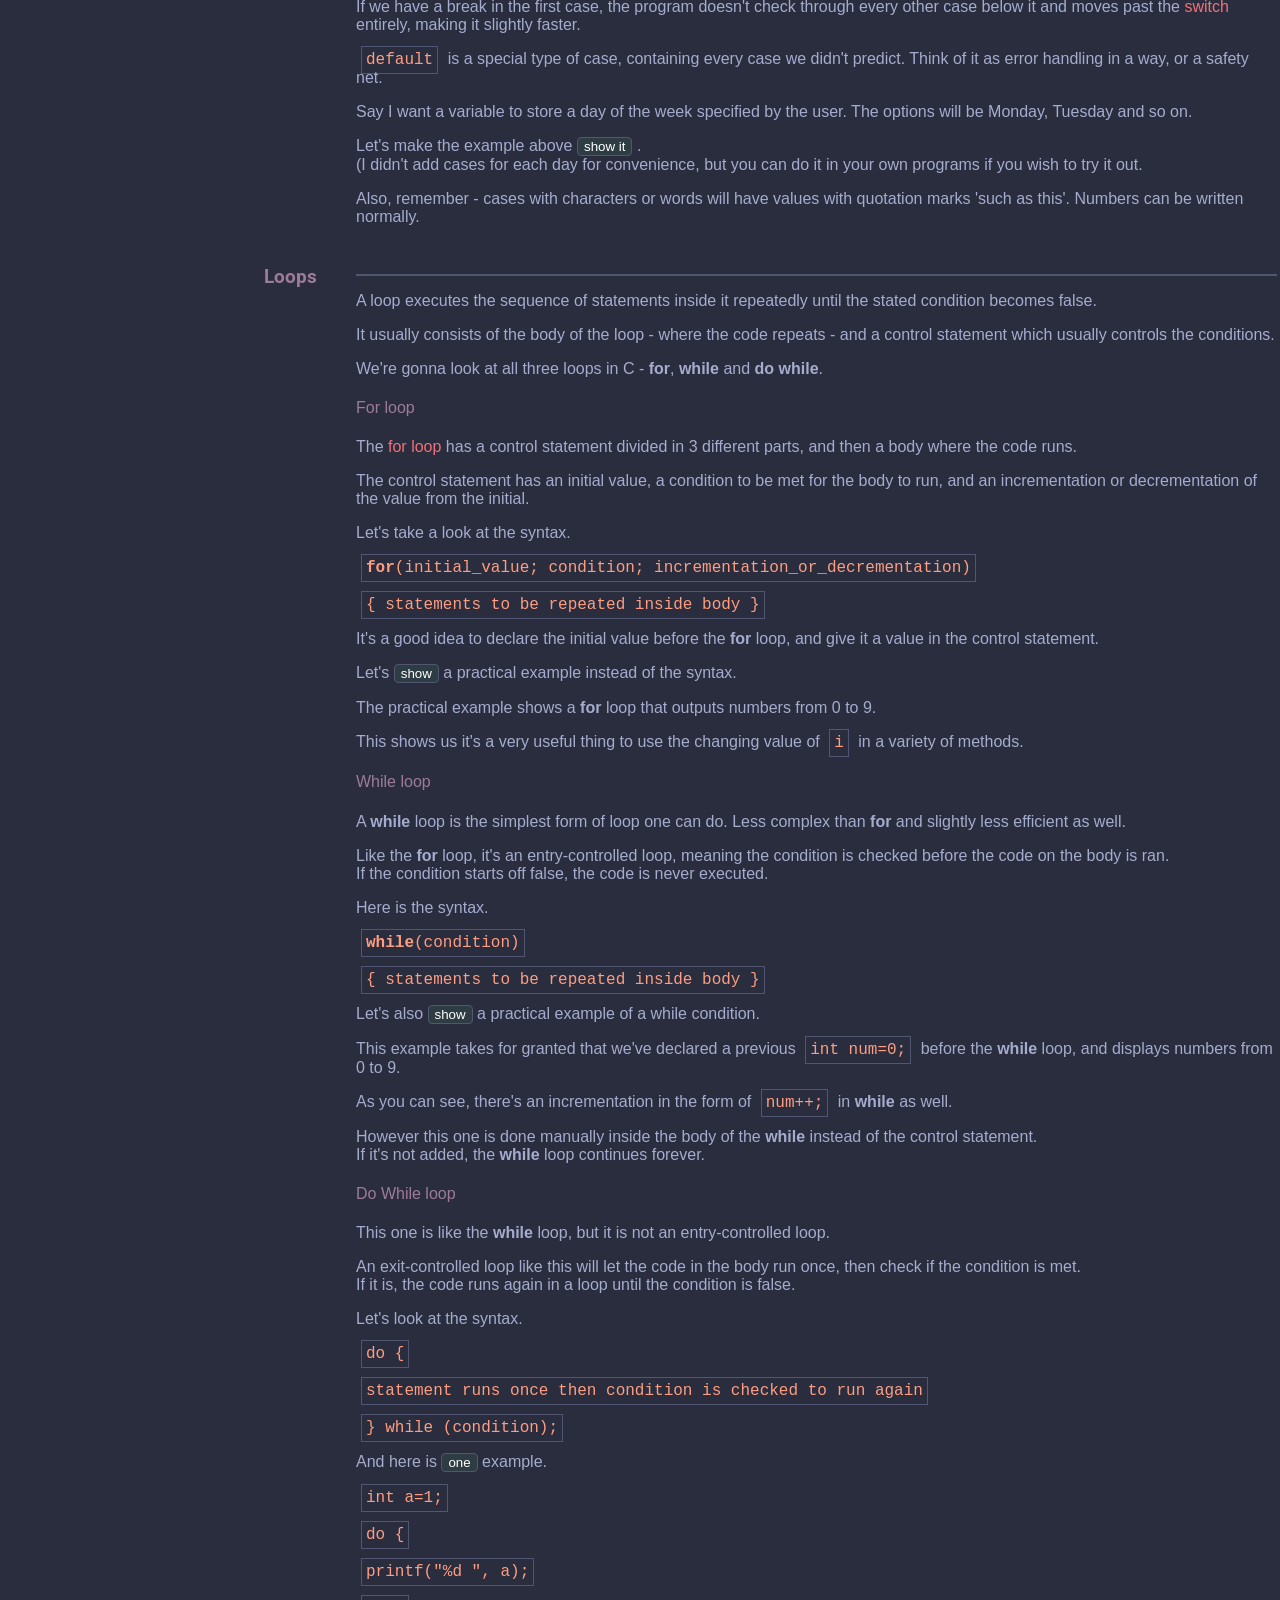
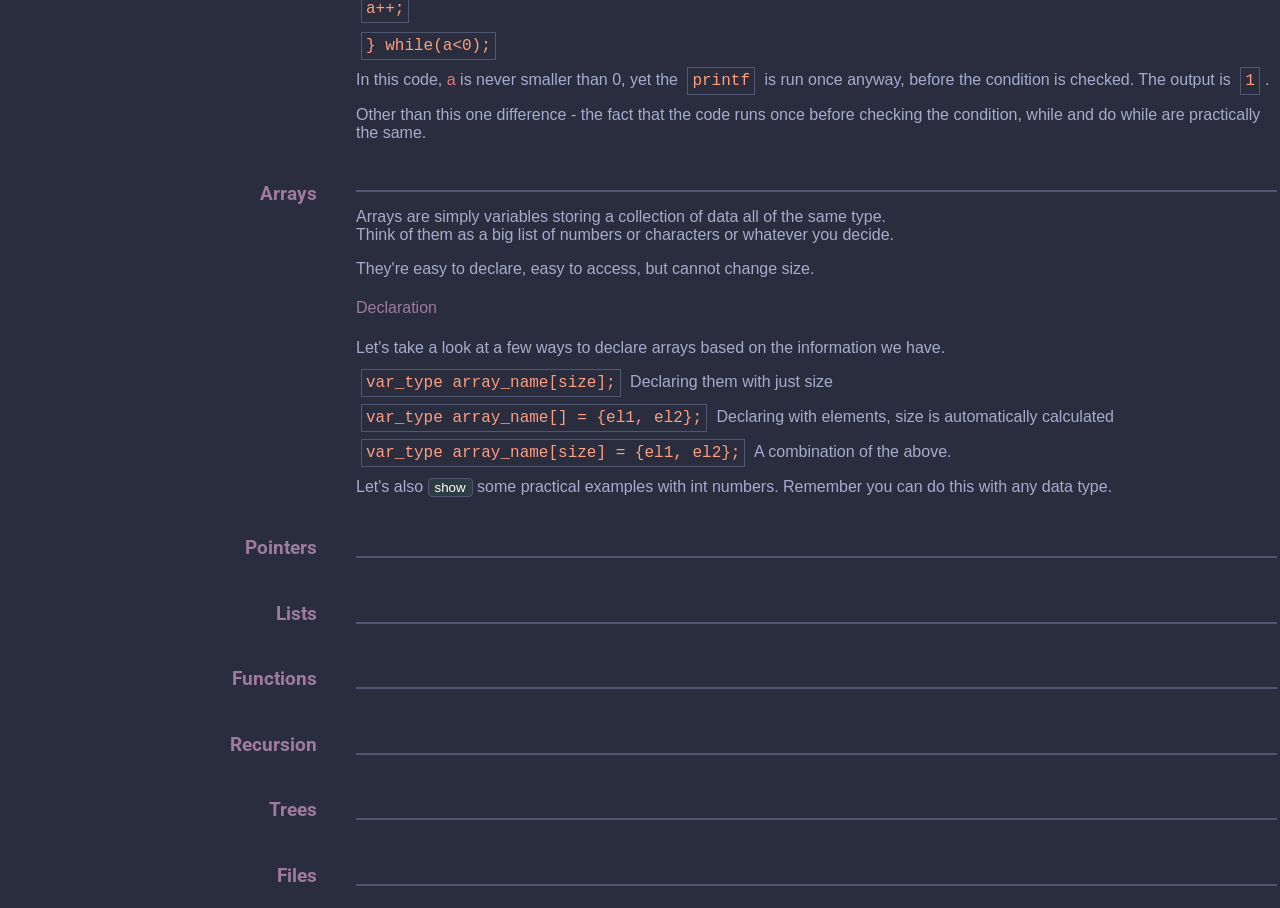
==== commit e94a9b52: "Fixing your dumb issue" ====
--- a/index.html
+++ b/index.html
@@ -8,10 +8,11 @@
     <meta name="author" content="ted">
     <title>Wal's C lessons</title>
 
-    <link rel="stylesheet" type="text/css" href="style.css" id="theme">
+<!--    <link rel="stylesheet" type="text/css" href="lightTheme.css" id="theme1">-->
+    <link rel="stylesheet" type="text/css" href="darkTheme.css" id="theme">
+
     <link rel="stylesheet" href="https://fonts.googleapis.com/css2?family=Roboto">
     <link rel="shortcut icon" href="favicon.ico?" type="image/x-icon"/>
-    <link rel="stylesheet" href="https://use.fontawesome.com/releases/v5.10.2/css/all.css">
     <script>
         function remove() {
             var rm = document.getElementsByClassName("removable");
@@ -141,21 +142,21 @@
                 ch_doWhile = 0;
             }
         }
-
         var ch_arr = 0;
-
         function correctArrDecl(choice) {
             var v1 = document.getElementById("arr1");
             var v2 = document.getElementById("arr2");
             var v3 = document.getElementById("arr3");
-            if (choice === 0) {
+            if(choice===0)
+            {
                 v1.innerHTML = "int a[4];";
                 v2.innerHTML = "int a[] = {14, 5, 6, 10}";
                 v3.innerHTML = "int a[4] = {14, 5, 6, 10}";
                 document.getElementById("arrButton1").innerText = "hide";
                 ch_arr = 1;
             }
-            if (choice === 1) {
+            if(choice===1)
+            {
                 v1.innerHTML = saveArrdata1;
                 v2.innerHTML = saveArrdata2;
                 v3.innerHTML = saveArrdata3;
@@ -166,7 +167,7 @@
         }
 
         var theme = 1;
-
+        var pos;
         function switchTheme(n) {
             // pos = document.documentElement.scrollTop || document.body.scrollTop;
             var body = document.getElementById("body")
@@ -188,28 +189,19 @@
             }
         }
 
-<<<<<<< Updated upstream
-        function scrollTo(topic) {
-            $('html, body').animate({
-                scrollTop: $(topic).offset().top - $(".navbar").height() // minus the nav height
-            }, 1000);
-        }
-
-=======
->>>>>>> Stashed changes
-        function scrollTop() {
-            window.scrollTo(0, 0);
-        }
+        // function scrollTop() {
+        //     window.scrollTo(0, 0);
+        // }
     </script>
 </head>
 <body class="dark" id="body">
-<<<<<<< Updated upstream
+<div class="full">
 <div class="navbar">
     <ul>
-        <li><a href="#" onclick="scrollTop();" style="font-family: Consolas, monospace;">></a></li>
-        <li><a href="#" onclick="scrollTo('#topic1')">Basic declarations and expressions</a></li>
+<!--        <li><a href="#" onclick="scrollTop();" style="font-family: Consolas, monospace;">></a></li>-->
+        <li><a href="#topic1">Basic declarations and expressions</a></li>
         <li><a href="#topic2">Conditional Statements</a></li>
-        <li><a href="#" onclick="scrollTo('#topic3')">Switch Statements</a></li>
+        <li><a href="#topic3">Switch Statements</a></li>
         <li><a href="#topic4">Loops</a></li>
         <li><a href="#topic5">Arrays</a></li>
         <li><a href="#topic6">Pointers</a></li>
@@ -219,116 +211,9 @@
         <li><a href="#topic10">Trees</a></li>
         <li><a href="#topic11">Files</a></li>
         <li style="float: right"><a href="#" onclick="switchTheme(theme);" id="themeButton">Dark Theme</a></li>
-        <li style="float: right"></li>
-
     </ul>
-=======
-<div class="full">
-    <div class="navbar">
-        <ul>
-            <li><a href="#" onclick="scrollTop();" style="font-family: Consolas, monospace;">></a></li>
-            <li><a href="#topic1">Basic declarations and expressions</a></li>
-            <li><a href="#topic2">Conditional Statements</a></li>
-            <li><a href="#topic3">Switch Statements</a></li>
-            <li><a href="#topic4">Loops</a></li>
-            <li><a href="#topic5">Arrays</a></li>
-            <li><a href="#topic6">Pointers</a></li>
-            <li><a href="#topic7">Lists</a></li>
-            <li><a href="#topic8">Functions</a></li>
-            <li><a href="#topic9">Recursion</a></li>
-            <li><a href="#topic10">Trees</a></li>
-            <li><a href="#topic11">Files</a></li>
-            <li style="float: right"><a href="#" onclick="switchTheme(theme);" id="themeButton">Light Theme</a></li>
-        </ul>
-    </div>
-    <div class="flexcontainer">
-        <div class="flexrow"><!-- header start -->
-            <div class="flexcol flexleft">
-            </div>
-            <div class="flexcol flexright">
-                <h1 class="header">Basics of C</h1>
-            </div><!-- header end -->
-        </div>
-        <div class="flexrow"><!-- title start -->
-            <div class="flexcol flexleft">
-                <h3 class="header">Basic declarations and expressions</h3>
-            </div>
-            <div class="flexcol flexright">
-                <hr>
-            </div>
-        </div><!-- title end -->
-        <div class="flexrow"><!-- text start -->
-            <div class="flexcol flexleft">
-            </div>
-            <div class="flexcol flexright">
-                <h4 class="header2">Declarations</h4>
-                <p><a href="https://en.wikipedia.org/wiki/C_data_types#Main_types">These</a> are the main data types for
-                    C.
-                </p>
-                <p>To cut things short though, you've got <span class="wrap">char</span>, <span class="wrap">int</span>,
-                    <a href="https://www.geeksforgeeks.org/difference-float-double-c-cpp/"><span
-                            class="wrap">float</span>
-                        and <span class="wrap">double</span></a>.
-                    If you want you can read up on short/long or signed/unsigned.</p>
-                <p>Here are their <a
-                        href="https://codeforwin.org/2015/05/list-of-all-format-specifiers-in-c-programming.html">format
-                    specifiers</a>.</p>
-                <table style="width: 25%">
-                    <tr>
-                        <th class="tab">Variable type</th>
-                        <td class="tab">char</td>
-                        <td class="tab">int</td>
-                        <td class="tab">float</td>
-                        <td class="tab">double</td>
-                    </tr>
-                    <tr>
-                        <th class="tab">Format specifier</th>
-                        <td class="tab">%c</td>
-                        <td class="tab">%d</td>
-                        <td class="tab">%f</td>
-                        <td class="tab">%lf</td>
-                    </tr>
-                </table>
-                <p>Keep in mind you can output a certain number of decimals like such <span class="wrap">%.2f</span>.
-                </p>
-                <p>This will display a value like 35.1234 as 35.12</p>
-                <p>And now here is the syntax for declaring variables and giving them values.</p>
-                <p>Declaration only <span class="wrap">variable_type name;</span></p>
-                <p>Giving a value <span class="wrap">name = value;</span></p>
-                <p>Declaration and value <span class="wrap">variable_type name = value;</span></p>
-                <p>Remember that the variable name will always be on the left, and the value given to it will be on the
-                    right side.<br>
-                    It's not quite like maths where both sides of the = are interchangeable.</p>
-
-                <h4 class="header2">I/O</h4>
-                <p><span class="wrap">printf</span> and <span class="wrap">scanf</span> are the input and output
-                    expressions
-                    for C when dealing with console applications.</p>
-                <p>Here is the syntax</p>
-                <p>For <b>printf</b> - <span class="wrap">printf("text and/or format_specifier", variable_of_format_specifier);</span>
-                </p>
-                <p>For <b>scanf</b> - <span
-                        class="wrap">scanf("format_specifier", &variable_of_format_specifier);</span>
-                </p>
-                <p>Keep in mind you can round up a floating point decimal in C as such - <b>%.2f</b></p>
-                <p>When outputting text, you can use things such as <span class="wrap">/n</span>, <span
-                        class="wrap">/b</span>,
-                    <span class="wrap">/r</span> and <span class="wrap">/t</span>.</p>
-                <p><span class="wrap">/n</span> - newline, similar to enter</p>
-                <p><span class="wrap">/b</span> - backspace, moves back one character without deleting anything</p>
-                <p><span class="wrap">/r</span> - carriage return, moves back to the start of the line and replaces
-                    characters from there</p>
-                <p><span class="wrap">/t</span> - tab, spaces similarly to pressing tab</p>
-                <p>I suggest you try these yourself to see how they work in practice.</p>
-                <!--            <div id="topic2"></div>-->
-            </div>
-        </div>
-        <!--    end    -->
-    </div>
->>>>>>> Stashed changes
 </div>
 <table class="contain">
-
     <tr>
         <th class="titles"></th>
         <td rowspan="20" style="width: auto; height: 100%">
@@ -636,8 +521,7 @@
             <p><span class="wrap" id="arr1">var_type array_name[size];</span> Declaring them with just size</p>
             <p><span class="wrap" id="arr2">var_type array_name[] = {el1, el2};</span> Declaring with elements, size is
                 automatically calculated</p>
-            <p><span class="wrap" id="arr3">var_type array_name[size] = {el1, el2};</span> A combination of the above.
-            </p>
+            <p><span class="wrap" id="arr3">var_type array_name[size] = {el1, el2};</span> A combination of the above.</p>
             <p>Let's also
                 <button id="arrButton1" onclick="correctArrDecl(ch_arr)">show</button>
                 some practical examples with int numbers. Remember you can do this with any data type.
@@ -712,5 +596,6 @@
     </tr>
 
 </table>
+</div>
 </body>
-</html>
+</html>
--- a/darkTheme.css
+++ b/darkTheme.css
@@ -0,0 +1,225 @@
+/*noinspection CssRedundantUnit,CssUnknownTarget*/
+@media screen and (max-device-width: 481px) {
+    .wrap {
+        border: none;
+    }
+}
+
+body.light {
+    --PageBgColour: #F0F0F0;
+    --PageTextColour: #403f53;
+
+    --ButtonBgColour: initial;
+    --ButtonTextColour: initial;
+
+    --Header12Colour: #3b615d;
+
+    --NavbarBgColour: white;
+    --NavbarBorderBottom: 1px solid lightslategray;
+
+    --AColour: #3e66b8;
+
+    --UlBgColour: #333;
+
+    --LiAColour: white;
+    --LiAHoverBgColour: #111;
+
+    --WrapBorder: 1px solid lightgray;
+    --WrapColour: #1b6963;
+
+    --HrBorder: 1px solid #0099ff;
+
+    --TdTabThTabBorder: 1px solid lightgray;
+}
+
+body.dark {
+    /*body set*/
+    --BodyBgColour: #292D3E;
+    --BodyTextColour: #A6ACCD;
+    /*button set*/
+    --ButtonBgColour: #2E3C43;
+    --ButtonTextColour: #FFFFFF;
+    --ButtonBorder: 1px solid #515772;
+    /*headers set*/
+    --Header12Colour: #9e7b9b;
+    /*navbar set*/
+    --NavbarBgColour: #292D3E;
+    --NavbarBorderBottom: 1px solid #515772;
+    /*a set*/
+    --AColour: #f07178;
+    /*ul set*/
+    --UlBgColour: #292D3E;
+    /*li a set*/
+    --LiAColour: #f07178;
+    --LiAHoverBgColour: #444267;
+    /*wrap set*/
+    --WrapBorder: 1px solid #515772;
+    --WrapColour: #ff9d80;
+    /*hr set*/
+    --HrBorder: 1px solid #515772;
+    /**/
+    --TdTabThTabBorder: 1px solid #515772;
+}
+
+
+html {
+    scroll-behavior: smooth;
+}
+
+body {
+    background-color: var(--BodyBgColour);
+    color: var(--BodyTextColour);
+    transition: background .5s;
+    margin: 0;
+    overflow: scroll;
+    height: 100%;
+    /*padding-top: 3em;*/
+}
+.full {
+    background-color: var(--BodyBgColour);
+    color: var(--BodyTextColour);
+    transition: background .5s;
+    margin: 0;
+    width: 100%;
+    height: 100%;
+}
+
+.header, .header2 {
+    color: var(--Header12Colour);
+}
+
+.header {
+    font-weight: bold;
+    font-family: 'Roboto', serif;
+}
+
+.header2 {
+    font-weight: normal;
+}
+
+.info {
+    padding-left: 30px;
+    text-align: left;
+}
+
+.titles {
+    width: 25%;
+    text-align: right;
+    vertical-align: top;
+}
+
+.wrap {
+    border: var(--WrapBorder);
+    color: var(--WrapColour);
+    padding: 4px;
+    display: inline;
+    font-family: Consolas, monospace;
+    border-collapse: collapse;
+    text-align: center;
+    margin: 5px;
+}
+
+.navbar {
+    background-color: var(--NavbarBgColour);
+    border-bottom: var(--NavbarBorderBottom);
+    overflow: hidden;
+    position: fixed;
+    top: 0;
+    width: 100%;
+    height: auto;
+}
+
+ul {
+    background-color: var(--UlBgColour);
+    list-style-type: none;
+    margin: 0;
+    padding: 0;
+    overflow: hidden;
+}
+
+li {
+    float: left;
+}
+
+li a {
+    color: var(--LiAColour);
+    display: block;
+    text-align: center;
+    padding: 14px 16px;
+    text-decoration: none;
+    width: fit-content;
+}
+li a:hover{
+    background-color: var(--LiAHoverBgColour);
+}
+
+button {
+    background-color: var(--ButtonBgColour);
+    color: var(--ButtonTextColour);
+    border: var(--ButtonBorder);
+    border-radius: 4px;
+    text-align: center;
+    text-decoration: none;
+    outline: none;
+}
+
+a {
+    color: var(--AColour);
+}
+
+a:link {
+    text-decoration: none;
+}
+
+a:visited {
+    text-decoration: none;
+}
+
+a:hover {
+    text-decoration: none;
+}
+
+a:active {
+    text-decoration: none;
+}
+
+hr {
+    border: var(--HrBorder);
+    vertical-align: center;
+}
+
+table.contain {
+    font-family: arial, sans-serif;
+    border-collapse: collapse;
+    width: 100%;
+    alignment: left;
+    margin-top: 40px;
+}
+
+td, th {
+    text-align: left;
+    padding: 3px;
+}
+
+td.tab, th.tab {
+    border: var(--TdTabThTabBorder);
+    font-family: arial, sans-serif;
+    border-collapse: collapse;
+    text-align: center;
+}
+
+::-webkit-scrollbar {
+    width: 10px;
+}
+
+::-webkit-scrollbar-track {
+    background-color: inherit;
+}
+
+::-webkit-scrollbar-thumb {
+    background: #888;
+}
+
+::-webkit-scrollbar-thumb:hover {
+    background: #555;
+}
